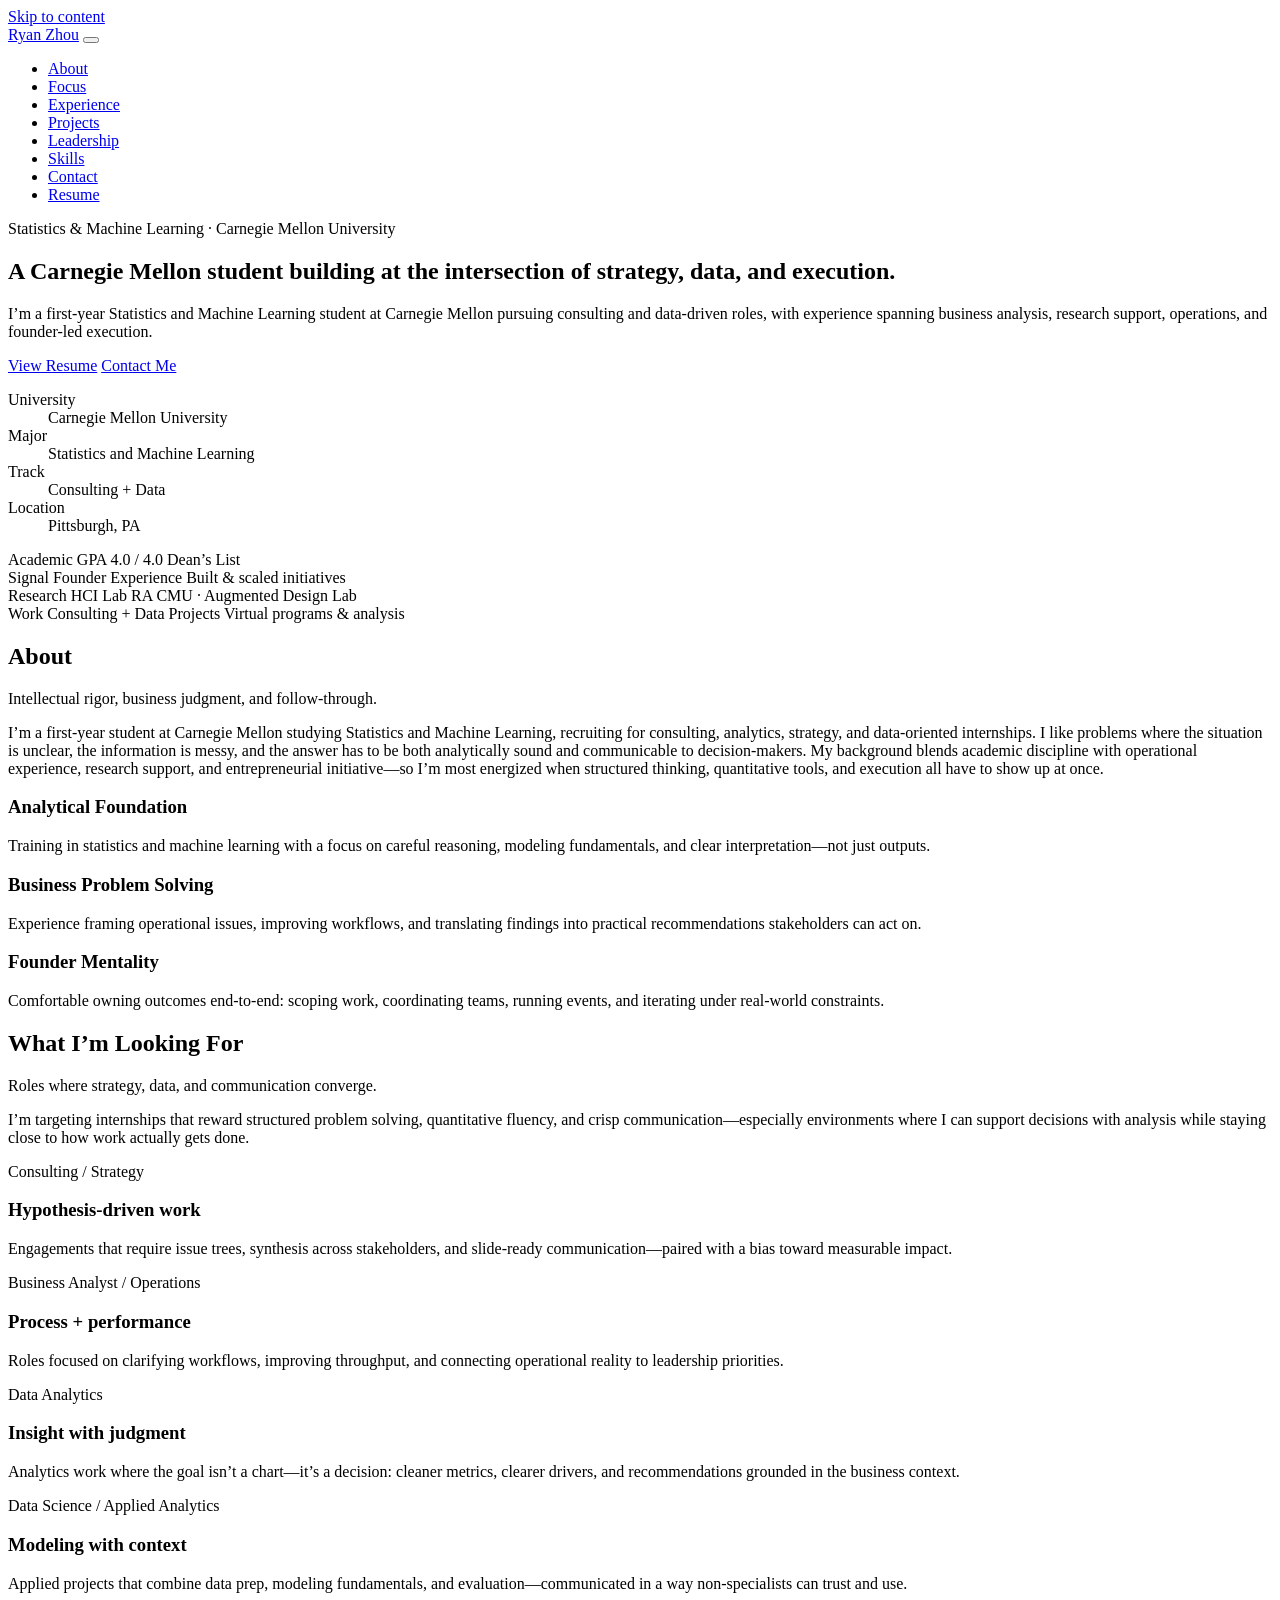
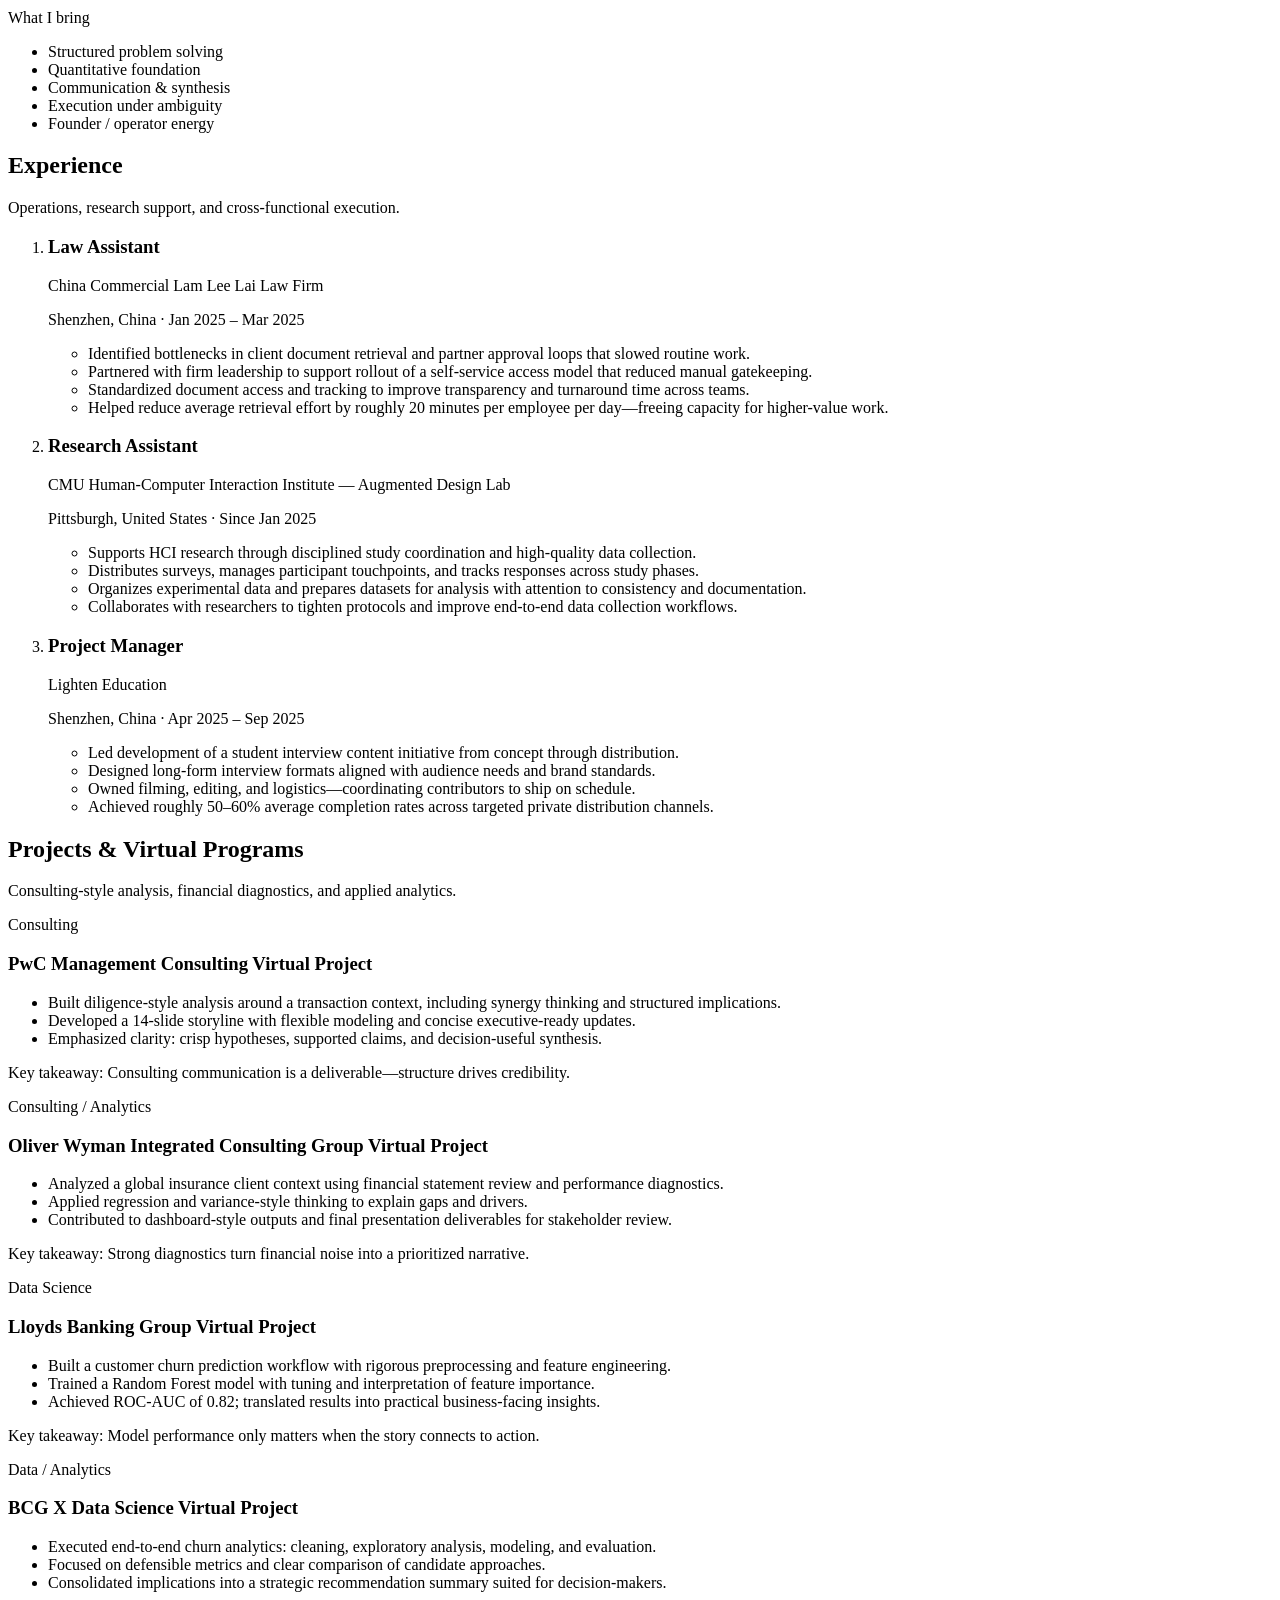
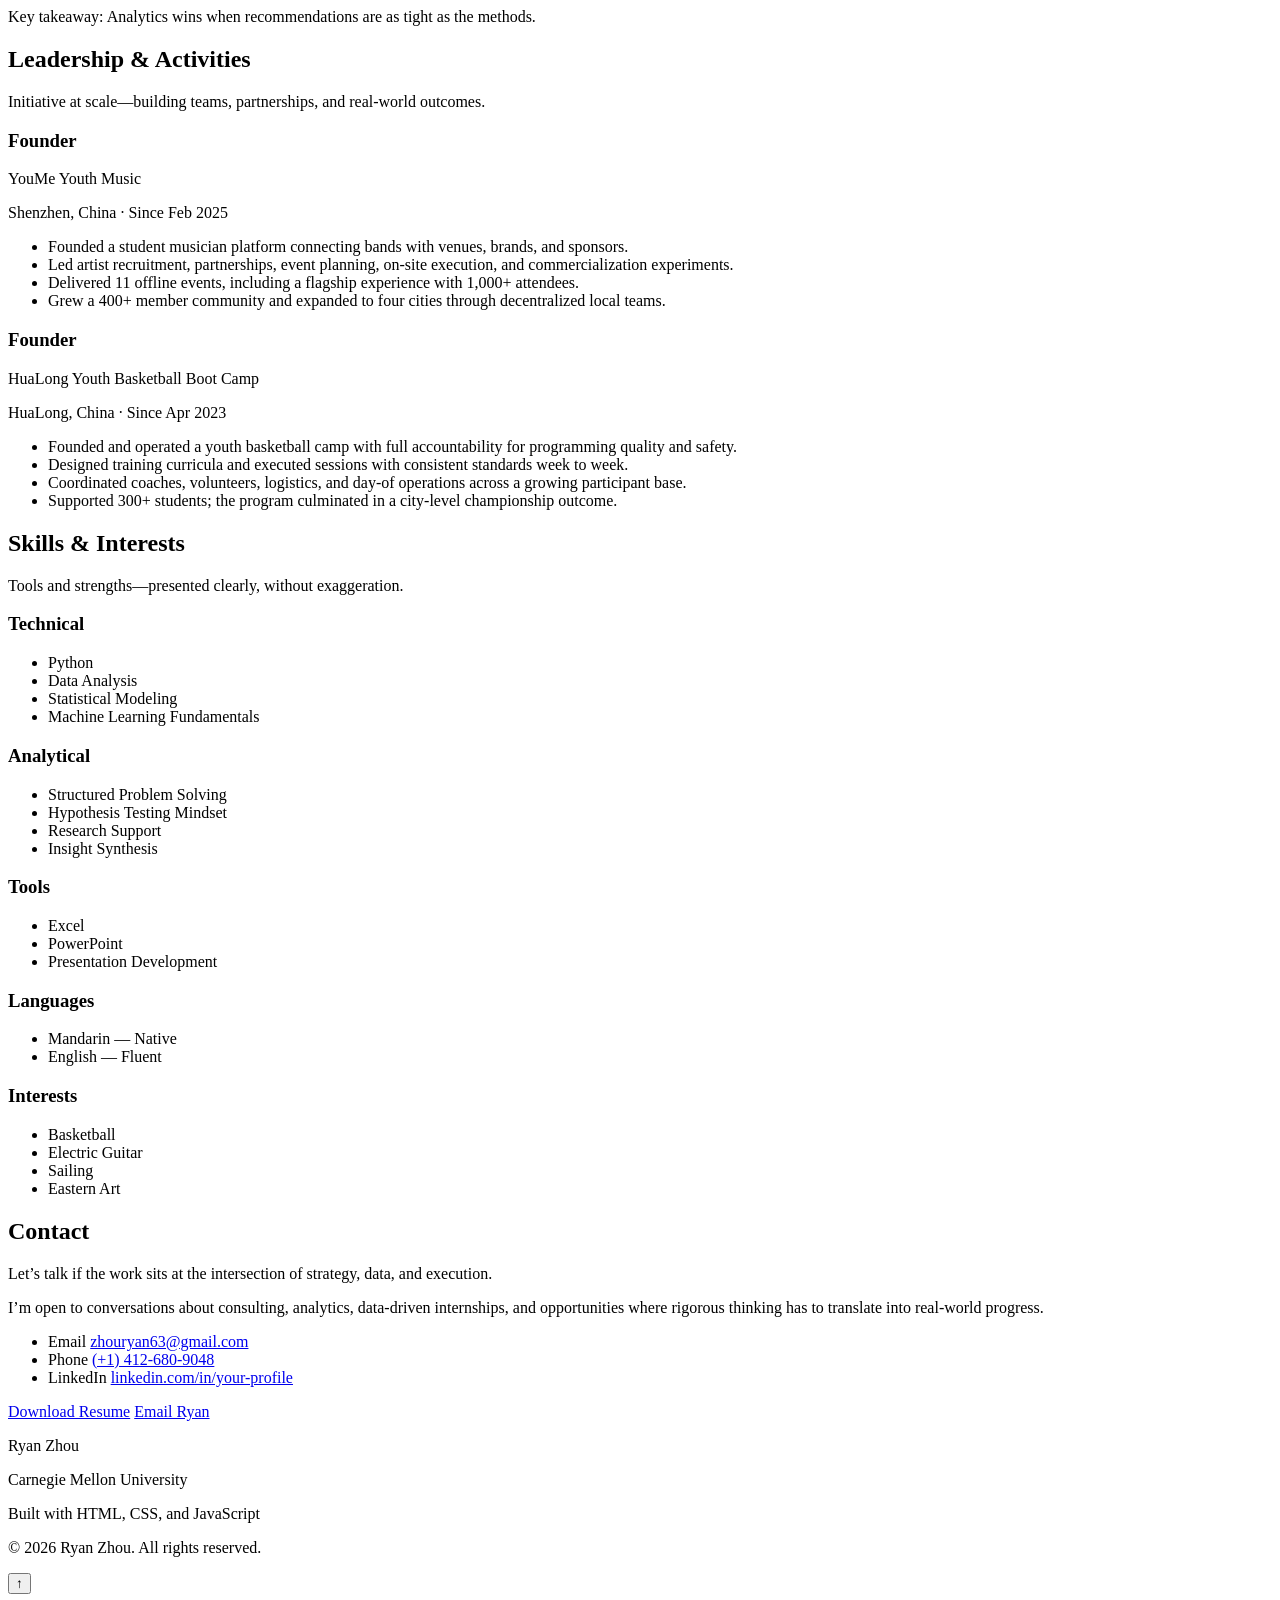
==== index.html @ 57583527 "saved" ====
<!DOCTYPE html>
<html lang="en">
<head>
  <meta charset="UTF-8" />
  <meta name="viewport" content="width=device-width, initial-scale=1.0" />
  <meta name="description" content="Ryan Zhou — Carnegie Mellon Statistics & Machine Learning student focused on consulting, strategy, and data-driven roles." />
  <title>Ryan Zhou | Strategy, Data & Execution</title>

  <!--
    FAVICON: Replace with your favicon when ready.
    Example: <link rel="icon" type="image/png" href="favicon.png" />
  -->
  <link rel="stylesheet" href="styles.css" />
</head>
<body class="is-loading">
  <!--
    HEADSHOT: Optional hero image — add an <img> in .hero-visual if you want a photo
    instead of or alongside the metric cards (see comment in hero section).
  -->

  <a class="skip-link" href="#main">Skip to content</a>

  <!-- ========== STICKY NAVBAR ========== -->
  <header class="site-header" id="top">
    <nav class="navbar" aria-label="Primary">
      <a class="navbar__brand" href="#hero">Ryan Zhou</a>

      <button
        class="navbar__toggle"
        type="button"
        aria-expanded="false"
        aria-controls="primary-menu"
        aria-label="Open menu"
      >
        <span class="navbar__toggle-bar" aria-hidden="true"></span>
        <span class="navbar__toggle-bar" aria-hidden="true"></span>
        <span class="navbar__toggle-bar" aria-hidden="true"></span>
      </button>

      <ul class="navbar__links" id="primary-menu">
        <li><a class="nav-link" href="#about" data-section="about">About</a></li>
        <li><a class="nav-link" href="#focus" data-section="focus">Focus</a></li>
        <li><a class="nav-link" href="#experience" data-section="experience">Experience</a></li>
        <li><a class="nav-link" href="#projects" data-section="projects">Projects</a></li>
        <li><a class="nav-link" href="#leadership" data-section="leadership">Leadership</a></li>
        <li><a class="nav-link" href="#skills" data-section="skills">Skills</a></li>
        <li><a class="nav-link" href="#contact" data-section="contact">Contact</a></li>
        <li>
          <!-- RESUME: Change href to your PDF path, e.g. assets/ryan-zhou-resume.pdf -->
          <a class="btn btn--sm btn--outline nav-resume" href="resume.pdf">Resume</a>
        </li>
      </ul>
    </nav>
  </header>

  <main id="main">
    <!-- ========== HERO ========== -->
    <section class="hero section" id="hero" data-section-id="hero">
      <div class="hero__bg" aria-hidden="true"></div>
      <div class="container hero__grid">
        <div class="hero__content reveal" data-reveal>
          <!--
            Alternate headlines (choose one for the page):
            1. (Shown) A Carnegie Mellon student building at the intersection of strategy, data, and execution.
            2. Turning ambiguity into structure — with quantitative rigor and operator-level follow-through.
            3. CMU Statistics & Machine Learning — oriented toward consulting judgment and data-backed decisions.
          -->
          <p class="eyebrow">Statistics &amp; Machine Learning · Carnegie Mellon University</p>
          <h1 class="hero__title">
            A Carnegie Mellon student building at the intersection of strategy, data, and execution.
          </h1>
          <p class="hero__lead">
            I’m a first-year Statistics and Machine Learning student at Carnegie Mellon pursuing consulting and
            data-driven roles, with experience spanning business analysis, research support, operations, and
            founder-led execution.
          </p>
          <div class="hero__actions">
            <!-- RESUME: Same PDF as navbar -->
            <a class="btn btn--primary" href="resume.pdf">View Resume</a>
            <a class="btn btn--ghost" href="#contact">Contact Me</a>
          </div>
          <dl class="hero__meta">
            <div class="hero__meta-item">
              <dt class="sr-only">University</dt>
              <dd>Carnegie Mellon University</dd>
            </div>
            <div class="hero__meta-item">
              <dt class="sr-only">Major</dt>
              <dd>Statistics and Machine Learning</dd>
            </div>
            <div class="hero__meta-item">
              <dt class="sr-only">Track</dt>
              <dd>Consulting + Data</dd>
            </div>
            <div class="hero__meta-item">
              <dt class="sr-only">Location</dt>
              <dd>Pittsburgh, PA</dd>
            </div>
          </dl>
        </div>

        <aside class="hero__visual reveal" data-reveal data-reveal-delay="80">
          <!-- Optional: add <img class="hero__photo" src="headshot.jpg" alt="Ryan Zhou" /> -->
          <div class="metric-cluster">
            <div class="metric-card metric-card--accent">
              <span class="metric-card__label">Academic</span>
              <span class="metric-card__value">GPA 4.0 / 4.0</span>
              <span class="metric-card__hint">Dean’s List</span>
            </div>
            <div class="metric-card">
              <span class="metric-card__label">Signal</span>
              <span class="metric-card__value">Founder Experience</span>
              <span class="metric-card__hint">Built &amp; scaled initiatives</span>
            </div>
            <div class="metric-card">
              <span class="metric-card__label">Research</span>
              <span class="metric-card__value">HCI Lab RA</span>
              <span class="metric-card__hint">CMU · Augmented Design Lab</span>
            </div>
            <div class="metric-card">
              <span class="metric-card__label">Work</span>
              <span class="metric-card__value">Consulting + Data Projects</span>
              <span class="metric-card__hint">Virtual programs &amp; analysis</span>
            </div>
          </div>
        </aside>
      </div>
    </section>

    <!-- ========== ABOUT ========== -->
    <section class="section section--tight" id="about" data-section-id="about">
      <div class="container">
        <header class="section__header reveal" data-reveal>
          <h2 class="section__title">About</h2>
          <p class="section__subtitle">Intellectual rigor, business judgment, and follow-through.</p>
        </header>
        <div class="about__intro reveal" data-reveal>
          <p>
            I’m a first-year student at Carnegie Mellon studying Statistics and Machine Learning, recruiting for
            consulting, analytics, strategy, and data-oriented internships. I like problems where the situation is
            unclear, the information is messy, and the answer has to be both analytically sound and communicable to
            decision-makers. My background blends academic discipline with operational experience, research support,
            and entrepreneurial initiative—so I’m most energized when structured thinking, quantitative tools, and
            execution all have to show up at once.
          </p>
        </div>
        <div class="card-grid card-grid--3">
          <article class="info-card reveal" data-reveal>
            <h3 class="info-card__title">Analytical Foundation</h3>
            <p class="info-card__text">
              Training in statistics and machine learning with a focus on careful reasoning, modeling fundamentals, and
              clear interpretation—not just outputs.
            </p>
          </article>
          <article class="info-card reveal" data-reveal>
            <h3 class="info-card__title">Business Problem Solving</h3>
            <p class="info-card__text">
              Experience framing operational issues, improving workflows, and translating findings into practical
              recommendations stakeholders can act on.
            </p>
          </article>
          <article class="info-card reveal" data-reveal>
            <h3 class="info-card__title">Founder Mentality</h3>
            <p class="info-card__text">
              Comfortable owning outcomes end-to-end: scoping work, coordinating teams, running events, and iterating
              under real-world constraints.
            </p>
          </article>
        </div>
      </div>
    </section>

    <div class="section-rule" aria-hidden="true"></div>

    <!-- ========== WHAT I'M LOOKING FOR ========== -->
    <section class="section" id="focus" data-section-id="focus">
      <div class="container">
        <header class="section__header reveal" data-reveal>
          <h2 class="section__title">What I’m Looking For</h2>
          <p class="section__subtitle">Roles where strategy, data, and communication converge.</p>
        </header>
        <p class="focus__intro reveal" data-reveal>
          I’m targeting internships that reward structured problem solving, quantitative fluency, and crisp
          communication—especially environments where I can support decisions with analysis while staying close to how
          work actually gets done.
        </p>

        <div class="card-grid card-grid--2">
          <article class="role-card reveal" data-reveal>
            <span class="role-card__tag">Consulting / Strategy</span>
            <h3 class="role-card__title">Hypothesis-driven work</h3>
            <p class="role-card__text">
              Engagements that require issue trees, synthesis across stakeholders, and slide-ready communication—paired
              with a bias toward measurable impact.
            </p>
          </article>
          <article class="role-card reveal" data-reveal>
            <span class="role-card__tag">Business Analyst / Operations</span>
            <h3 class="role-card__title">Process + performance</h3>
            <p class="role-card__text">
              Roles focused on clarifying workflows, improving throughput, and connecting operational reality to
              leadership priorities.
            </p>
          </article>
          <article class="role-card reveal" data-reveal>
            <span class="role-card__tag">Data Analytics</span>
            <h3 class="role-card__title">Insight with judgment</h3>
            <p class="role-card__text">
              Analytics work where the goal isn’t a chart—it’s a decision: cleaner metrics, clearer drivers, and
              recommendations grounded in the business context.
            </p>
          </article>
          <article class="role-card reveal" data-reveal>
            <span class="role-card__tag">Data Science / Applied Analytics</span>
            <h3 class="role-card__title">Modeling with context</h3>
            <p class="role-card__text">
              Applied projects that combine data prep, modeling fundamentals, and evaluation—communicated in a way
              non-specialists can trust and use.
            </p>
          </article>
        </div>

        <div class="focus__note reveal" data-reveal>
          <p class="focus__note-title">What I bring</p>
          <ul class="pill-list" aria-label="Strengths">
            <li>Structured problem solving</li>
            <li>Quantitative foundation</li>
            <li>Communication &amp; synthesis</li>
            <li>Execution under ambiguity</li>
            <li>Founder / operator energy</li>
          </ul>
        </div>
      </div>
    </section>

    <div class="section-rule" aria-hidden="true"></div>

    <!-- ========== EXPERIENCE ========== -->
    <section class="section" id="experience" data-section-id="experience">
      <div class="container">
        <header class="section__header reveal" data-reveal>
          <h2 class="section__title">Experience</h2>
          <p class="section__subtitle">Operations, research support, and cross-functional execution.</p>
        </header>

        <ol class="timeline">
          <li class="timeline__item reveal" data-reveal>
            <div class="timeline__marker" aria-hidden="true"></div>
            <div class="timeline__card">
              <div class="timeline__head">
                <h3 class="timeline__title">Law Assistant</h3>
                <p class="timeline__org">China Commercial Lam Lee Lai Law Firm</p>
                <p class="timeline__meta">Shenzhen, China · Jan 2025 – Mar 2025</p>
              </div>
              <ul class="bullet-list">
                <li>Identified bottlenecks in client document retrieval and partner approval loops that slowed routine work.</li>
                <li>Partnered with firm leadership to support rollout of a self-service access model that reduced manual gatekeeping.</li>
                <li>Standardized document access and tracking to improve transparency and turnaround time across teams.</li>
                <li>Helped reduce average retrieval effort by roughly 20 minutes per employee per day—freeing capacity for higher-value work.</li>
              </ul>
            </div>
          </li>

          <li class="timeline__item reveal" data-reveal>
            <div class="timeline__marker" aria-hidden="true"></div>
            <div class="timeline__card">
              <div class="timeline__head">
                <h3 class="timeline__title">Research Assistant</h3>
                <p class="timeline__org">CMU Human-Computer Interaction Institute — Augmented Design Lab</p>
                <p class="timeline__meta">Pittsburgh, United States · Since Jan 2025</p>
              </div>
              <ul class="bullet-list">
                <li>Supports HCI research through disciplined study coordination and high-quality data collection.</li>
                <li>Distributes surveys, manages participant touchpoints, and tracks responses across study phases.</li>
                <li>Organizes experimental data and prepares datasets for analysis with attention to consistency and documentation.</li>
                <li>Collaborates with researchers to tighten protocols and improve end-to-end data collection workflows.</li>
              </ul>
            </div>
          </li>

          <li class="timeline__item reveal" data-reveal>
            <div class="timeline__marker" aria-hidden="true"></div>
            <div class="timeline__card">
              <div class="timeline__head">
                <h3 class="timeline__title">Project Manager</h3>
                <p class="timeline__org">Lighten Education</p>
                <p class="timeline__meta">Shenzhen, China · Apr 2025 – Sep 2025</p>
              </div>
              <ul class="bullet-list">
                <li>Led development of a student interview content initiative from concept through distribution.</li>
                <li>Designed long-form interview formats aligned with audience needs and brand standards.</li>
                <li>Owned filming, editing, and logistics—coordinating contributors to ship on schedule.</li>
                <li>Achieved roughly 50–60% average completion rates across targeted private distribution channels.</li>
              </ul>
            </div>
          </li>
        </ol>
      </div>
    </section>

    <div class="section-rule" aria-hidden="true"></div>

    <!-- ========== PROJECTS / VIRTUAL EXPERIENCE ========== -->
    <section class="section" id="projects" data-section-id="projects">
      <div class="container">
        <header class="section__header reveal" data-reveal>
          <h2 class="section__title">Projects &amp; Virtual Programs</h2>
          <p class="section__subtitle">Consulting-style analysis, financial diagnostics, and applied analytics.</p>
        </header>

        <div class="card-grid card-grid--2">
          <article class="project-card reveal" data-reveal>
            <header class="project-card__head">
              <span class="project-card__category">Consulting</span>
              <h3 class="project-card__title">PwC Management Consulting Virtual Project</h3>
            </header>
            <ul class="bullet-list bullet-list--compact">
              <li>Built diligence-style analysis around a transaction context, including synergy thinking and structured implications.</li>
              <li>Developed a 14-slide storyline with flexible modeling and concise executive-ready updates.</li>
              <li>Emphasized clarity: crisp hypotheses, supported claims, and decision-useful synthesis.</li>
            </ul>
            <p class="takeaway"><span class="takeaway__label">Key takeaway:</span> Consulting communication is a deliverable—structure drives credibility.</p>
            <!-- PROJECT LINK: <a class="text-link" href="#">View materials</a> -->
          </article>

          <article class="project-card reveal" data-reveal>
            <header class="project-card__head">
              <span class="project-card__category">Consulting / Analytics</span>
              <h3 class="project-card__title">Oliver Wyman Integrated Consulting Group Virtual Project</h3>
            </header>
            <ul class="bullet-list bullet-list--compact">
              <li>Analyzed a global insurance client context using financial statement review and performance diagnostics.</li>
              <li>Applied regression and variance-style thinking to explain gaps and drivers.</li>
              <li>Contributed to dashboard-style outputs and final presentation deliverables for stakeholder review.</li>
            </ul>
            <p class="takeaway"><span class="takeaway__label">Key takeaway:</span> Strong diagnostics turn financial noise into a prioritized narrative.</p>
          </article>

          <article class="project-card reveal" data-reveal>
            <header class="project-card__head">
              <span class="project-card__category">Data Science</span>
              <h3 class="project-card__title">Lloyds Banking Group Virtual Project</h3>
            </header>
            <ul class="bullet-list bullet-list--compact">
              <li>Built a customer churn prediction workflow with rigorous preprocessing and feature engineering.</li>
              <li>Trained a Random Forest model with tuning and interpretation of feature importance.</li>
              <li>Achieved ROC-AUC of 0.82; translated results into practical business-facing insights.</li>
            </ul>
            <p class="takeaway"><span class="takeaway__label">Key takeaway:</span> Model performance only matters when the story connects to action.</p>
          </article>

          <article class="project-card reveal" data-reveal>
            <header class="project-card__head">
              <span class="project-card__category">Data / Analytics</span>
              <h3 class="project-card__title">BCG X Data Science Virtual Project</h3>
            </header>
            <ul class="bullet-list bullet-list--compact">
              <li>Executed end-to-end churn analytics: cleaning, exploratory analysis, modeling, and evaluation.</li>
              <li>Focused on defensible metrics and clear comparison of candidate approaches.</li>
              <li>Consolidated implications into a strategic recommendation summary suited for decision-makers.</li>
            </ul>
            <p class="takeaway"><span class="takeaway__label">Key takeaway:</span> Analytics wins when recommendations are as tight as the methods.</p>
          </article>
        </div>
      </div>
    </section>

    <div class="section-rule" aria-hidden="true"></div>

    <!-- ========== LEADERSHIP & ACTIVITIES ========== -->
    <section class="section" id="leadership" data-section-id="leadership">
      <div class="container">
        <header class="section__header reveal" data-reveal>
          <h2 class="section__title">Leadership &amp; Activities</h2>
          <p class="section__subtitle">Initiative at scale—building teams, partnerships, and real-world outcomes.</p>
        </header>

        <div class="leadership-grid">
          <article class="lead-card reveal" data-reveal>
            <div class="lead-card__top">
              <h3 class="lead-card__title">Founder</h3>
              <p class="lead-card__org">YouMe Youth Music</p>
              <p class="lead-card__meta">Shenzhen, China · Since Feb 2025</p>
            </div>
            <ul class="bullet-list bullet-list--compact">
              <li>Founded a student musician platform connecting bands with venues, brands, and sponsors.</li>
              <li>Led artist recruitment, partnerships, event planning, on-site execution, and commercialization experiments.</li>
              <li>Delivered 11 offline events, including a flagship experience with 1,000+ attendees.</li>
              <li>Grew a 400+ member community and expanded to four cities through decentralized local teams.</li>
            </ul>
          </article>

          <article class="lead-card reveal" data-reveal>
            <div class="lead-card__top">
              <h3 class="lead-card__title">Founder</h3>
              <p class="lead-card__org">HuaLong Youth Basketball Boot Camp</p>
              <p class="lead-card__meta">HuaLong, China · Since Apr 2023</p>
            </div>
            <ul class="bullet-list bullet-list--compact">
              <li>Founded and operated a youth basketball camp with full accountability for programming quality and safety.</li>
              <li>Designed training curricula and executed sessions with consistent standards week to week.</li>
              <li>Coordinated coaches, volunteers, logistics, and day-of operations across a growing participant base.</li>
              <li>Supported 300+ students; the program culminated in a city-level championship outcome.</li>
            </ul>
          </article>
        </div>
      </div>
    </section>

    <div class="section-rule" aria-hidden="true"></div>

    <!-- ========== SKILLS ========== -->
    <section class="section" id="skills" data-section-id="skills">
      <div class="container">
        <header class="section__header reveal" data-reveal>
          <h2 class="section__title">Skills &amp; Interests</h2>
          <p class="section__subtitle">Tools and strengths—presented clearly, without exaggeration.</p>
        </header>

        <div class="skills-grid">
          <div class="skill-block reveal" data-reveal>
            <h3 class="skill-block__title">Technical</h3>
            <ul class="pill-list pill-list--wrap">
              <li>Python</li>
              <li>Data Analysis</li>
              <li>Statistical Modeling</li>
              <li>Machine Learning Fundamentals</li>
            </ul>
          </div>
          <div class="skill-block reveal" data-reveal>
            <h3 class="skill-block__title">Analytical</h3>
            <ul class="pill-list pill-list--wrap">
              <li>Structured Problem Solving</li>
              <li>Hypothesis Testing Mindset</li>
              <li>Research Support</li>
              <li>Insight Synthesis</li>
            </ul>
          </div>
          <div class="skill-block reveal" data-reveal>
            <h3 class="skill-block__title">Tools</h3>
            <ul class="pill-list pill-list--wrap">
              <li>Excel</li>
              <li>PowerPoint</li>
              <li>Presentation Development</li>
            </ul>
          </div>
          <div class="skill-block reveal" data-reveal>
            <h3 class="skill-block__title">Languages</h3>
            <ul class="pill-list pill-list--wrap">
              <li>Mandarin — Native</li>
              <li>English — Fluent</li>
            </ul>
          </div>
          <div class="skill-block skill-block--wide reveal" data-reveal>
            <h3 class="skill-block__title">Interests</h3>
            <ul class="pill-list pill-list--wrap">
              <li>Basketball</li>
              <li>Electric Guitar</li>
              <li>Sailing</li>
              <li>Eastern Art</li>
            </ul>
          </div>
        </div>
      </div>
    </section>

    <div class="section-rule" aria-hidden="true"></div>

    <!-- ========== CONTACT ========== -->
    <section class="section section--contact" id="contact" data-section-id="contact">
      <div class="container">
        <header class="section__header reveal" data-reveal>
          <h2 class="section__title">Contact</h2>
          <p class="section__subtitle">Let’s talk if the work sits at the intersection of strategy, data, and execution.</p>
        </header>

        <div class="contact-layout">
          <div class="contact-card reveal" data-reveal>
            <p class="contact-card__intro">
              I’m open to conversations about consulting, analytics, data-driven internships, and opportunities where
              rigorous thinking has to translate into real-world progress.
            </p>
            <ul class="contact-list">
              <li>
                <span class="contact-list__label">Email</span>
                <a href="mailto:zhouryan63@gmail.com">zhouryan63@gmail.com</a>
              </li>
              <li>
                <span class="contact-list__label">Phone</span>
                <a href="tel:+14126809048">(+1) 412-680-9048</a>
              </li>
              <li>
                <span class="contact-list__label">LinkedIn</span>
                <!-- LINKEDIN: Replace href with your profile URL and remove data-placeholder-link -->
                <a href="#" id="linkedin-placeholder" data-placeholder-link>linkedin.com/in/your-profile</a>
              </li>
            </ul>
            <div class="contact-card__actions">
              <a class="btn btn--primary" href="resume.pdf">Download Resume</a>
              <a class="btn btn--ghost" href="mailto:zhouryan63@gmail.com?subject=Hello%20Ryan">Email Ryan</a>
            </div>
          </div>
        </div>
      </div>
    </section>
  </main>

  <!-- ========== FOOTER ========== -->
  <footer class="site-footer">
    <div class="container site-footer__inner">
      <p class="site-footer__name">Ryan Zhou</p>
      <p class="site-footer__school">Carnegie Mellon University</p>
      <p class="site-footer__tech">Built with HTML, CSS, and JavaScript</p>
      <p class="site-footer__copy">&copy; <span id="year"></span> Ryan Zhou. All rights reserved.</p>
    </div>
  </footer>

  <button type="button" class="scroll-top" id="scroll-top" aria-label="Back to top" title="Back to top">
    <span aria-hidden="true">↑</span>
  </button>

  <script src="script.js" defer></script>
</body>
</html>
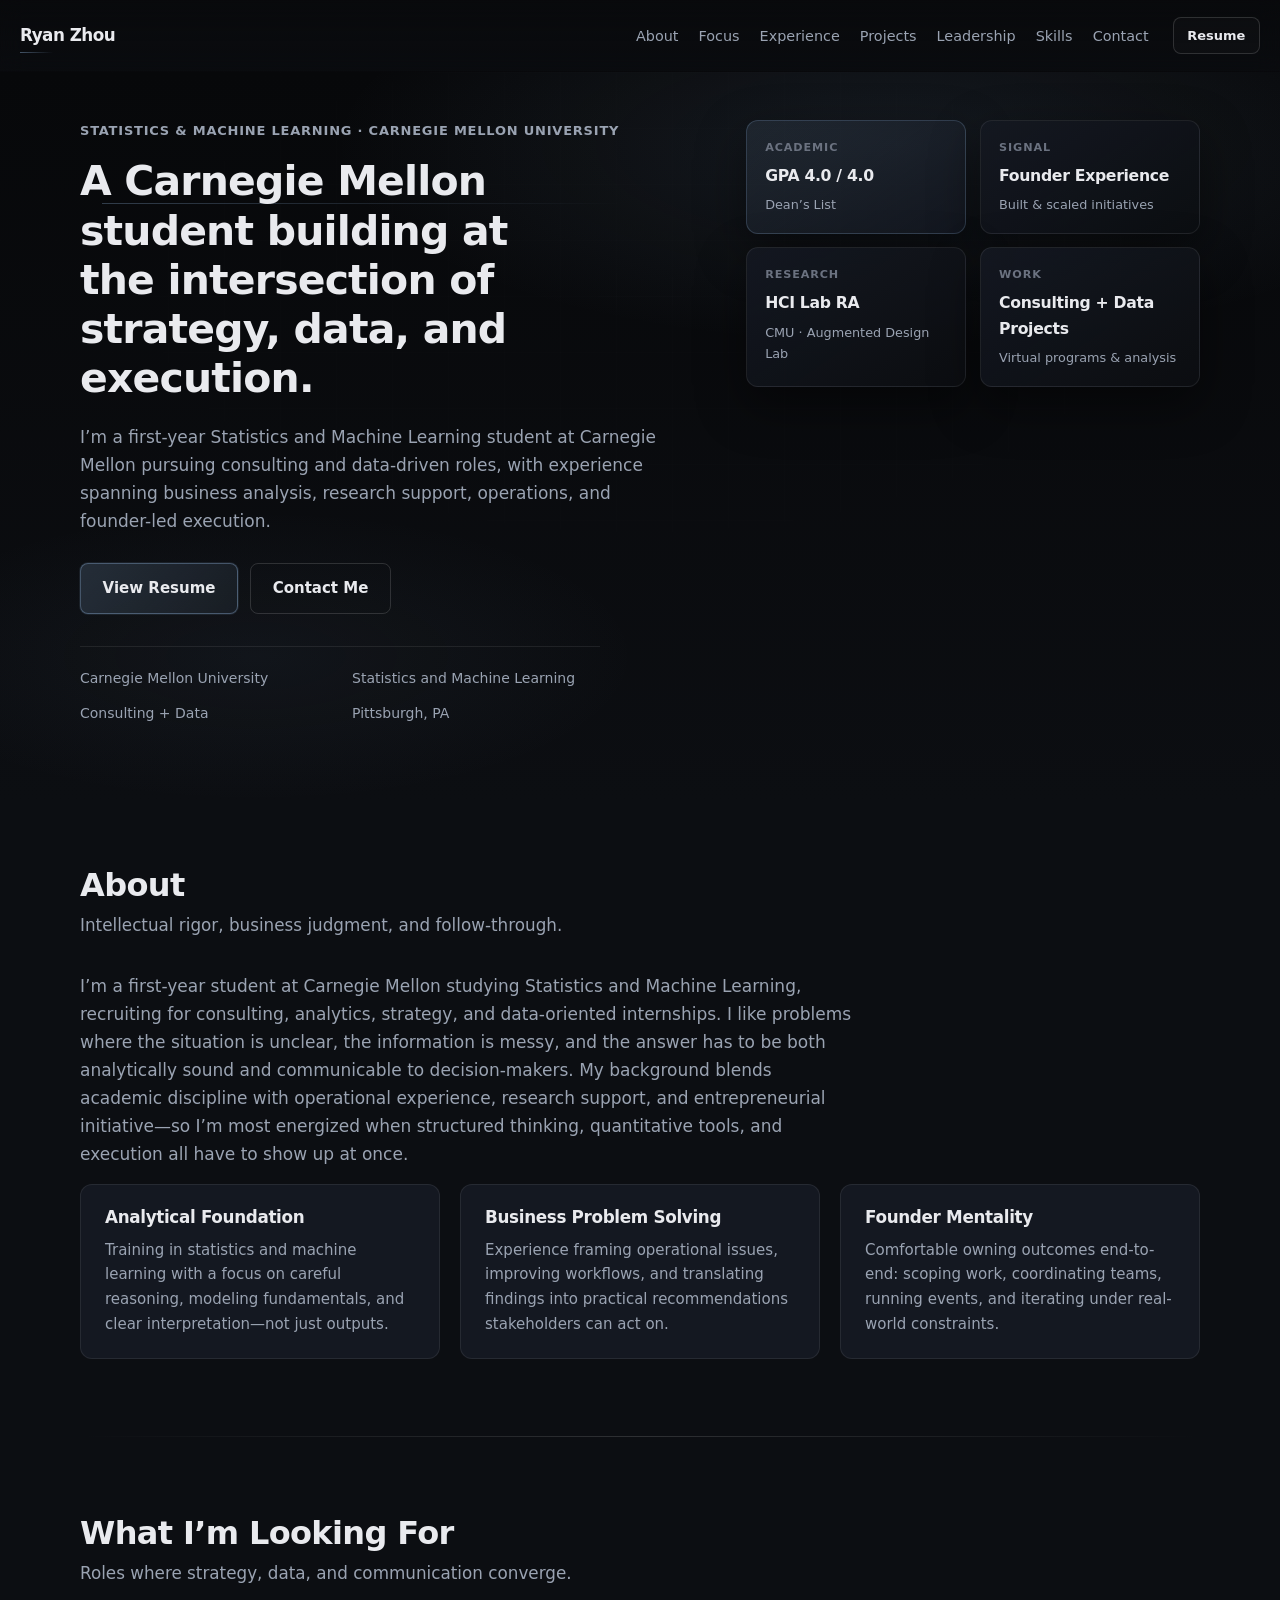
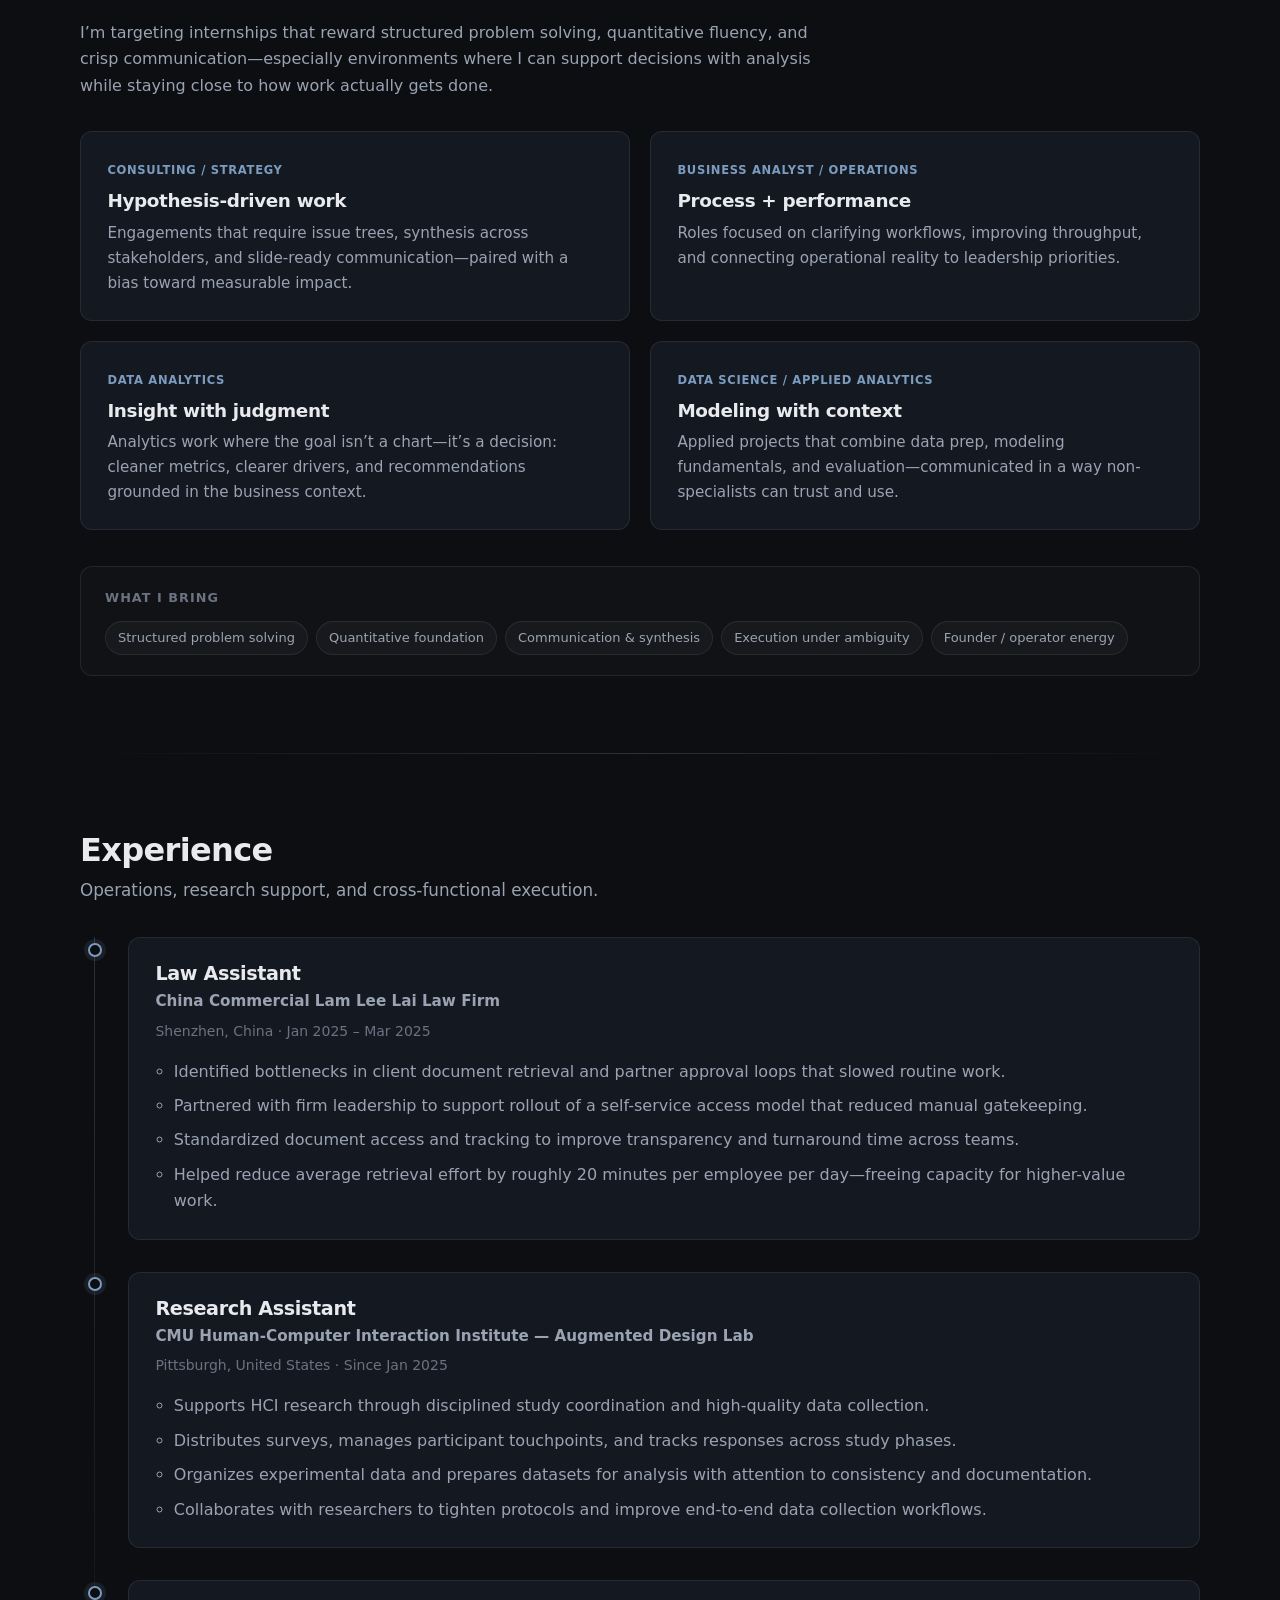
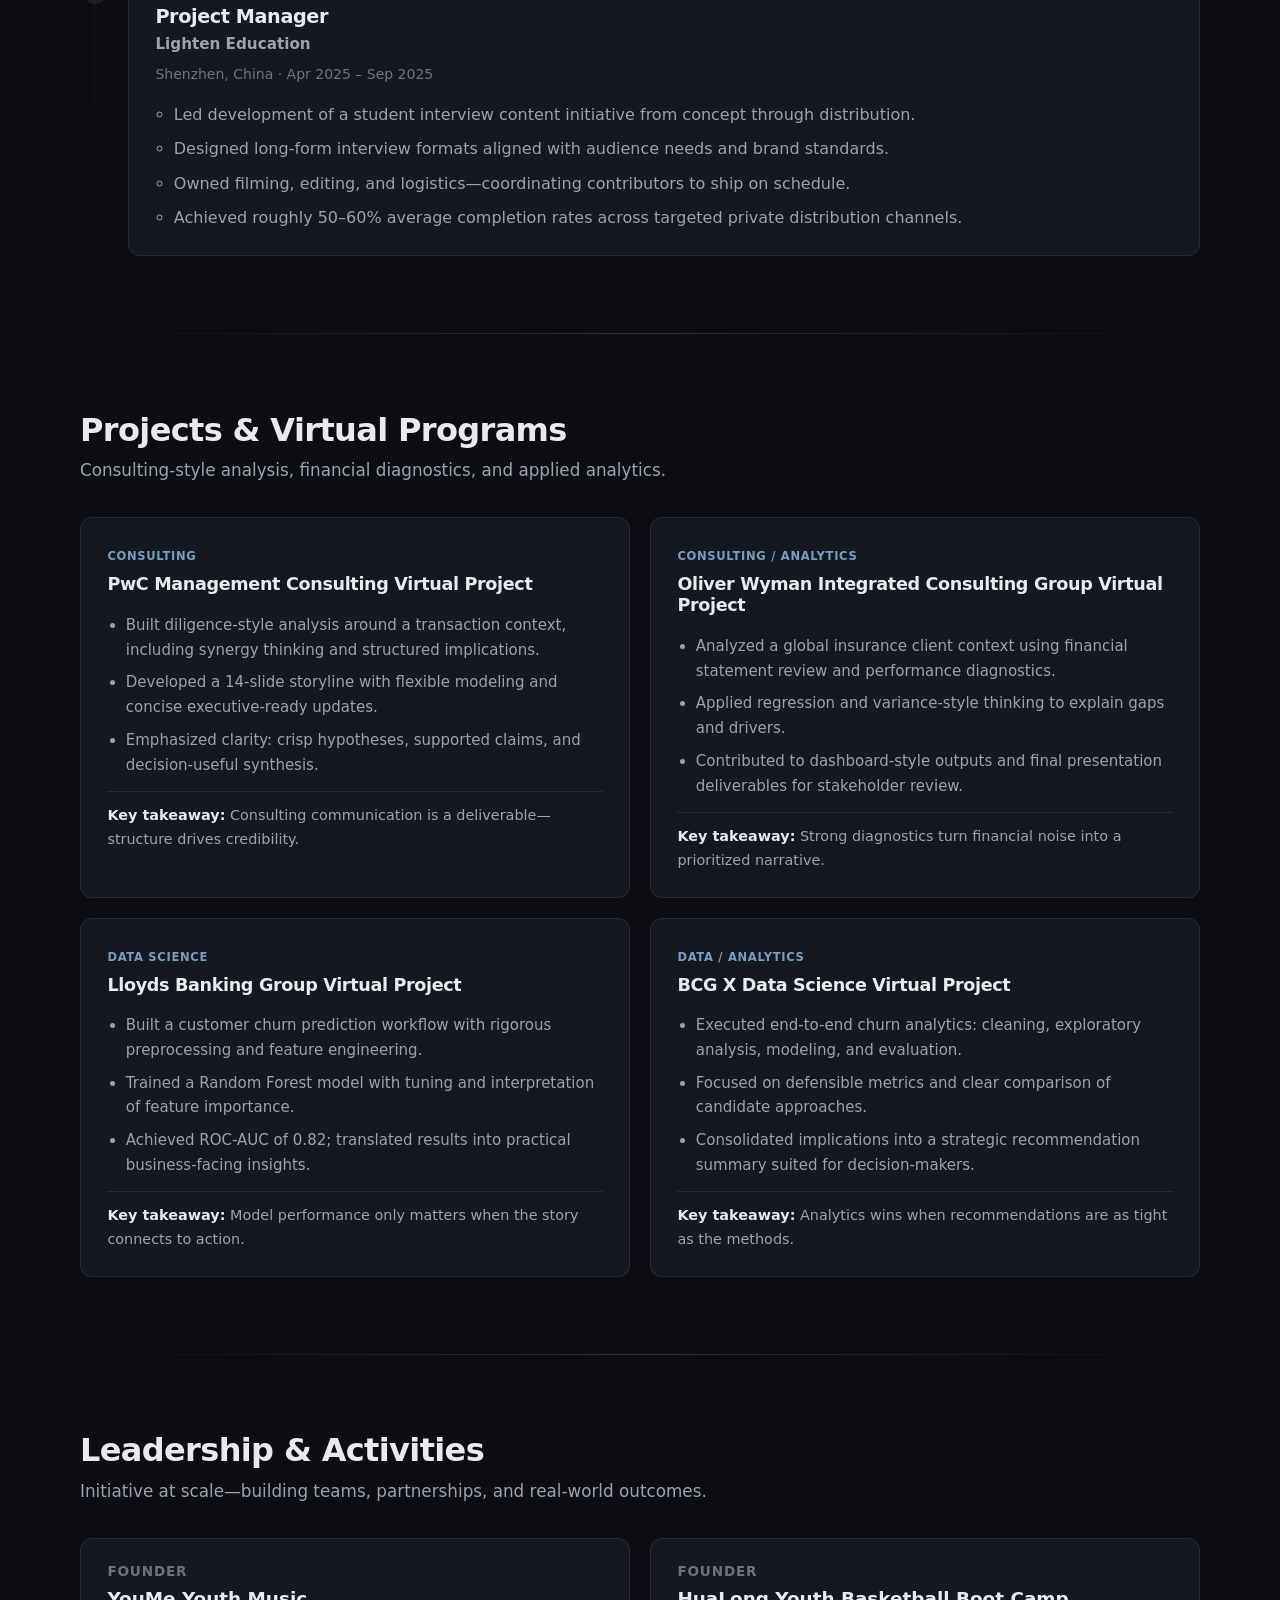
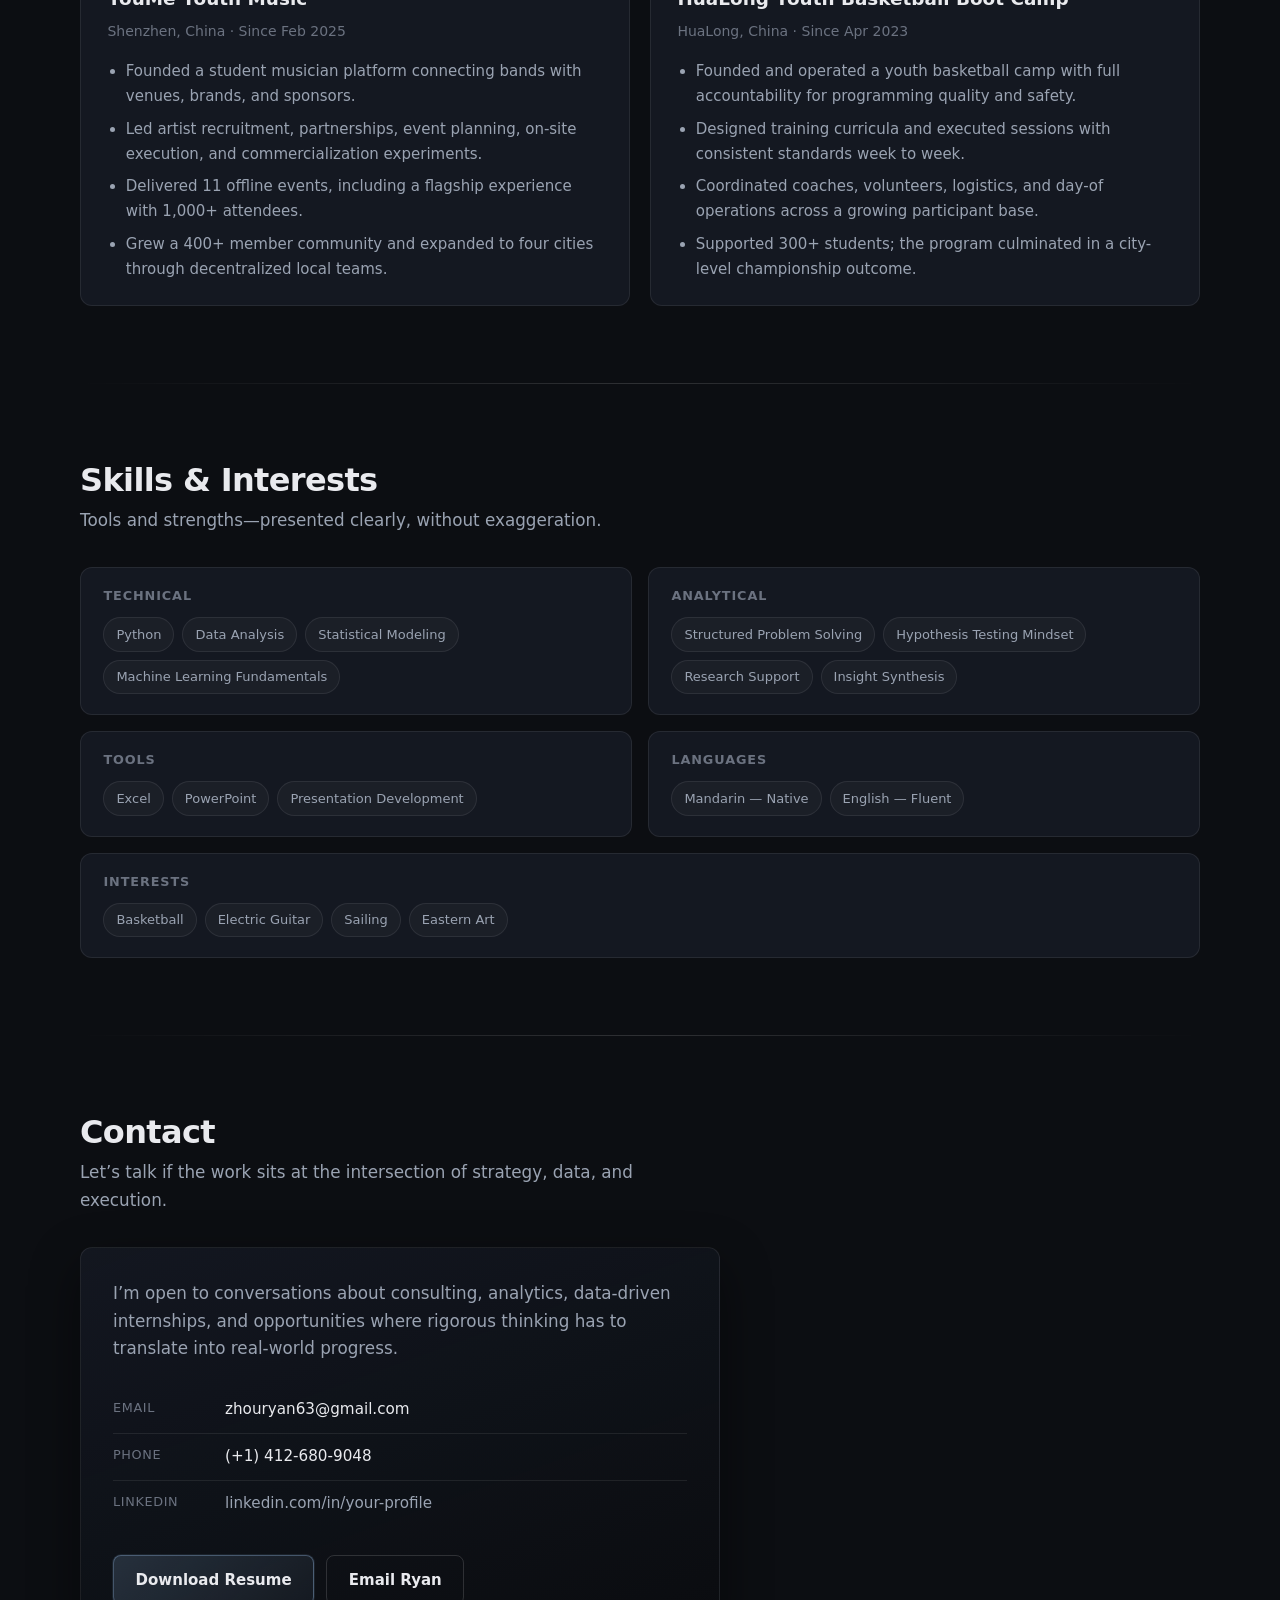
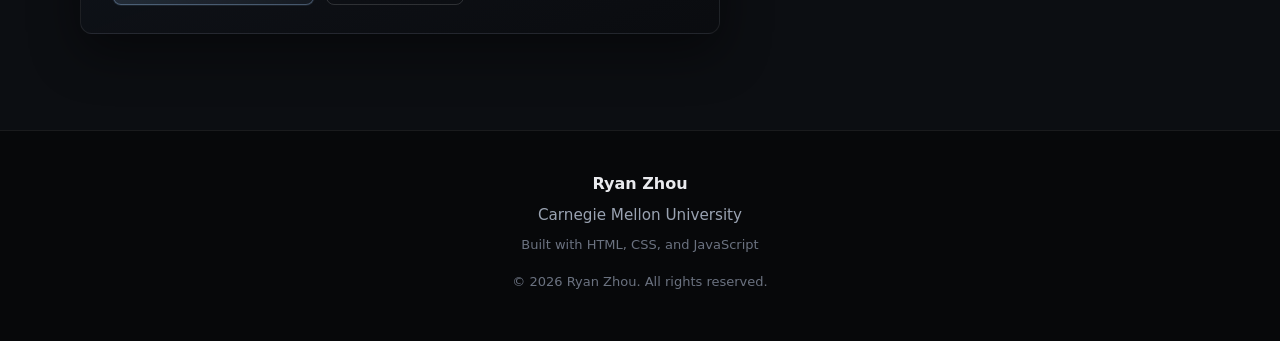
==== commit 8cd81b60: "Update index.html" ====
--- a/index.html
+++ b/index.html
@@ -10,7 +10,7 @@
     FAVICON: Replace with your favicon when ready.
     Example: <link rel="icon" type="image/png" href="favicon.png" />
   -->
-  <link rel="stylesheet" href="styles.css" />
+  <link rel="stylesheet" href="style.css" />
 </head>
 <body class="is-loading">
   <!--
--- a/style.css
+++ b/style.css
@@ -0,0 +1,1203 @@
+/* =============================================================================
+   Ryan Zhou — Personal site styles
+   Accent: muted slate blue (single accent, used sparingly)
+   Structure: CSS variables → base → layout → components → utilities → responsive
+   ============================================================================= */
+
+   :root {
+    /* Surfaces */
+    --bg-deep: #07080a;
+    --bg: #0c0e12;
+    --bg-elevated: #12151c;
+    --bg-card: #141821;
+    --border: rgba(255, 255, 255, 0.08);
+    --border-strong: rgba(255, 255, 255, 0.14);
+  
+    /* Text */
+    --text: #e9eaee;
+    --text-muted: #9aa3b2;
+    --text-faint: #6b7280;
+  
+    /* Accent — slate blue (one restrained color) */
+    --accent: #7c9cbf;
+    --accent-soft: rgba(124, 156, 191, 0.14);
+    --accent-glow: rgba(124, 156, 191, 0.35);
+  
+    /* Type */
+    --font-sans: ui-sans-serif, system-ui, -apple-system, "Segoe UI", Roboto, "Helvetica Neue", Arial, sans-serif;
+    --font-mono: ui-monospace, "Cascadia Code", "SF Mono", Menlo, Consolas, monospace;
+  
+    /* Layout */
+    --container: 1120px;
+    --radius: 12px;
+    --radius-sm: 8px;
+    --shadow: 0 18px 50px rgba(0, 0, 0, 0.45);
+    --header-h: 72px;
+  
+    /* Motion */
+    --ease: cubic-bezier(0.22, 1, 0.36, 1);
+    --dur: 0.45s;
+  }
+  
+  *,
+  *::before,
+  *::after {
+    box-sizing: border-box;
+  }
+  
+  html {
+    scroll-behavior: smooth;
+  }
+  
+  @media (prefers-reduced-motion: reduce) {
+    html {
+      scroll-behavior: auto;
+    }
+    *,
+    *::before,
+    *::after {
+      animation-duration: 0.01ms !important;
+      animation-iteration-count: 1 !important;
+      transition-duration: 0.01ms !important;
+    }
+  }
+  
+  body {
+    margin: 0;
+    font-family: var(--font-sans);
+    font-size: 1rem;
+    line-height: 1.65;
+    color: var(--text);
+    background: var(--bg);
+    -webkit-font-smoothing: antialiased;
+  }
+  
+  body.is-loading {
+    opacity: 0;
+  }
+  
+  body.is-ready {
+    opacity: 1;
+    transition: opacity 0.5s var(--ease);
+  }
+  
+  img {
+    max-width: 100%;
+    height: auto;
+    display: block;
+  }
+  
+  a {
+    color: var(--accent);
+    text-decoration: none;
+    transition: color 0.2s ease, border-color 0.2s ease, opacity 0.2s ease;
+  }
+  
+  a:hover {
+    color: #a8bdd4;
+  }
+  
+  a:focus-visible {
+    outline: 2px solid var(--accent);
+    outline-offset: 3px;
+  }
+  
+  .sr-only {
+    position: absolute;
+    width: 1px;
+    height: 1px;
+    padding: 0;
+    margin: -1px;
+    overflow: hidden;
+    clip: rect(0, 0, 0, 0);
+    white-space: nowrap;
+    border: 0;
+  }
+  
+  .skip-link {
+    position: absolute;
+    left: -9999px;
+    top: 0.75rem;
+    padding: 0.5rem 1rem;
+    background: var(--bg-elevated);
+    border: 1px solid var(--border);
+    border-radius: var(--radius-sm);
+    z-index: 1000;
+  }
+  
+  .skip-link:focus {
+    left: 0.75rem;
+  }
+  
+  .container {
+    width: min(100% - 2.5rem, var(--container));
+    margin-inline: auto;
+  }
+  
+  /* =============================================================================
+     Typography
+     ============================================================================= */
+  
+  h1,
+  h2,
+  h3 {
+    font-weight: 650;
+    letter-spacing: -0.02em;
+    line-height: 1.2;
+    color: var(--text);
+  }
+  
+  p {
+    margin: 0 0 1rem;
+  }
+  
+  .eyebrow {
+    font-size: 0.8125rem;
+    font-weight: 600;
+    letter-spacing: 0.06em;
+    text-transform: uppercase;
+    color: var(--text-muted);
+    margin: 0 0 1rem;
+  }
+  
+  /* =============================================================================
+     Header / Navbar — sticky, transparent → solid on scroll (.is-scrolled)
+     ============================================================================= */
+  
+  .site-header {
+    position: sticky;
+    top: 0;
+    z-index: 100;
+  }
+  
+  .navbar {
+    display: flex;
+    align-items: center;
+    justify-content: space-between;
+    gap: 1rem;
+    min-height: var(--header-h);
+    padding: 0 min(1.25rem, 4vw);
+    background: linear-gradient(to bottom, rgba(7, 8, 10, 0.72), rgba(7, 8, 10, 0.35));
+    backdrop-filter: blur(12px);
+    -webkit-backdrop-filter: blur(12px);
+    border-bottom: 1px solid transparent;
+    transition: background var(--dur) var(--ease), border-color var(--dur) var(--ease), box-shadow var(--dur) var(--ease);
+  }
+  
+  .site-header.is-scrolled .navbar {
+    background: rgba(10, 12, 16, 0.92);
+    border-bottom-color: var(--border);
+    box-shadow: 0 12px 40px rgba(0, 0, 0, 0.35);
+  }
+  
+  .navbar__brand {
+    font-weight: 700;
+    font-size: 1.05rem;
+    letter-spacing: -0.03em;
+    color: var(--text);
+    text-decoration: none;
+    position: relative;
+  }
+  
+  .navbar__brand::after {
+    content: "";
+    position: absolute;
+    left: 0;
+    bottom: -4px;
+    width: 100%;
+    height: 1px;
+    background: linear-gradient(90deg, var(--accent), transparent);
+    opacity: 0.5;
+    transform: scaleX(0.35);
+    transform-origin: left;
+    transition: transform 0.35s var(--ease);
+  }
+  
+  .navbar__brand:hover::after {
+    transform: scaleX(1);
+  }
+  
+  .navbar__links {
+    list-style: none;
+    margin: 0;
+    padding: 0;
+    display: flex;
+    flex-wrap: wrap;
+    align-items: center;
+    justify-content: flex-end;
+    gap: 0.35rem 1.25rem;
+  }
+  
+  .nav-link {
+    font-size: 0.9rem;
+    font-weight: 500;
+    color: var(--text-muted);
+    text-decoration: none;
+    padding: 0.35rem 0;
+    position: relative;
+  }
+  
+  .nav-link::after {
+    content: "";
+    position: absolute;
+    left: 0;
+    bottom: 0;
+    width: 100%;
+    height: 1px;
+    background: var(--accent);
+    transform: scaleX(0);
+    transform-origin: left;
+    transition: transform 0.3s var(--ease);
+    opacity: 0.85;
+  }
+  
+  .nav-link:hover {
+    color: var(--text);
+  }
+  
+  .nav-link:hover::after {
+    transform: scaleX(0.35);
+  }
+  
+  .nav-link.is-active {
+    color: var(--text);
+  }
+  
+  .nav-link.is-active::after {
+    transform: scaleX(1);
+  }
+  
+  .nav-resume {
+    margin-left: 0.25rem;
+  }
+  
+  /* Mobile menu toggle */
+  .navbar__toggle {
+    display: none;
+    flex-direction: column;
+    justify-content: center;
+    gap: 5px;
+    width: 44px;
+    height: 44px;
+    padding: 0;
+    border: 1px solid var(--border);
+    border-radius: var(--radius-sm);
+    background: rgba(255, 255, 255, 0.03);
+    cursor: pointer;
+    transition: border-color 0.2s ease, background 0.2s ease;
+  }
+  
+  .navbar__toggle:hover {
+    border-color: var(--border-strong);
+    background: rgba(255, 255, 255, 0.06);
+  }
+  
+  .navbar__toggle-bar {
+    display: block;
+    width: 20px;
+    height: 2px;
+    margin: 0 auto;
+    background: var(--text);
+    border-radius: 1px;
+    transition: transform 0.3s var(--ease), opacity 0.2s ease;
+  }
+  
+  .site-header.is-menu-open .navbar__toggle-bar:nth-child(1) {
+    transform: translateY(7px) rotate(45deg);
+  }
+  
+  .site-header.is-menu-open .navbar__toggle-bar:nth-child(2) {
+    opacity: 0;
+  }
+  
+  .site-header.is-menu-open .navbar__toggle-bar:nth-child(3) {
+    transform: translateY(-7px) rotate(-45deg);
+  }
+  
+  @media (max-width: 900px) {
+    .navbar__toggle {
+      display: flex;
+    }
+  
+    .navbar__links {
+      position: fixed;
+      inset: var(--header-h) 0 0 0;
+      flex-direction: column;
+      align-items: stretch;
+      justify-content: flex-start;
+      gap: 0;
+      padding: 1rem 1.25rem 2rem;
+      background: rgba(10, 12, 16, 0.98);
+      border-bottom: 1px solid var(--border);
+      transform: translateY(-100%);
+      opacity: 0;
+      pointer-events: none;
+      transition: transform 0.4s var(--ease), opacity 0.35s ease;
+    }
+  
+    .site-header.is-menu-open .navbar__links {
+      transform: translateY(0);
+      opacity: 1;
+      pointer-events: auto;
+    }
+  
+    .navbar__links li {
+      border-bottom: 1px solid var(--border);
+    }
+  
+    .navbar__links .nav-link,
+    .navbar__links .nav-resume {
+      display: block;
+      padding: 1rem 0;
+    }
+  
+    .navbar__links .nav-resume {
+      margin: 0.5rem 0 0;
+      text-align: center;
+    }
+  }
+  
+  /* =============================================================================
+     Buttons
+     ============================================================================= */
+  
+  .btn {
+    display: inline-flex;
+    align-items: center;
+    justify-content: center;
+    gap: 0.5rem;
+    padding: 0.75rem 1.35rem;
+    font-size: 0.9375rem;
+    font-weight: 600;
+    border-radius: var(--radius-sm);
+    border: 1px solid transparent;
+    cursor: pointer;
+    text-decoration: none;
+    color: inherit;
+    transition: transform 0.25s var(--ease), background 0.25s ease, border-color 0.25s ease, box-shadow 0.25s ease;
+  }
+  
+  .btn--primary {
+    background: linear-gradient(135deg, rgba(124, 156, 191, 0.22), rgba(124, 156, 191, 0.08));
+    border-color: rgba(124, 156, 191, 0.45);
+    color: var(--text);
+    box-shadow: 0 0 0 1px rgba(124, 156, 191, 0.12);
+  }
+  
+  .btn--primary:hover {
+    background: linear-gradient(135deg, rgba(124, 156, 191, 0.32), rgba(124, 156, 191, 0.12));
+    border-color: rgba(124, 156, 191, 0.65);
+    transform: translateY(-1px);
+    box-shadow: 0 12px 30px rgba(124, 156, 191, 0.12);
+  }
+  
+  .btn--ghost {
+    background: transparent;
+    border-color: var(--border-strong);
+    color: var(--text);
+  }
+  
+  .btn--ghost:hover {
+    border-color: var(--accent);
+    background: rgba(124, 156, 191, 0.06);
+    transform: translateY(-1px);
+  }
+  
+  .btn--outline {
+    padding: 0.45rem 0.95rem;
+    font-size: 0.8125rem;
+    border-color: var(--border-strong);
+    color: var(--text);
+    background: rgba(255, 255, 255, 0.02);
+  }
+  
+  .btn--outline:hover {
+    border-color: var(--accent);
+    background: var(--accent-soft);
+  }
+  
+  .btn--sm {
+    padding: 0.45rem 0.85rem;
+    font-size: 0.8125rem;
+  }
+  
+  /* =============================================================================
+     Sections
+     ============================================================================= */
+  
+  /* Offset anchor targets so sticky navbar does not cover section titles */
+  section[id] {
+    scroll-margin-top: calc(var(--header-h) + 16px);
+  }
+  
+  .section {
+    padding: clamp(3.5rem, 6vw, 5.5rem) 0;
+    position: relative;
+  }
+  
+  .section--tight {
+    padding-top: clamp(2.5rem, 5vw, 4rem);
+  }
+  
+  .section__header {
+    margin-bottom: 2rem;
+    max-width: 640px;
+  }
+  
+  .section__title {
+    font-size: clamp(1.65rem, 2.5vw, 2rem);
+    margin: 0 0 0.5rem;
+  }
+  
+  .section__subtitle {
+    margin: 0;
+    color: var(--text-muted);
+    font-size: 1.05rem;
+  }
+  
+  .section-rule {
+    height: 1px;
+    background: linear-gradient(90deg, transparent, var(--border-strong), transparent);
+    max-width: var(--container);
+    margin: 0 auto;
+    width: min(100% - 2.5rem, var(--container));
+  }
+  
+  /* =============================================================================
+     Hero — grid background + metric cluster
+     ============================================================================= */
+  
+  .hero {
+    padding-top: clamp(2rem, 4vw, 3rem);
+    padding-bottom: clamp(3.5rem, 6vw, 5rem);
+    overflow: hidden;
+  }
+  
+  .hero__bg {
+    position: absolute;
+    inset: 0;
+    pointer-events: none;
+    background:
+      radial-gradient(ellipse 80% 50% at 70% 10%, rgba(124, 156, 191, 0.12), transparent 55%),
+      radial-gradient(ellipse 60% 40% at 20% 80%, rgba(124, 156, 191, 0.06), transparent 50%),
+      linear-gradient(180deg, var(--bg-deep) 0%, var(--bg) 100%);
+  }
+  
+  .hero__bg::before {
+    content: "";
+    position: absolute;
+    inset: 0;
+    opacity: 0.22;
+    background-image:
+      linear-gradient(rgba(255, 255, 255, 0.04) 1px, transparent 1px),
+      linear-gradient(90deg, rgba(255, 255, 255, 0.04) 1px, transparent 1px);
+    background-size: 56px 56px;
+    mask-image: radial-gradient(ellipse 70% 60% at 50% 30%, black, transparent);
+  }
+  
+  .hero__bg::after {
+    content: "";
+    position: absolute;
+    top: 18%;
+    left: 8%;
+    width: min(520px, 55vw);
+    height: 1px;
+    background: linear-gradient(90deg, var(--accent), transparent);
+    opacity: 0.35;
+    animation: heroLine 12s ease-in-out infinite alternate;
+  }
+  
+  @keyframes heroLine {
+    from {
+      transform: translateX(0);
+      opacity: 0.25;
+    }
+    to {
+      transform: translateX(24px);
+      opacity: 0.45;
+    }
+  }
+  
+  .hero .container,
+  .hero__grid {
+    position: relative;
+    z-index: 1;
+  }
+  
+  .hero__grid {
+    display: grid;
+    grid-template-columns: 1.15fr 0.85fr;
+    gap: clamp(2rem, 4vw, 3.5rem);
+    align-items: start;
+  }
+  
+  .hero__title {
+    font-size: clamp(1.85rem, 3.2vw, 2.65rem);
+    max-width: 18ch;
+    margin: 0 0 1.25rem;
+  }
+  
+  .hero__lead {
+    font-size: 1.0625rem;
+    color: var(--text-muted);
+    max-width: 54ch;
+    margin-bottom: 1.75rem;
+  }
+  
+  .hero__actions {
+    display: flex;
+    flex-wrap: wrap;
+    gap: 0.75rem;
+    margin-bottom: 2rem;
+  }
+  
+  .hero__meta {
+    display: grid;
+    grid-template-columns: repeat(2, minmax(0, 1fr));
+    gap: 0.75rem 1.5rem;
+    margin: 0;
+    padding: 1.25rem 0 0;
+    border-top: 1px solid var(--border);
+    max-width: 520px;
+  }
+  
+  .hero__meta-item dd {
+    margin: 0;
+    font-size: 0.875rem;
+    color: var(--text-muted);
+  }
+  
+  .hero__visual {
+    position: relative;
+  }
+  
+  .metric-cluster {
+    display: grid;
+    grid-template-columns: 1fr 1fr;
+    gap: 0.85rem;
+  }
+  
+  .metric-card {
+    background: linear-gradient(145deg, rgba(20, 24, 33, 0.95), rgba(12, 14, 18, 0.85));
+    border: 1px solid var(--border);
+    border-radius: var(--radius);
+    padding: 1.1rem 1.15rem;
+    box-shadow: var(--shadow);
+    transition: border-color 0.3s ease, transform 0.35s var(--ease);
+  }
+  
+  .metric-card:hover {
+    border-color: rgba(124, 156, 191, 0.35);
+    transform: translateY(-2px);
+  }
+  
+  .metric-card--accent {
+    border-color: rgba(124, 156, 191, 0.28);
+    background: linear-gradient(145deg, rgba(124, 156, 191, 0.12), rgba(20, 24, 33, 0.9));
+  }
+  
+  .metric-card__label {
+    display: block;
+    font-size: 0.7rem;
+    font-weight: 600;
+    letter-spacing: 0.08em;
+    text-transform: uppercase;
+    color: var(--text-faint);
+    margin-bottom: 0.35rem;
+  }
+  
+  .metric-card__value {
+    display: block;
+    font-size: 0.98rem;
+    font-weight: 650;
+    letter-spacing: -0.02em;
+  }
+  
+  .metric-card__hint {
+    display: block;
+    margin-top: 0.35rem;
+    font-size: 0.8rem;
+    color: var(--text-muted);
+  }
+  
+  @media (max-width: 900px) {
+    .hero__grid {
+      grid-template-columns: 1fr;
+    }
+  
+    .metric-cluster {
+      max-width: 420px;
+    }
+  }
+  
+  @media (max-width: 520px) {
+    .hero__meta {
+      grid-template-columns: 1fr;
+    }
+  
+    .metric-cluster {
+      grid-template-columns: 1fr;
+    }
+  }
+  
+  /* =============================================================================
+     Cards — about, focus, projects
+     ============================================================================= */
+  
+  .card-grid {
+    display: grid;
+    gap: 1.25rem;
+  }
+  
+  .card-grid--3 {
+    grid-template-columns: repeat(3, 1fr);
+  }
+  
+  .card-grid--2 {
+    grid-template-columns: repeat(2, 1fr);
+  }
+  
+  @media (max-width: 900px) {
+    .card-grid--3,
+    .card-grid--2 {
+      grid-template-columns: 1fr;
+    }
+  }
+  
+  .about__intro p {
+    font-size: 1.0625rem;
+    color: var(--text-muted);
+    max-width: 72ch;
+  }
+  
+  .info-card {
+    background: var(--bg-card);
+    border: 1px solid var(--border);
+    border-radius: var(--radius);
+    padding: 1.35rem 1.5rem;
+    transition: border-color 0.3s ease, transform 0.35s var(--ease);
+  }
+  
+  .info-card:hover {
+    border-color: rgba(124, 156, 191, 0.25);
+    transform: translateY(-2px);
+  }
+  
+  .info-card__title {
+    font-size: 1.05rem;
+    margin: 0 0 0.65rem;
+  }
+  
+  .info-card__text {
+    margin: 0;
+    font-size: 0.9375rem;
+    color: var(--text-muted);
+  }
+  
+  .focus__intro {
+    max-width: 72ch;
+    color: var(--text-muted);
+    margin-bottom: 2rem;
+  }
+  
+  .role-card {
+    background: var(--bg-card);
+    border: 1px solid var(--border);
+    border-radius: var(--radius);
+    padding: 1.5rem 1.65rem;
+    transition: border-color 0.3s ease, box-shadow 0.35s ease;
+  }
+  
+  .role-card:hover {
+    border-color: rgba(124, 156, 191, 0.3);
+    box-shadow: 0 16px 40px rgba(0, 0, 0, 0.35);
+  }
+  
+  .role-card__tag {
+    display: inline-block;
+    font-size: 0.72rem;
+    font-weight: 600;
+    letter-spacing: 0.06em;
+    text-transform: uppercase;
+    color: var(--accent);
+    margin-bottom: 0.65rem;
+  }
+  
+  .role-card__title {
+    font-size: 1.15rem;
+    margin: 0 0 0.5rem;
+  }
+  
+  .role-card__text {
+    margin: 0;
+    color: var(--text-muted);
+    font-size: 0.95rem;
+  }
+  
+  .focus__note {
+    margin-top: 2.25rem;
+    padding: 1.25rem 1.5rem;
+    border-radius: var(--radius);
+    border: 1px solid var(--border);
+    background: rgba(255, 255, 255, 0.02);
+  }
+  
+  .focus__note-title {
+    margin: 0 0 0.75rem;
+    font-size: 0.8rem;
+    font-weight: 600;
+    letter-spacing: 0.08em;
+    text-transform: uppercase;
+    color: var(--text-faint);
+  }
+  
+  .pill-list {
+    list-style: none;
+    margin: 0;
+    padding: 0;
+    display: flex;
+    flex-wrap: wrap;
+    gap: 0.5rem;
+  }
+  
+  .pill-list li {
+    font-size: 0.8125rem;
+    padding: 0.35rem 0.75rem;
+    border-radius: 999px;
+    border: 1px solid var(--border);
+    background: rgba(255, 255, 255, 0.03);
+    color: var(--text-muted);
+  }
+  
+  .pill-list--wrap {
+    gap: 0.5rem;
+  }
+  
+  /* =============================================================================
+     Timeline — experience
+     ============================================================================= */
+  
+  .timeline {
+    list-style: none;
+    margin: 0;
+    padding: 0;
+    position: relative;
+  }
+  
+  .timeline::before {
+    content: "";
+    position: absolute;
+    left: 14px;
+    top: 0;
+    bottom: 0;
+    width: 1px;
+    background: linear-gradient(var(--border-strong), transparent);
+  }
+  
+  .timeline__item {
+    position: relative;
+    padding-left: 3rem;
+    margin-bottom: 2rem;
+  }
+  
+  .timeline__item:last-child {
+    margin-bottom: 0;
+  }
+  
+  .timeline__marker {
+    position: absolute;
+    left: 8px;
+    top: 0.35rem;
+    width: 14px;
+    height: 14px;
+    border-radius: 50%;
+    background: var(--bg);
+    border: 2px solid var(--accent);
+    box-shadow: 0 0 0 4px rgba(124, 156, 191, 0.12);
+  }
+  
+  .timeline__card {
+    background: var(--bg-card);
+    border: 1px solid var(--border);
+    border-radius: var(--radius);
+    padding: 1.5rem 1.65rem;
+    transition: border-color 0.3s ease;
+  }
+  
+  .timeline__card:hover {
+    border-color: rgba(124, 156, 191, 0.22);
+  }
+  
+  .timeline__title {
+    font-size: 1.2rem;
+    margin: 0 0 0.25rem;
+  }
+  
+  .timeline__org {
+    margin: 0 0 0.35rem;
+    font-weight: 600;
+    color: var(--text-muted);
+    font-size: 0.95rem;
+  }
+  
+  .timeline__meta {
+    margin: 0 0 1rem;
+    font-size: 0.875rem;
+    color: var(--text-faint);
+  }
+  
+  .bullet-list {
+    margin: 0;
+    padding-left: 1.15rem;
+    color: var(--text-muted);
+  }
+  
+  .bullet-list li {
+    margin-bottom: 0.5rem;
+  }
+  
+  .bullet-list li:last-child {
+    margin-bottom: 0;
+  }
+  
+  .bullet-list--compact {
+    font-size: 0.9375rem;
+  }
+  
+  @media (max-width: 600px) {
+    .timeline::before {
+      left: 10px;
+    }
+  
+    .timeline__item {
+      padding-left: 2.35rem;
+    }
+  
+    .timeline__marker {
+      left: 4px;
+    }
+  }
+  
+  /* =============================================================================
+     Project cards
+     ============================================================================= */
+  
+  .project-card {
+    background: var(--bg-card);
+    border: 1px solid var(--border);
+    border-radius: var(--radius);
+    padding: 1.5rem 1.65rem;
+    display: flex;
+    flex-direction: column;
+    gap: 0.85rem;
+    transition: border-color 0.3s ease, transform 0.35s var(--ease);
+  }
+  
+  .project-card:hover {
+    border-color: rgba(124, 156, 191, 0.25);
+    transform: translateY(-2px);
+  }
+  
+  .project-card__head {
+    margin-bottom: 0.25rem;
+  }
+  
+  .project-card__category {
+    display: inline-block;
+    font-size: 0.72rem;
+    font-weight: 600;
+    letter-spacing: 0.06em;
+    text-transform: uppercase;
+    color: var(--accent);
+    margin-bottom: 0.5rem;
+  }
+  
+  .project-card__title {
+    font-size: 1.1rem;
+    margin: 0;
+  }
+  
+  .takeaway {
+    margin: 0;
+    padding-top: 0.75rem;
+    border-top: 1px solid var(--border);
+    font-size: 0.9rem;
+    color: var(--text-muted);
+  }
+  
+  .takeaway__label {
+    color: var(--text);
+    font-weight: 600;
+  }
+  
+  /* =============================================================================
+     Leadership
+     ============================================================================= */
+  
+  .leadership-grid {
+    display: grid;
+    grid-template-columns: repeat(2, 1fr);
+    gap: 1.25rem;
+  }
+  
+  @media (max-width: 900px) {
+    .leadership-grid {
+      grid-template-columns: 1fr;
+    }
+  }
+  
+  .lead-card {
+    background: var(--bg-card);
+    border: 1px solid var(--border);
+    border-radius: var(--radius);
+    padding: 1.5rem 1.65rem;
+    transition: border-color 0.3s ease;
+  }
+  
+  .lead-card:hover {
+    border-color: rgba(124, 156, 191, 0.22);
+  }
+  
+  .lead-card__title {
+    font-size: 0.85rem;
+    font-weight: 700;
+    letter-spacing: 0.06em;
+    text-transform: uppercase;
+    color: var(--text-faint);
+    margin: 0 0 0.35rem;
+  }
+  
+  .lead-card__org {
+    font-size: 1.15rem;
+    font-weight: 650;
+    margin: 0 0 0.35rem;
+  }
+  
+  .lead-card__meta {
+    margin: 0 0 1rem;
+    font-size: 0.875rem;
+    color: var(--text-faint);
+  }
+  
+  /* =============================================================================
+     Skills
+     ============================================================================= */
+  
+  .skills-grid {
+    display: grid;
+    grid-template-columns: repeat(2, 1fr);
+    gap: 1rem;
+  }
+  
+  .skill-block {
+    background: var(--bg-card);
+    border: 1px solid var(--border);
+    border-radius: var(--radius);
+    padding: 1.25rem 1.4rem;
+    transition: border-color 0.3s ease;
+  }
+  
+  .skill-block:hover {
+    border-color: rgba(124, 156, 191, 0.2);
+  }
+  
+  .skill-block--wide {
+    grid-column: 1 / -1;
+  }
+  
+  .skill-block__title {
+    font-size: 0.8rem;
+    font-weight: 700;
+    letter-spacing: 0.07em;
+    text-transform: uppercase;
+    color: var(--text-faint);
+    margin: 0 0 0.85rem;
+  }
+  
+  @media (max-width: 700px) {
+    .skills-grid {
+      grid-template-columns: 1fr;
+    }
+  
+    .skill-block--wide {
+      grid-column: auto;
+    }
+  }
+  
+  /* =============================================================================
+     Contact
+     ============================================================================= */
+  
+  .section--contact {
+    padding-bottom: clamp(4rem, 8vw, 6rem);
+  }
+  
+  .contact-layout {
+    max-width: 640px;
+  }
+  
+  .contact-card {
+    background: linear-gradient(160deg, rgba(20, 24, 33, 0.95), rgba(10, 12, 16, 0.9));
+    border: 1px solid var(--border);
+    border-radius: var(--radius);
+    padding: 2rem 2rem 1.75rem;
+    box-shadow: var(--shadow);
+  }
+  
+  .contact-card__intro {
+    font-size: 1.05rem;
+    color: var(--text-muted);
+    margin-bottom: 1.5rem;
+  }
+  
+  .contact-list {
+    list-style: none;
+    margin: 0 0 1.75rem;
+    padding: 0;
+  }
+  
+  .contact-list li {
+    display: grid;
+    grid-template-columns: 100px 1fr;
+    gap: 0.75rem;
+    padding: 0.65rem 0;
+    border-bottom: 1px solid var(--border);
+    font-size: 0.95rem;
+  }
+  
+  .contact-list li:last-child {
+    border-bottom: 0;
+  }
+  
+  .contact-list a {
+    color: var(--text);
+    word-break: break-word;
+  }
+  
+  .contact-list a:hover {
+    color: var(--accent);
+  }
+  
+  /* Placeholder until a real LinkedIn URL is set */
+  a[data-placeholder-link] {
+    cursor: default;
+    color: var(--text-muted);
+    text-decoration-style: dashed;
+    text-underline-offset: 3px;
+  }
+  
+  .contact-list__label {
+    color: var(--text-faint);
+    font-size: 0.8rem;
+    text-transform: uppercase;
+    letter-spacing: 0.05em;
+  }
+  
+  .contact-card__actions {
+    display: flex;
+    flex-wrap: wrap;
+    gap: 0.75rem;
+  }
+  
+  @media (max-width: 520px) {
+    .contact-list li {
+      grid-template-columns: 1fr;
+      gap: 0.25rem;
+    }
+  }
+  
+  /* =============================================================================
+     Footer
+     ============================================================================= */
+  
+  .site-footer {
+    border-top: 1px solid var(--border);
+    padding: 2.5rem 0 3rem;
+    background: var(--bg-deep);
+  }
+  
+  .site-footer__inner {
+    text-align: center;
+  }
+  
+  .site-footer__name {
+    font-weight: 700;
+    margin: 0 0 0.35rem;
+  }
+  
+  .site-footer__school {
+    margin: 0 0 0.35rem;
+    color: var(--text-muted);
+    font-size: 0.95rem;
+  }
+  
+  .site-footer__tech {
+    margin: 0 0 1rem;
+    font-size: 0.8125rem;
+    color: var(--text-faint);
+  }
+  
+  .site-footer__copy {
+    margin: 0;
+    font-size: 0.8125rem;
+    color: var(--text-faint);
+  }
+  
+  /* =============================================================================
+     Scroll to top
+     ============================================================================= */
+  
+  .scroll-top {
+    position: fixed;
+    right: 1.25rem;
+    bottom: 1.25rem;
+    width: 44px;
+    height: 44px;
+    border-radius: var(--radius-sm);
+    border: 1px solid var(--border);
+    background: rgba(12, 14, 18, 0.92);
+    color: var(--text);
+    font-size: 1.15rem;
+    line-height: 1;
+    cursor: pointer;
+    opacity: 0;
+    pointer-events: none;
+    transform: translateY(8px);
+    transition: opacity 0.35s ease, transform 0.35s var(--ease), border-color 0.2s ease, background 0.2s ease;
+    z-index: 90;
+  }
+  
+  .scroll-top.is-visible {
+    opacity: 1;
+    pointer-events: auto;
+    transform: translateY(0);
+  }
+  
+  .scroll-top:hover {
+    border-color: var(--accent);
+    background: rgba(124, 156, 191, 0.1);
+  }
+  
+  /* =============================================================================
+     Reveal on scroll — .reveal starts hidden; .is-visible animates in
+     ============================================================================= */
+  
+  .reveal {
+    opacity: 0;
+    transform: translateY(16px);
+    transition: opacity 0.65s var(--ease), transform 0.65s var(--ease);
+  }
+  
+  .reveal.is-visible {
+    opacity: 1;
+    transform: translateY(0);
+  }
+  
+  @media (prefers-reduced-motion: reduce) {
+    .reveal {
+      opacity: 1;
+      transform: none;
+      transition: none;
+    }
+  }
+  
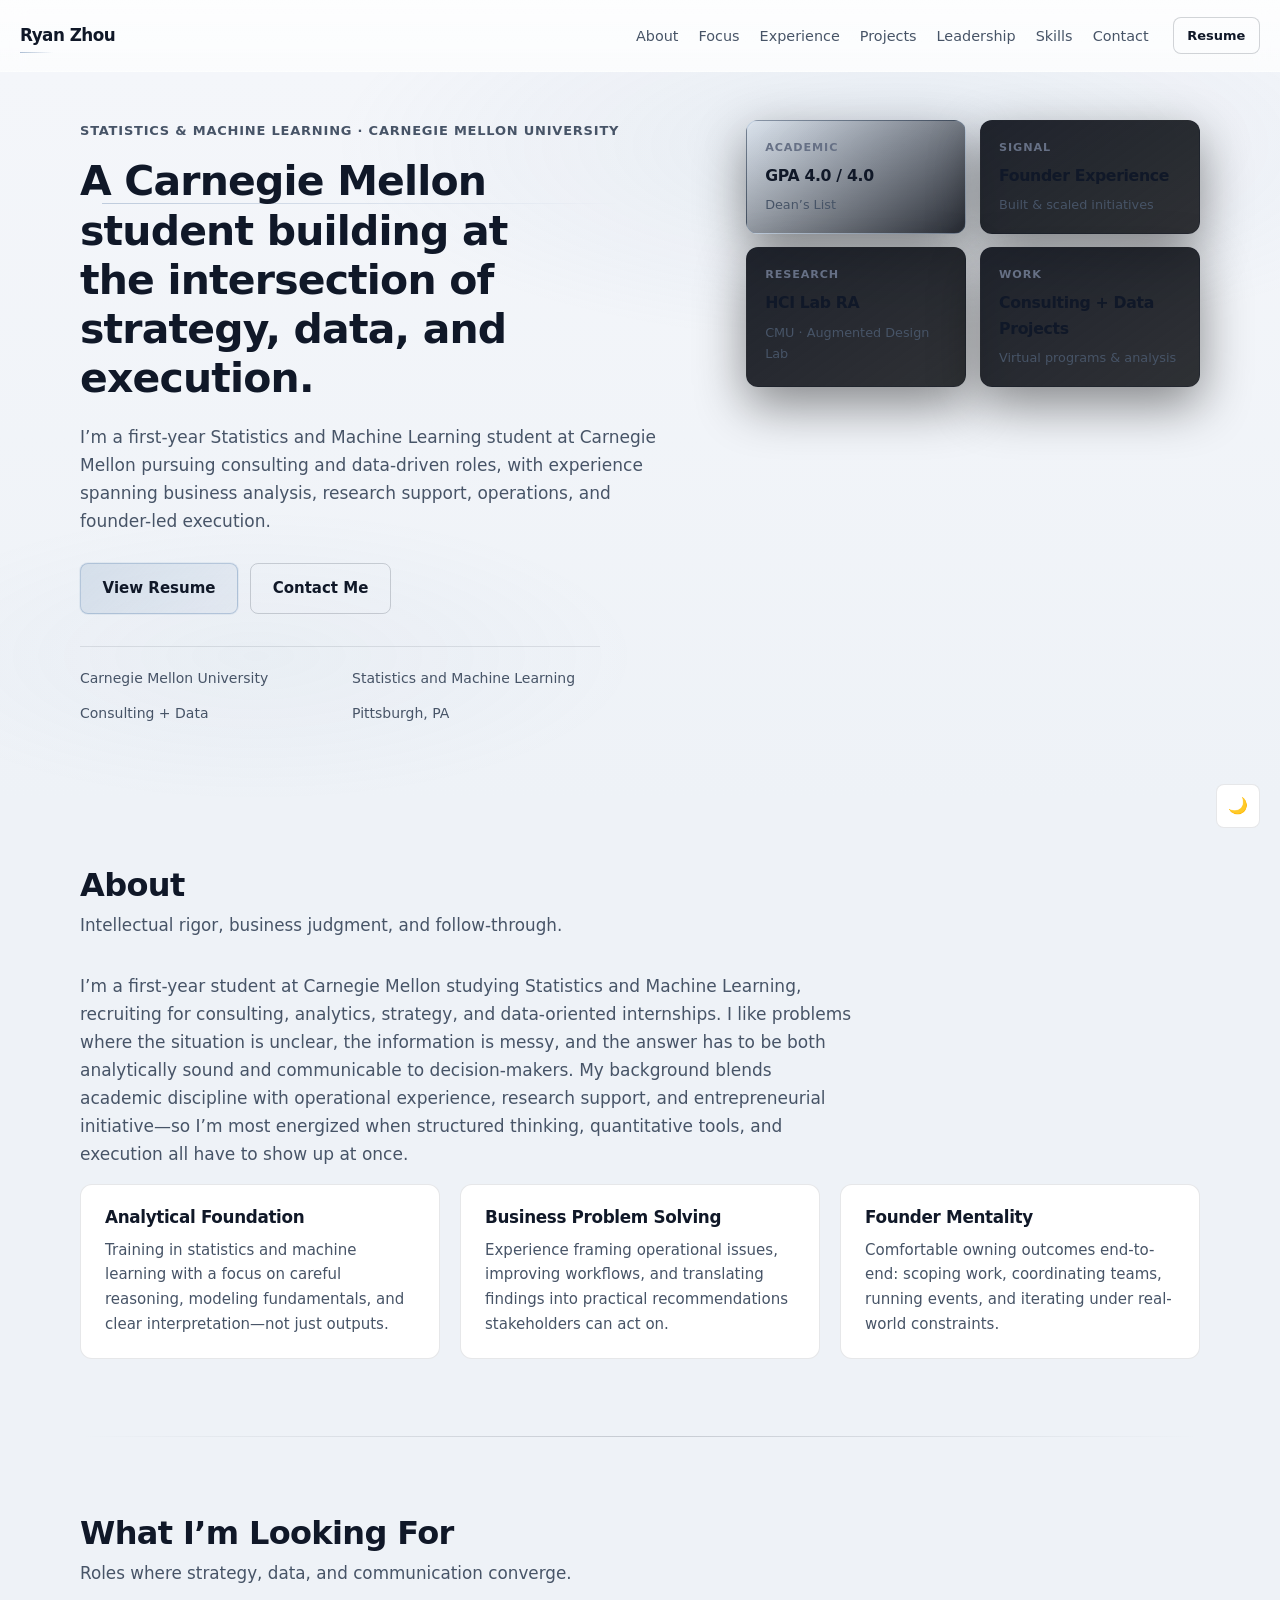
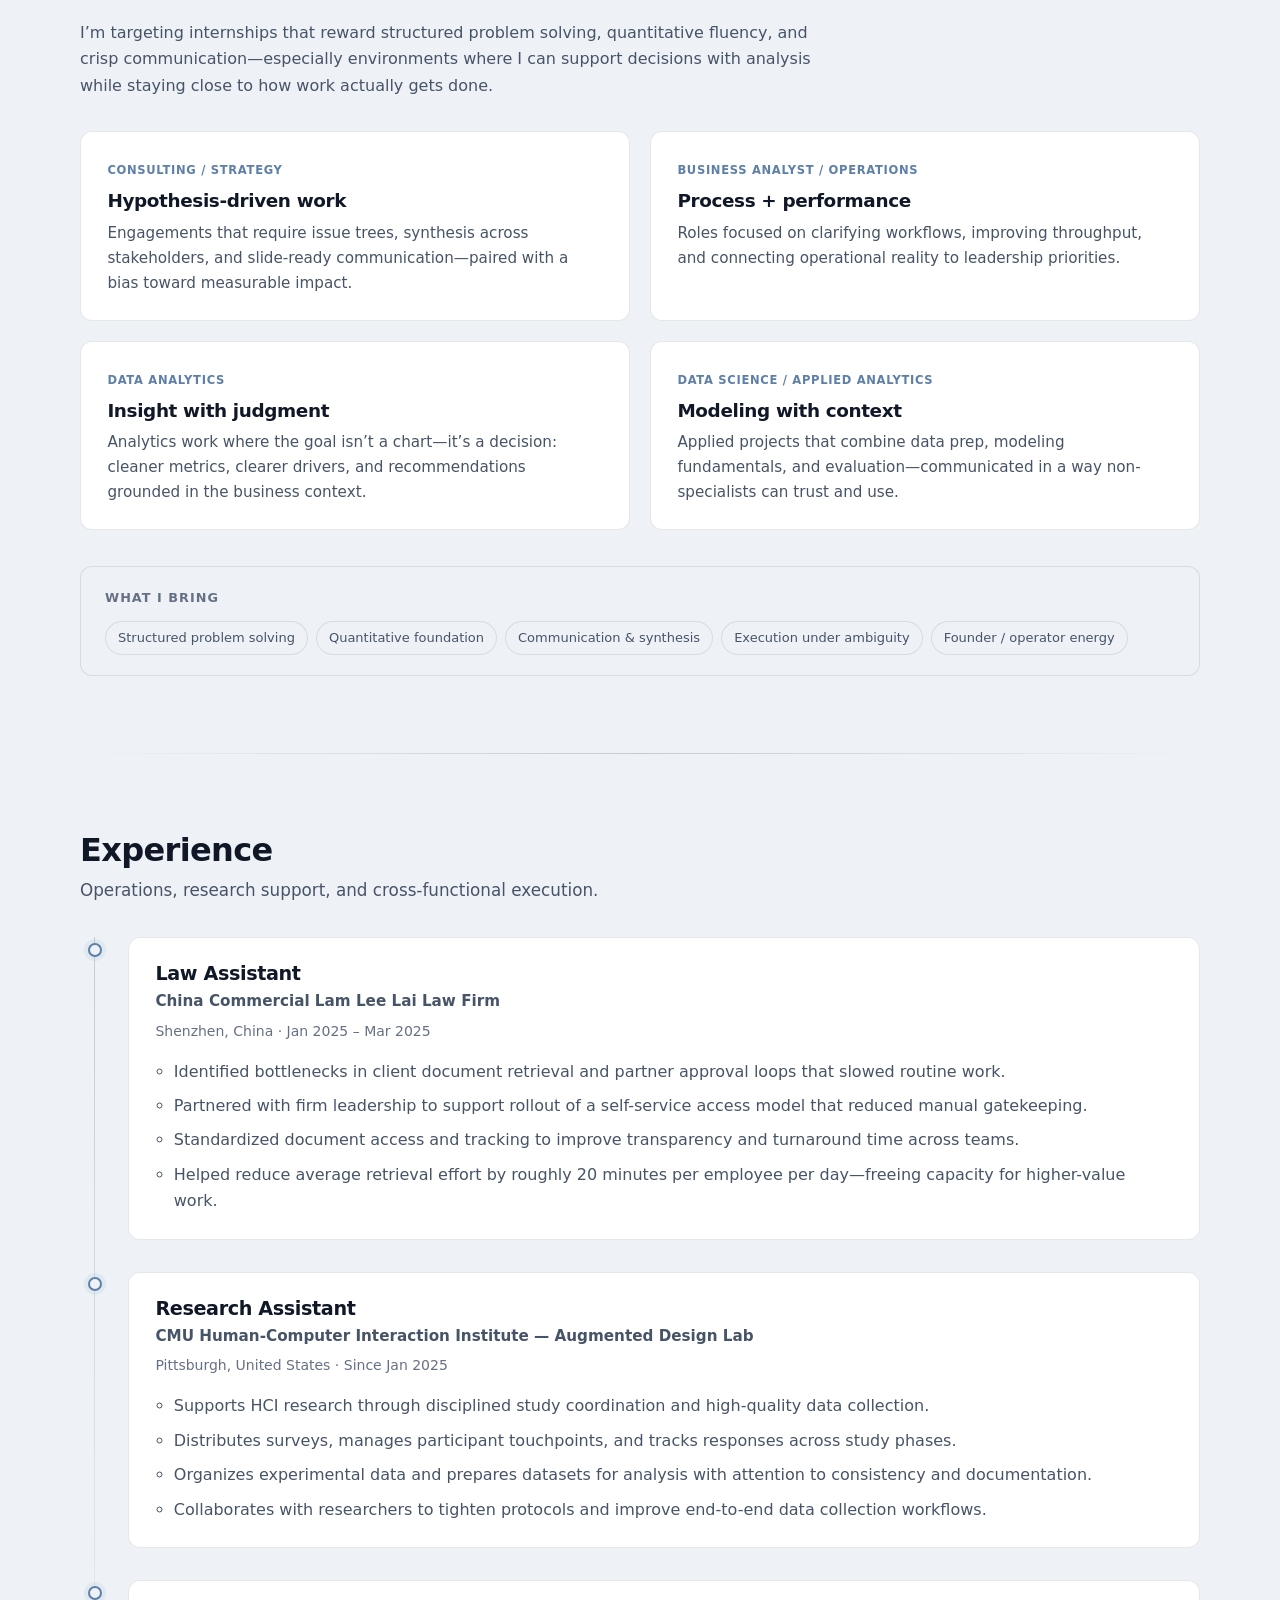
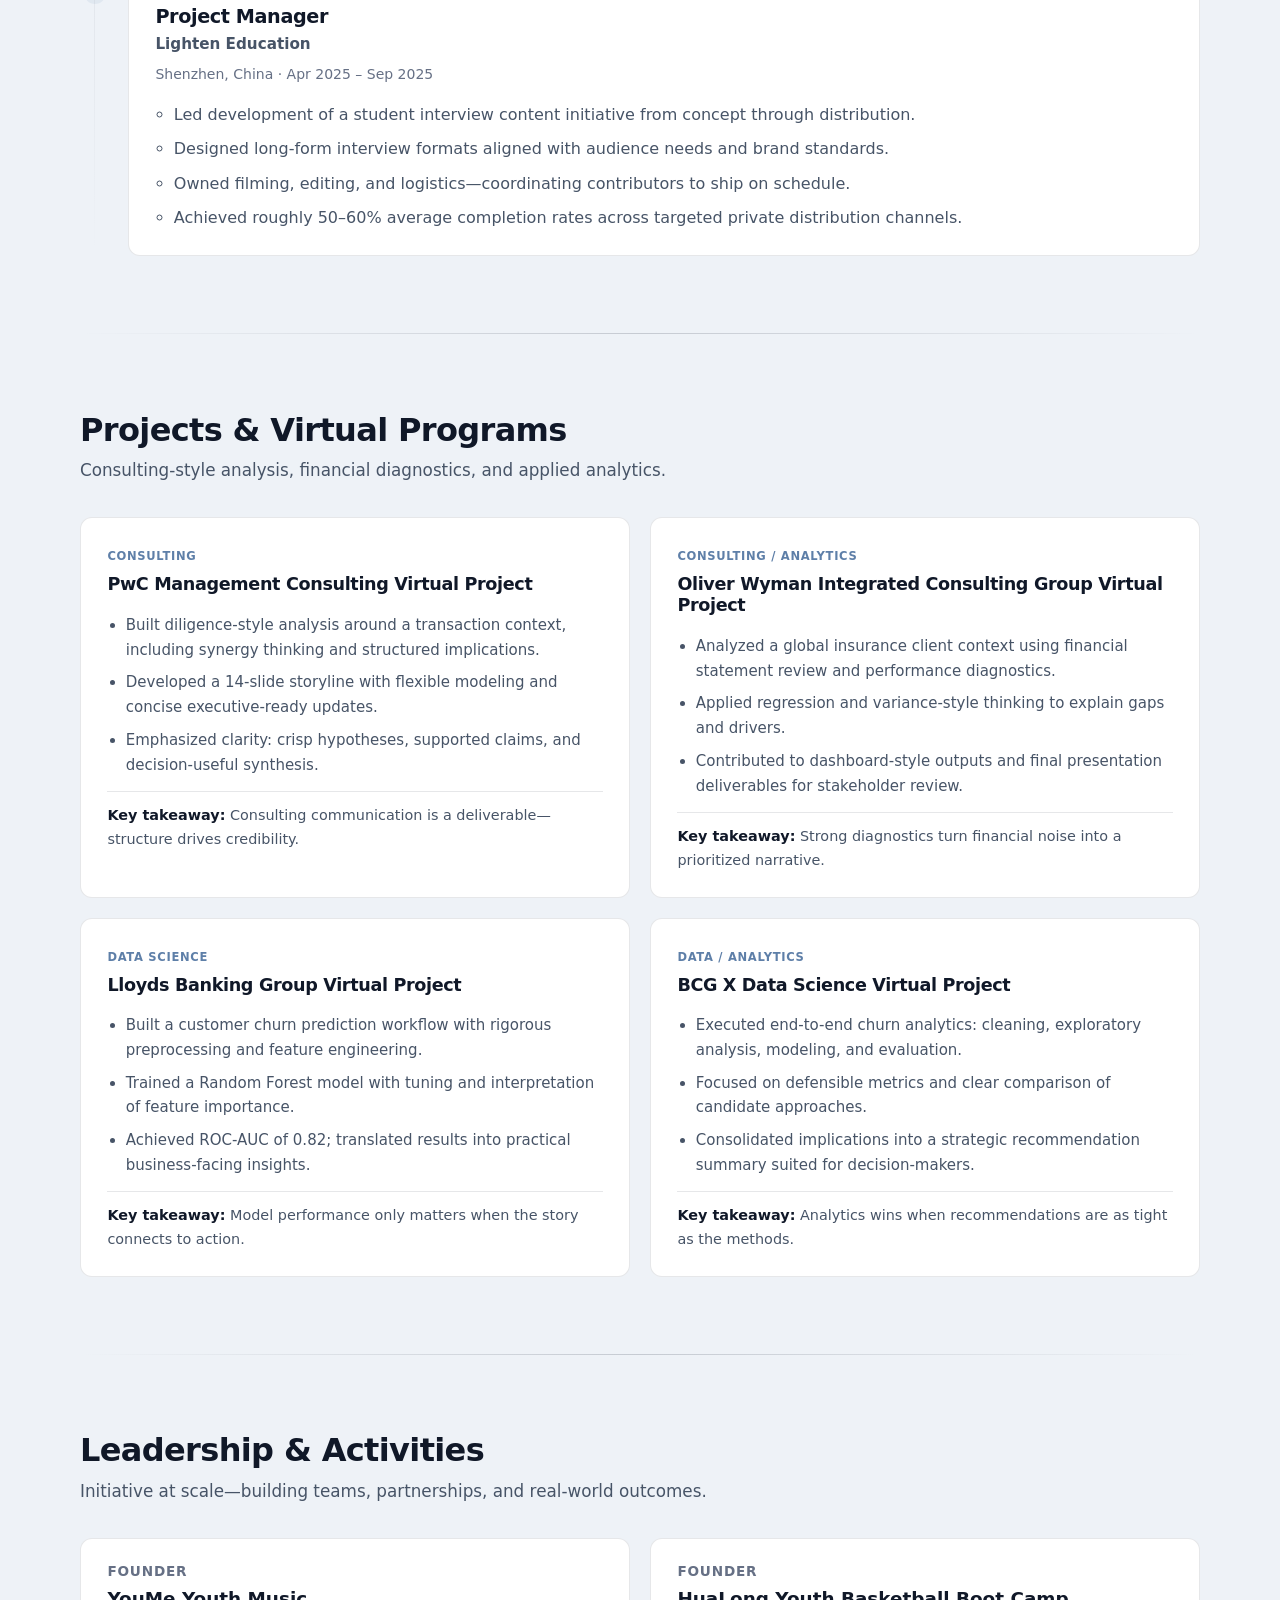
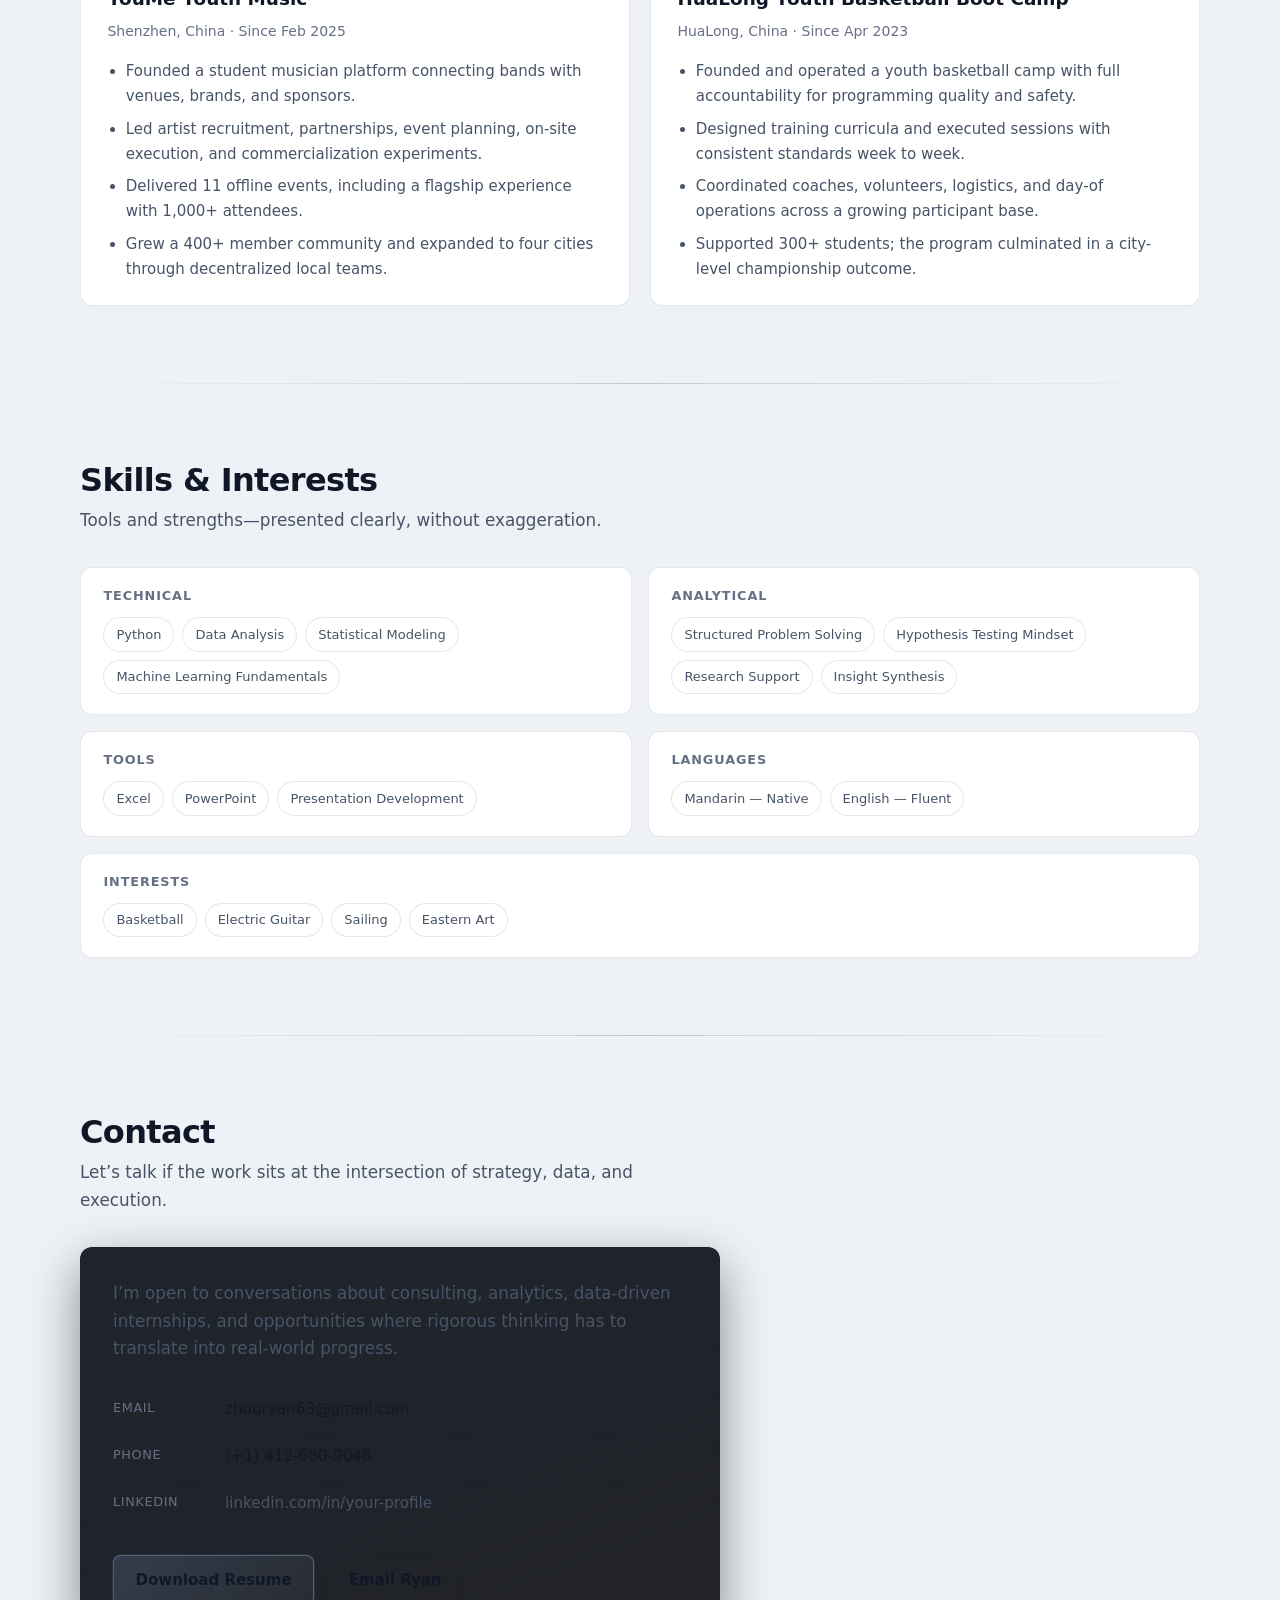
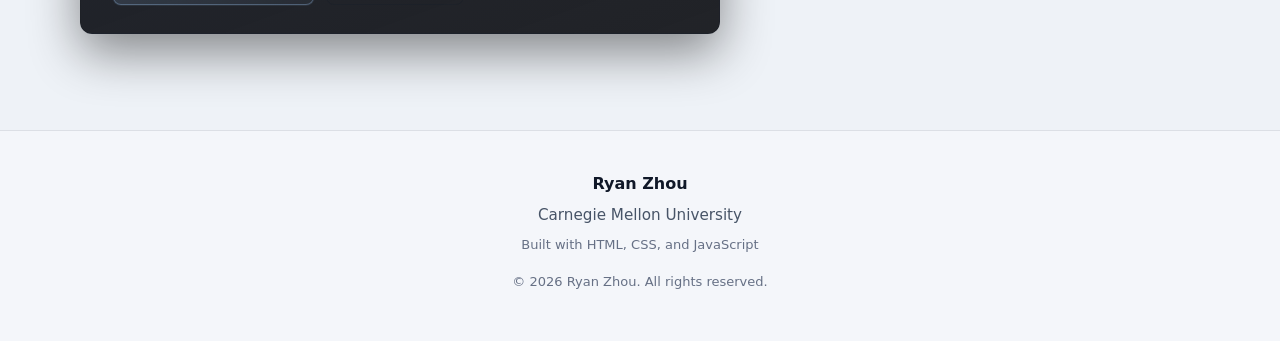
==== commit 1776b63c: "Update night shift mode" ====
--- a/index.html
+++ b/index.html
@@ -519,6 +519,16 @@
     <span aria-hidden="true">↑</span>
   </button>
 
+  <button
+    type="button"
+    class="theme-toggle"
+    id="theme-toggle"
+    aria-label="Switch to light mode"
+    title="Toggle dark/light mode"
+  >
+    <span class="theme-toggle__icon" aria-hidden="true">☀</span>
+  </button>
+
   <script src="script.js" defer></script>
 </body>
 </html>
--- a/style.css
+++ b/style.css
@@ -37,7 +37,34 @@
     /* Motion */
     --ease: cubic-bezier(0.22, 1, 0.36, 1);
     --dur: 0.45s;
-  }
+
+  /* Theme-specific surfaces */
+  --nav-bg: linear-gradient(to bottom, rgba(7, 8, 10, 0.72), rgba(7, 8, 10, 0.35));
+  --nav-bg-scrolled: rgba(10, 12, 16, 0.92);
+  --floating-bg: rgba(12, 14, 18, 0.92);
+  }
+
+/* Light mode overrides (set by JS using data-theme on <body>) */
+body[data-theme="light"] {
+  --bg-deep: #f4f6fa;
+  --bg: #eef2f7;
+  --bg-elevated: #ffffff;
+  --bg-card: #ffffff;
+  --border: rgba(15, 23, 42, 0.1);
+  --border-strong: rgba(15, 23, 42, 0.18);
+
+  --text: #101828;
+  --text-muted: #475467;
+  --text-faint: #667085;
+
+  --accent: #5e7fa8;
+  --accent-soft: rgba(94, 127, 168, 0.15);
+  --accent-glow: rgba(94, 127, 168, 0.28);
+
+  --nav-bg: linear-gradient(to bottom, rgba(255, 255, 255, 0.88), rgba(255, 255, 255, 0.75));
+  --nav-bg-scrolled: rgba(255, 255, 255, 0.95);
+  --floating-bg: rgba(255, 255, 255, 0.95);
+}
   
   *,
   *::before,
@@ -70,6 +97,7 @@
     color: var(--text);
     background: var(--bg);
     -webkit-font-smoothing: antialiased;
+  transition: background-color 0.35s ease, color 0.35s ease;
   }
   
   body.is-loading {
@@ -177,7 +205,7 @@
     gap: 1rem;
     min-height: var(--header-h);
     padding: 0 min(1.25rem, 4vw);
-    background: linear-gradient(to bottom, rgba(7, 8, 10, 0.72), rgba(7, 8, 10, 0.35));
+  background: var(--nav-bg);
     backdrop-filter: blur(12px);
     -webkit-backdrop-filter: blur(12px);
     border-bottom: 1px solid transparent;
@@ -185,7 +213,7 @@
   }
   
   .site-header.is-scrolled .navbar {
-    background: rgba(10, 12, 16, 0.92);
+  background: var(--nav-bg-scrolled);
     border-bottom-color: var(--border);
     box-shadow: 0 12px 40px rgba(0, 0, 0, 0.35);
   }
@@ -1155,7 +1183,7 @@
     height: 44px;
     border-radius: var(--radius-sm);
     border: 1px solid var(--border);
-    background: rgba(12, 14, 18, 0.92);
+  background: var(--floating-bg);
     color: var(--text);
     font-size: 1.15rem;
     line-height: 1;
@@ -1177,6 +1205,51 @@
     border-color: var(--accent);
     background: rgba(124, 156, 191, 0.1);
   }
+
+/* =============================================================================
+   Theme toggle (floating, bottom-right)
+   ============================================================================= */
+
+.theme-toggle {
+  position: fixed;
+  right: 1.25rem;
+  bottom: 4.5rem;
+  width: 44px;
+  height: 44px;
+  border-radius: var(--radius-sm);
+  border: 1px solid var(--border);
+  background: var(--floating-bg);
+  color: var(--text);
+  cursor: pointer;
+  display: inline-flex;
+  align-items: center;
+  justify-content: center;
+  transition: transform 0.25s var(--ease), border-color 0.2s ease, background 0.2s ease;
+  z-index: 90;
+}
+
+.theme-toggle:hover {
+  border-color: var(--accent);
+  background: var(--accent-soft);
+  transform: translateY(-1px);
+}
+
+.theme-toggle__icon {
+  font-size: 1rem;
+  line-height: 1;
+}
+
+@media (max-width: 520px) {
+  .theme-toggle {
+    right: 1rem;
+    bottom: 4.25rem;
+  }
+
+  .scroll-top {
+    right: 1rem;
+    bottom: 1rem;
+  }
+}
   
   /* =============================================================================
      Reveal on scroll — .reveal starts hidden; .is-visible animates in
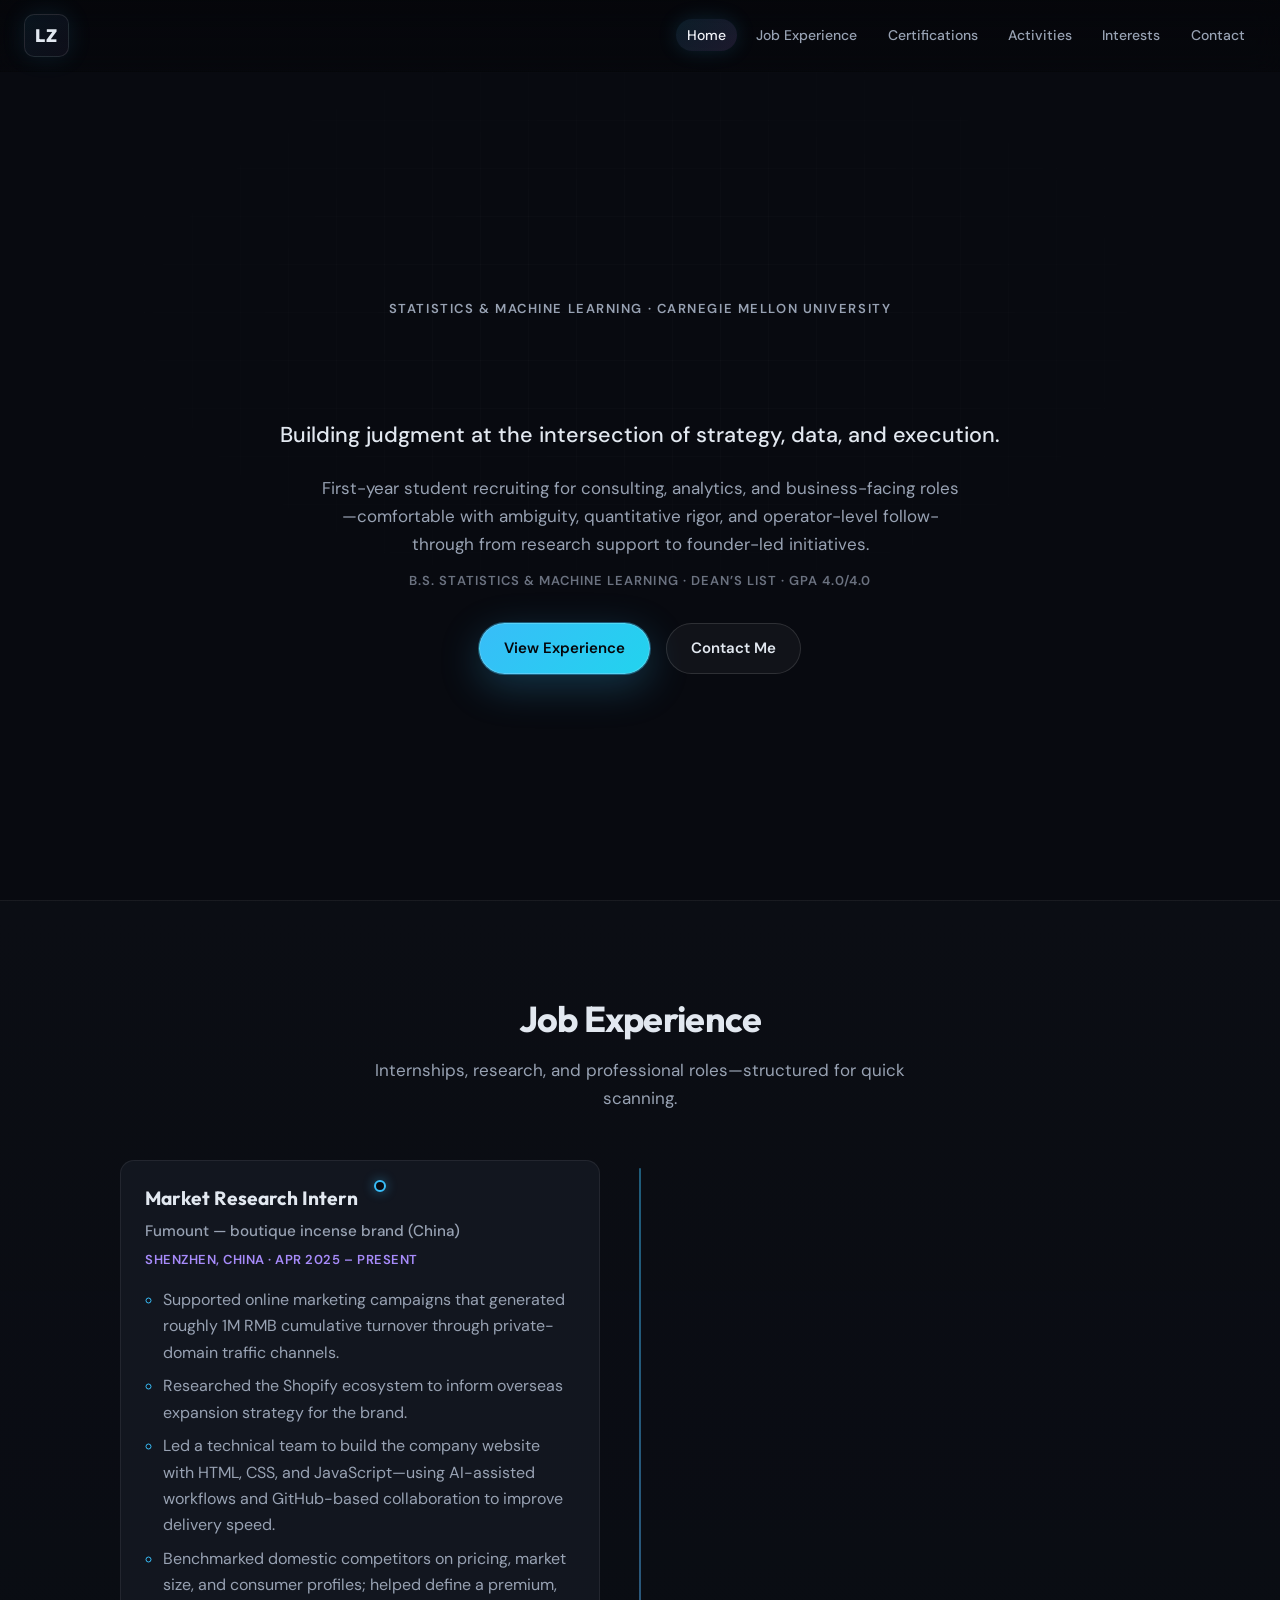
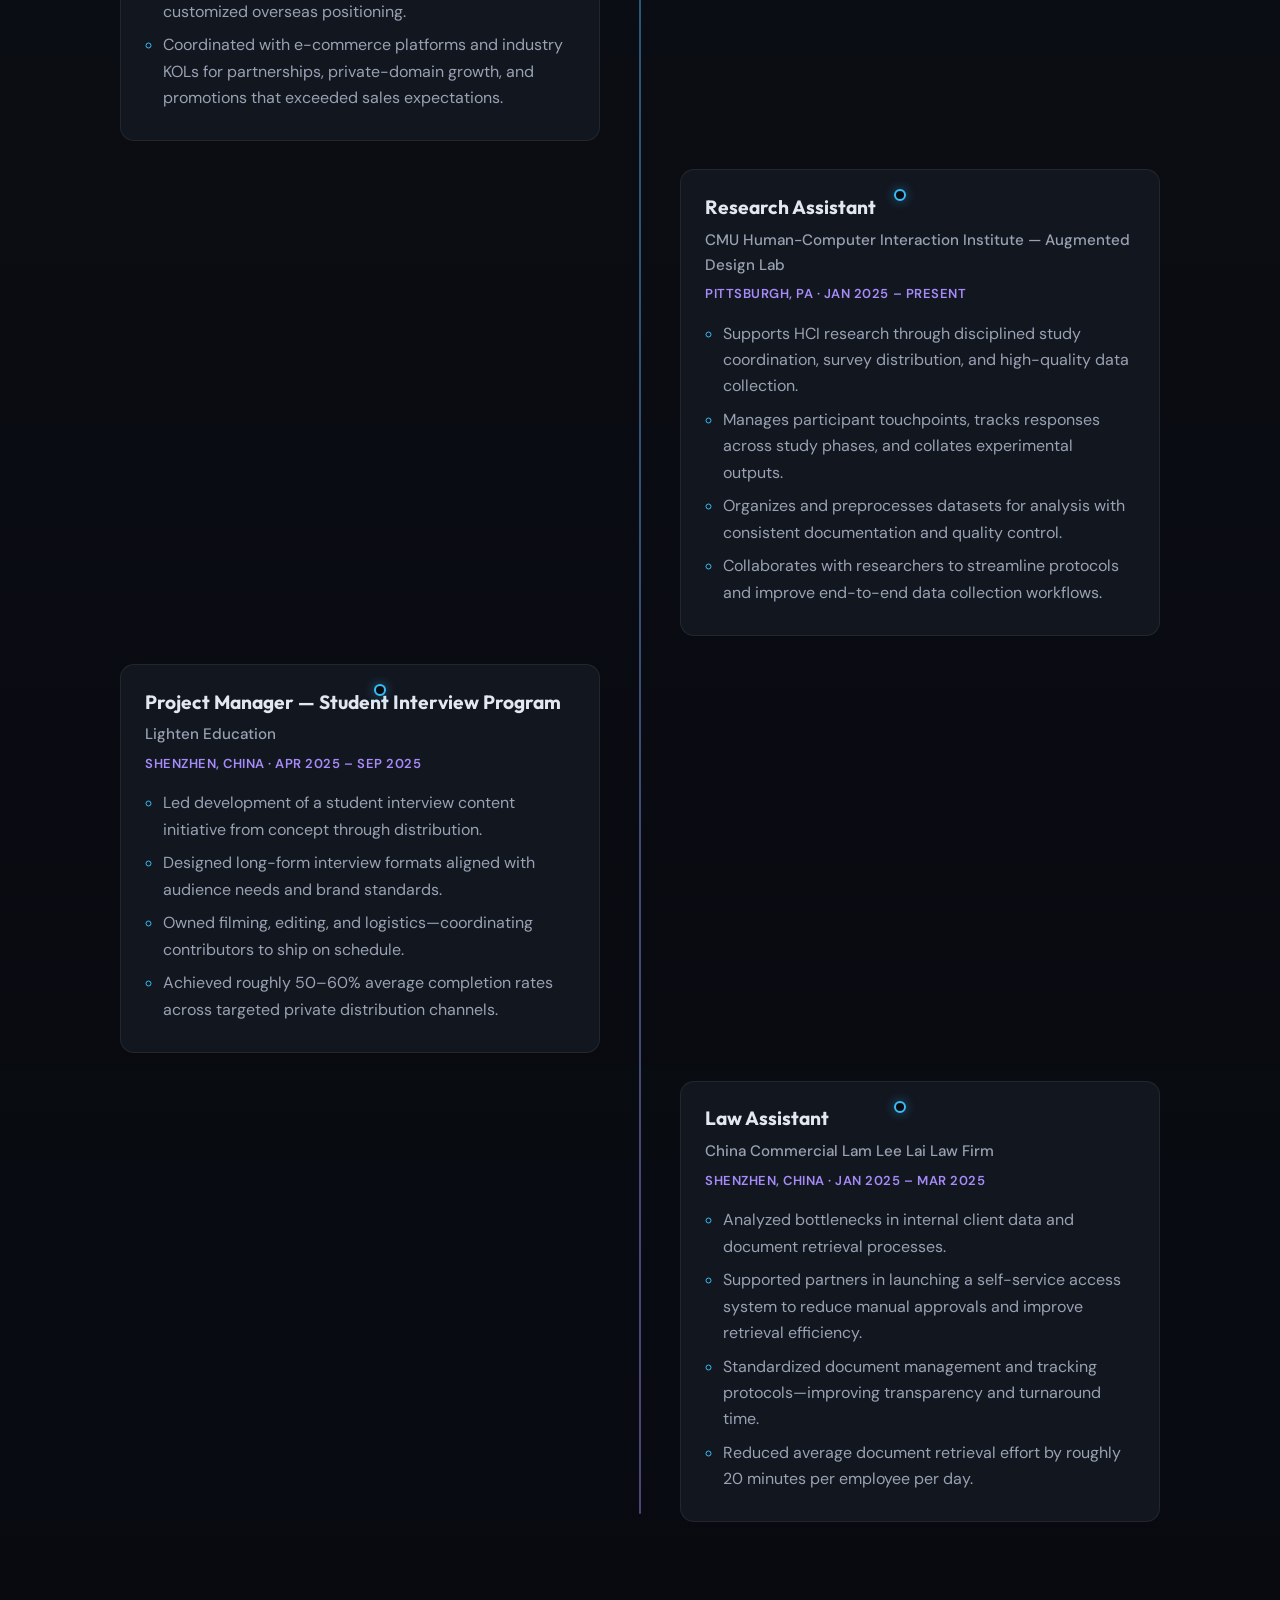
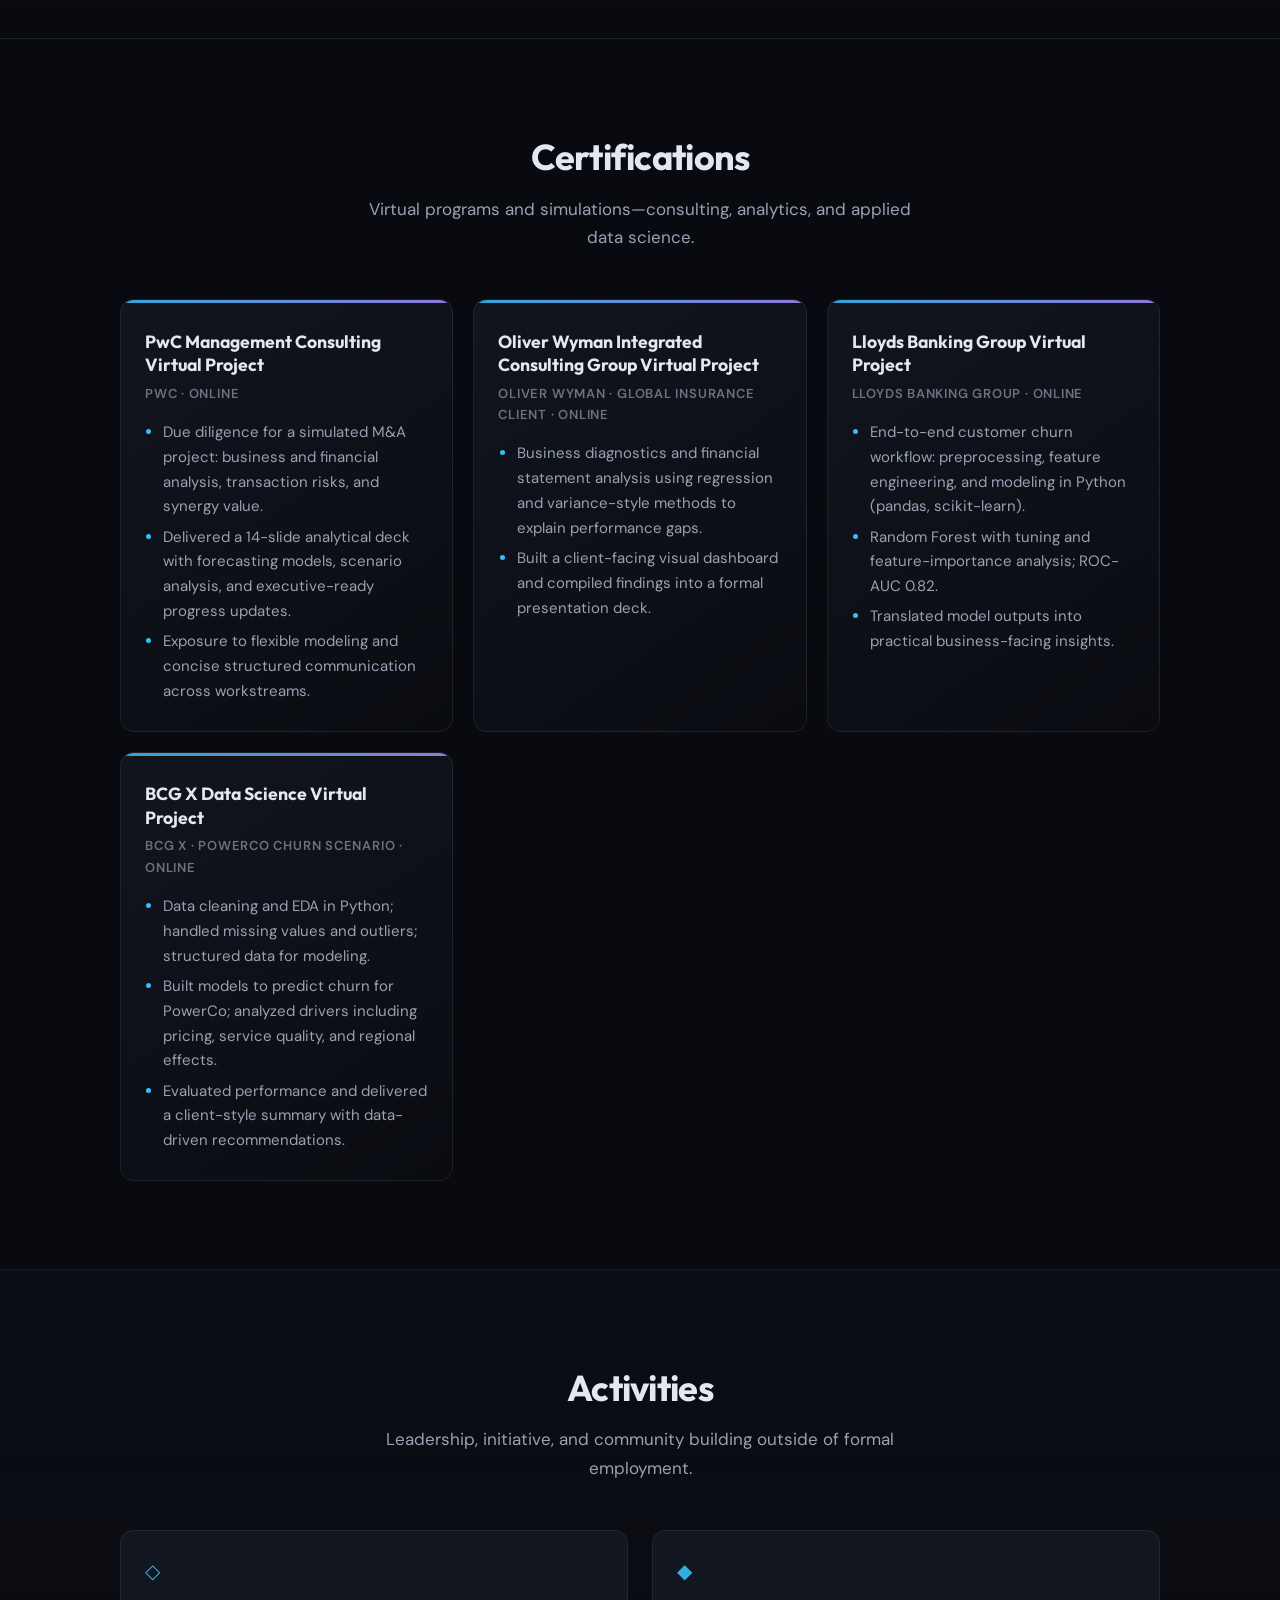
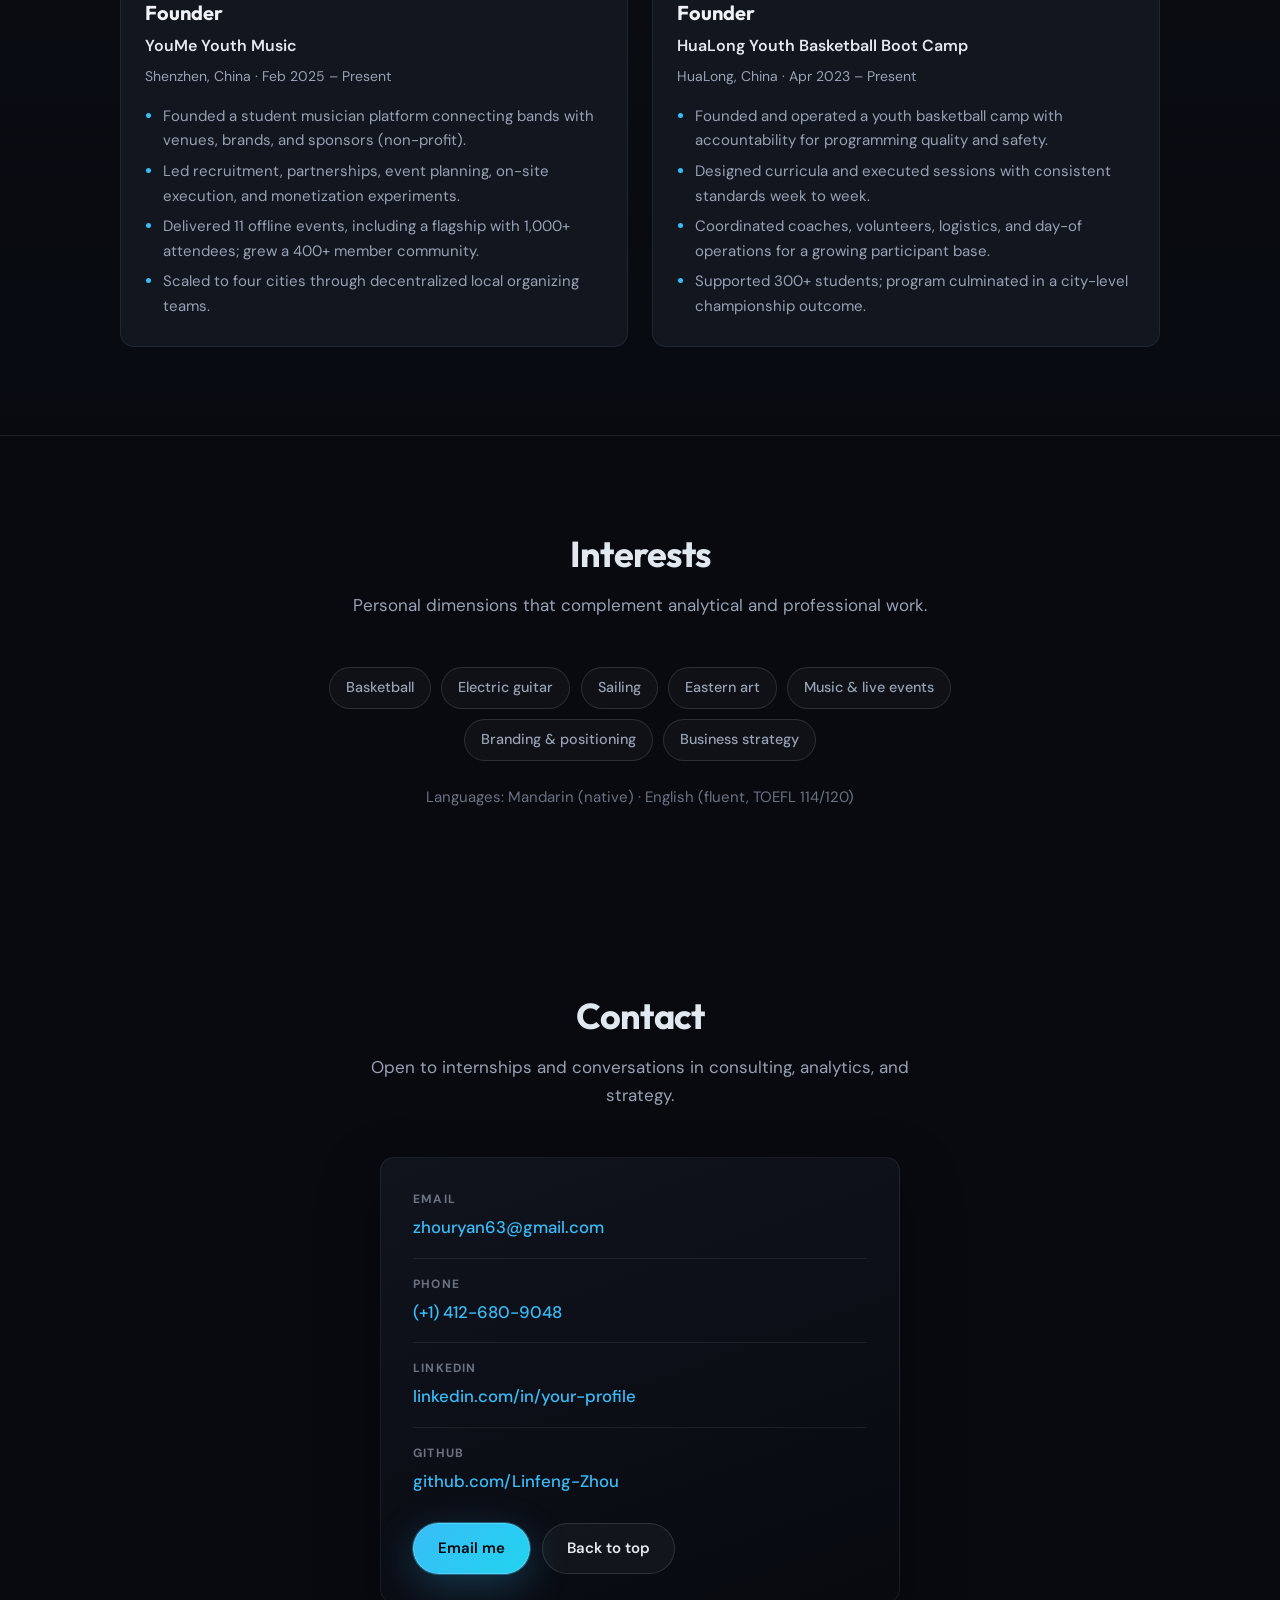
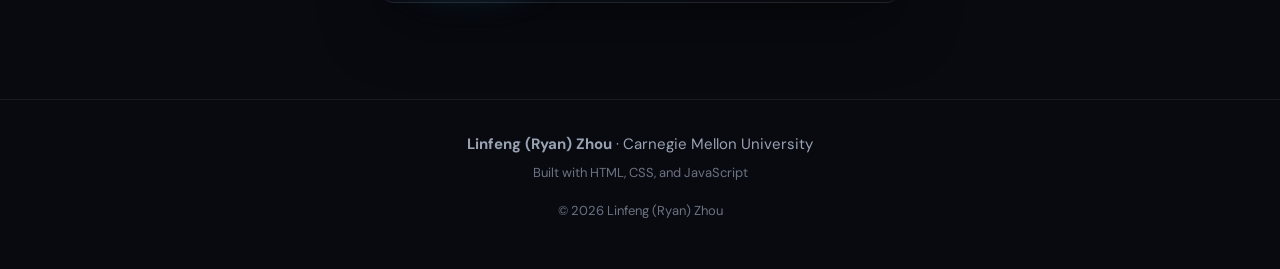
==== commit 703461db: "remake web" ====
--- a/index.html
+++ b/index.html
@@ -3,27 +3,22 @@
 <head>
   <meta charset="UTF-8" />
   <meta name="viewport" content="width=device-width, initial-scale=1.0" />
-  <meta name="description" content="Ryan Zhou — Carnegie Mellon Statistics & Machine Learning student focused on consulting, strategy, and data-driven roles." />
-  <title>Ryan Zhou | Strategy, Data & Execution</title>
-
-  <!--
-    FAVICON: Replace with your favicon when ready.
-    Example: <link rel="icon" type="image/png" href="favicon.png" />
-  -->
+  <meta name="description" content="Linfeng (Ryan) Zhou — Carnegie Mellon Statistics & Machine Learning. Consulting, strategy, and data." />
+  <title>Linfeng (Ryan) Zhou | Strategy, Data &amp; Execution</title>
+
+  <!-- Unicorn favicon — preserved from existing site -->
+  <link rel="icon" type="image/png" href="https://img.icons8.com/?size=100&id=1t3xsvmGzWcV&format=png&color=000000" />
+  <link rel="preconnect" href="https://fonts.googleapis.com" />
+  <link rel="preconnect" href="https://fonts.gstatic.com" crossorigin />
+  <link href="https://fonts.googleapis.com/css2?family=DM+Sans:ital,opsz,wght@0,9..40,400;0,9..40,500;0,9..40,600;0,9..40,700;1,9..40,400&family=Outfit:wght@500;600;700;800&display=swap" rel="stylesheet" />
   <link rel="stylesheet" href="style.css" />
 </head>
 <body class="is-loading">
-  <!--
-    HEADSHOT: Optional hero image — add an <img> in .hero-visual if you want a photo
-    instead of or alongside the metric cards (see comment in hero section).
-  -->
-
   <a class="skip-link" href="#main">Skip to content</a>
 
-  <!-- ========== STICKY NAVBAR ========== -->
   <header class="site-header" id="top">
     <nav class="navbar" aria-label="Primary">
-      <a class="navbar__brand" href="#hero">Ryan Zhou</a>
+      <a class="navbar__brand" href="#hero">LZ</a>
 
       <button
         class="navbar__toggle"
@@ -38,253 +33,93 @@
       </button>
 
       <ul class="navbar__links" id="primary-menu">
-        <li><a class="nav-link" href="#about" data-section="about">About</a></li>
-        <li><a class="nav-link" href="#focus" data-section="focus">Focus</a></li>
-        <li><a class="nav-link" href="#experience" data-section="experience">Experience</a></li>
-        <li><a class="nav-link" href="#projects" data-section="projects">Projects</a></li>
-        <li><a class="nav-link" href="#leadership" data-section="leadership">Leadership</a></li>
-        <li><a class="nav-link" href="#skills" data-section="skills">Skills</a></li>
+        <li><a class="nav-link" href="#hero" data-section="hero">Home</a></li>
+        <li><a class="nav-link" href="#job-experience" data-section="job-experience">Job Experience</a></li>
+        <li><a class="nav-link" href="#certifications" data-section="certifications">Certifications</a></li>
+        <li><a class="nav-link" href="#activities" data-section="activities">Activities</a></li>
+        <li><a class="nav-link" href="#interests" data-section="interests">Interests</a></li>
         <li><a class="nav-link" href="#contact" data-section="contact">Contact</a></li>
-        <li>
-          <!-- RESUME: Change href to your PDF path, e.g. assets/ryan-zhou-resume.pdf -->
-          <a class="btn btn--sm btn--outline nav-resume" href="resume.pdf">Resume</a>
-        </li>
       </ul>
     </nav>
   </header>
 
   <main id="main">
     <!-- ========== HERO ========== -->
-    <section class="hero section" id="hero" data-section-id="hero">
-      <div class="hero__bg" aria-hidden="true"></div>
-      <div class="container hero__grid">
-        <div class="hero__content reveal" data-reveal>
-          <!--
-            Alternate headlines (choose one for the page):
-            1. (Shown) A Carnegie Mellon student building at the intersection of strategy, data, and execution.
-            2. Turning ambiguity into structure — with quantitative rigor and operator-level follow-through.
-            3. CMU Statistics & Machine Learning — oriented toward consulting judgment and data-backed decisions.
-          -->
-          <p class="eyebrow">Statistics &amp; Machine Learning · Carnegie Mellon University</p>
-          <h1 class="hero__title">
-            A Carnegie Mellon student building at the intersection of strategy, data, and execution.
+    <section class="hero" id="hero" data-section-id="hero">
+      <div class="hero__aurora" aria-hidden="true"></div>
+      <div class="hero__grid" aria-hidden="true"></div>
+      <div class="container hero__inner">
+        <div class="hero__content">
+          <p class="hero__eyebrow reveal" data-reveal>Statistics &amp; Machine Learning · Carnegie Mellon University</p>
+          <h1 class="hero__name reveal" data-reveal data-reveal-delay="60">
+            <span class="hero__name-line">Linfeng (Ryan) Zhou</span>
           </h1>
-          <p class="hero__lead">
-            I’m a first-year Statistics and Machine Learning student at Carnegie Mellon pursuing consulting and
-            data-driven roles, with experience spanning business analysis, research support, operations, and
-            founder-led execution.
+          <p class="hero__tagline reveal" data-reveal data-reveal-delay="120">
+            Building judgment at the intersection of strategy, data, and execution.
           </p>
-          <div class="hero__actions">
-            <!-- RESUME: Same PDF as navbar -->
-            <a class="btn btn--primary" href="resume.pdf">View Resume</a>
+          <p class="hero__intro reveal" data-reveal data-reveal-delay="180">
+            First-year student recruiting for consulting, analytics, and business-facing roles—comfortable with ambiguity,
+            quantitative rigor, and operator-level follow-through from research support to founder-led initiatives.
+          </p>
+          <p class="hero__cred reveal" data-reveal data-reveal-delay="200">
+            B.S. Statistics &amp; Machine Learning · Dean’s List · GPA 4.0/4.0
+          </p>
+          <div class="hero__actions reveal" data-reveal data-reveal-delay="240">
+            <a class="btn btn--primary" href="#job-experience">View Experience</a>
             <a class="btn btn--ghost" href="#contact">Contact Me</a>
           </div>
-          <dl class="hero__meta">
-            <div class="hero__meta-item">
-              <dt class="sr-only">University</dt>
-              <dd>Carnegie Mellon University</dd>
-            </div>
-            <div class="hero__meta-item">
-              <dt class="sr-only">Major</dt>
-              <dd>Statistics and Machine Learning</dd>
-            </div>
-            <div class="hero__meta-item">
-              <dt class="sr-only">Track</dt>
-              <dd>Consulting + Data</dd>
-            </div>
-            <div class="hero__meta-item">
-              <dt class="sr-only">Location</dt>
-              <dd>Pittsburgh, PA</dd>
-            </div>
-          </dl>
-        </div>
-
-        <aside class="hero__visual reveal" data-reveal data-reveal-delay="80">
-          <!-- Optional: add <img class="hero__photo" src="headshot.jpg" alt="Ryan Zhou" /> -->
-          <div class="metric-cluster">
-            <div class="metric-card metric-card--accent">
-              <span class="metric-card__label">Academic</span>
-              <span class="metric-card__value">GPA 4.0 / 4.0</span>
-              <span class="metric-card__hint">Dean’s List</span>
-            </div>
-            <div class="metric-card">
-              <span class="metric-card__label">Signal</span>
-              <span class="metric-card__value">Founder Experience</span>
-              <span class="metric-card__hint">Built &amp; scaled initiatives</span>
-            </div>
-            <div class="metric-card">
-              <span class="metric-card__label">Research</span>
-              <span class="metric-card__value">HCI Lab RA</span>
-              <span class="metric-card__hint">CMU · Augmented Design Lab</span>
-            </div>
-            <div class="metric-card">
-              <span class="metric-card__label">Work</span>
-              <span class="metric-card__value">Consulting + Data Projects</span>
-              <span class="metric-card__hint">Virtual programs &amp; analysis</span>
-            </div>
-          </div>
-        </aside>
-      </div>
-    </section>
-
-    <!-- ========== ABOUT ========== -->
-    <section class="section section--tight" id="about" data-section-id="about">
-      <div class="container">
-        <header class="section__header reveal" data-reveal>
-          <h2 class="section__title">About</h2>
-          <p class="section__subtitle">Intellectual rigor, business judgment, and follow-through.</p>
-        </header>
-        <div class="about__intro reveal" data-reveal>
-          <p>
-            I’m a first-year student at Carnegie Mellon studying Statistics and Machine Learning, recruiting for
-            consulting, analytics, strategy, and data-oriented internships. I like problems where the situation is
-            unclear, the information is messy, and the answer has to be both analytically sound and communicable to
-            decision-makers. My background blends academic discipline with operational experience, research support,
-            and entrepreneurial initiative—so I’m most energized when structured thinking, quantitative tools, and
-            execution all have to show up at once.
-          </p>
-        </div>
-        <div class="card-grid card-grid--3">
-          <article class="info-card reveal" data-reveal>
-            <h3 class="info-card__title">Analytical Foundation</h3>
-            <p class="info-card__text">
-              Training in statistics and machine learning with a focus on careful reasoning, modeling fundamentals, and
-              clear interpretation—not just outputs.
-            </p>
-          </article>
-          <article class="info-card reveal" data-reveal>
-            <h3 class="info-card__title">Business Problem Solving</h3>
-            <p class="info-card__text">
-              Experience framing operational issues, improving workflows, and translating findings into practical
-              recommendations stakeholders can act on.
-            </p>
-          </article>
-          <article class="info-card reveal" data-reveal>
-            <h3 class="info-card__title">Founder Mentality</h3>
-            <p class="info-card__text">
-              Comfortable owning outcomes end-to-end: scoping work, coordinating teams, running events, and iterating
-              under real-world constraints.
-            </p>
-          </article>
-        </div>
-      </div>
-    </section>
-
-    <div class="section-rule" aria-hidden="true"></div>
-
-    <!-- ========== WHAT I'M LOOKING FOR ========== -->
-    <section class="section" id="focus" data-section-id="focus">
-      <div class="container">
-        <header class="section__header reveal" data-reveal>
-          <h2 class="section__title">What I’m Looking For</h2>
-          <p class="section__subtitle">Roles where strategy, data, and communication converge.</p>
-        </header>
-        <p class="focus__intro reveal" data-reveal>
-          I’m targeting internships that reward structured problem solving, quantitative fluency, and crisp
-          communication—especially environments where I can support decisions with analysis while staying close to how
-          work actually gets done.
-        </p>
-
-        <div class="card-grid card-grid--2">
-          <article class="role-card reveal" data-reveal>
-            <span class="role-card__tag">Consulting / Strategy</span>
-            <h3 class="role-card__title">Hypothesis-driven work</h3>
-            <p class="role-card__text">
-              Engagements that require issue trees, synthesis across stakeholders, and slide-ready communication—paired
-              with a bias toward measurable impact.
-            </p>
-          </article>
-          <article class="role-card reveal" data-reveal>
-            <span class="role-card__tag">Business Analyst / Operations</span>
-            <h3 class="role-card__title">Process + performance</h3>
-            <p class="role-card__text">
-              Roles focused on clarifying workflows, improving throughput, and connecting operational reality to
-              leadership priorities.
-            </p>
-          </article>
-          <article class="role-card reveal" data-reveal>
-            <span class="role-card__tag">Data Analytics</span>
-            <h3 class="role-card__title">Insight with judgment</h3>
-            <p class="role-card__text">
-              Analytics work where the goal isn’t a chart—it’s a decision: cleaner metrics, clearer drivers, and
-              recommendations grounded in the business context.
-            </p>
-          </article>
-          <article class="role-card reveal" data-reveal>
-            <span class="role-card__tag">Data Science / Applied Analytics</span>
-            <h3 class="role-card__title">Modeling with context</h3>
-            <p class="role-card__text">
-              Applied projects that combine data prep, modeling fundamentals, and evaluation—communicated in a way
-              non-specialists can trust and use.
-            </p>
-          </article>
-        </div>
-
-        <div class="focus__note reveal" data-reveal>
-          <p class="focus__note-title">What I bring</p>
-          <ul class="pill-list" aria-label="Strengths">
-            <li>Structured problem solving</li>
-            <li>Quantitative foundation</li>
-            <li>Communication &amp; synthesis</li>
-            <li>Execution under ambiguity</li>
-            <li>Founder / operator energy</li>
-          </ul>
-        </div>
-      </div>
-    </section>
-
-    <div class="section-rule" aria-hidden="true"></div>
-
-    <!-- ========== EXPERIENCE ========== -->
-    <section class="section" id="experience" data-section-id="experience">
-      <div class="container">
-        <header class="section__header reveal" data-reveal>
-          <h2 class="section__title">Experience</h2>
-          <p class="section__subtitle">Operations, research support, and cross-functional execution.</p>
+        </div>
+      </div>
+    </section>
+
+    <!-- ========== JOB EXPERIENCE ========== -->
+    <section class="section section--alt" id="job-experience" data-section-id="job-experience">
+      <div class="container">
+        <header class="section__header reveal" data-reveal>
+          <h2 class="section__title">Job Experience</h2>
+          <p class="section__subtitle">Internships, research, and professional roles—structured for quick scanning.</p>
         </header>
 
         <ol class="timeline">
           <li class="timeline__item reveal" data-reveal>
-            <div class="timeline__marker" aria-hidden="true"></div>
-            <div class="timeline__card">
-              <div class="timeline__head">
-                <h3 class="timeline__title">Law Assistant</h3>
-                <p class="timeline__org">China Commercial Lam Lee Lai Law Firm</p>
-                <p class="timeline__meta">Shenzhen, China · Jan 2025 – Mar 2025</p>
+            <article class="exp-card">
+              <div class="exp-card__head">
+                <h3 class="exp-card__title">Market Research Intern</h3>
+                <p class="exp-card__org">Fumount — boutique incense brand (China)</p>
+                <p class="exp-card__meta">Shenzhen, China · Apr 2025 – Present</p>
               </div>
               <ul class="bullet-list">
-                <li>Identified bottlenecks in client document retrieval and partner approval loops that slowed routine work.</li>
-                <li>Partnered with firm leadership to support rollout of a self-service access model that reduced manual gatekeeping.</li>
-                <li>Standardized document access and tracking to improve transparency and turnaround time across teams.</li>
-                <li>Helped reduce average retrieval effort by roughly 20 minutes per employee per day—freeing capacity for higher-value work.</li>
+                <li>Supported online marketing campaigns that generated roughly 1M RMB cumulative turnover through private-domain traffic channels.</li>
+                <li>Researched the Shopify ecosystem to inform overseas expansion strategy for the brand.</li>
+                <li>Led a technical team to build the company website with HTML, CSS, and JavaScript—using AI-assisted workflows and GitHub-based collaboration to improve delivery speed.</li>
+                <li>Benchmarked domestic competitors on pricing, market size, and consumer profiles; helped define a premium, customized overseas positioning.</li>
+                <li>Coordinated with e-commerce platforms and industry KOLs for partnerships, private-domain growth, and promotions that exceeded sales expectations.</li>
               </ul>
-            </div>
+            </article>
           </li>
 
           <li class="timeline__item reveal" data-reveal>
-            <div class="timeline__marker" aria-hidden="true"></div>
-            <div class="timeline__card">
-              <div class="timeline__head">
-                <h3 class="timeline__title">Research Assistant</h3>
-                <p class="timeline__org">CMU Human-Computer Interaction Institute — Augmented Design Lab</p>
-                <p class="timeline__meta">Pittsburgh, United States · Since Jan 2025</p>
+            <article class="exp-card">
+              <div class="exp-card__head">
+                <h3 class="exp-card__title">Research Assistant</h3>
+                <p class="exp-card__org">CMU Human-Computer Interaction Institute — Augmented Design Lab</p>
+                <p class="exp-card__meta">Pittsburgh, PA · Jan 2025 – Present</p>
               </div>
               <ul class="bullet-list">
-                <li>Supports HCI research through disciplined study coordination and high-quality data collection.</li>
-                <li>Distributes surveys, manages participant touchpoints, and tracks responses across study phases.</li>
-                <li>Organizes experimental data and prepares datasets for analysis with attention to consistency and documentation.</li>
-                <li>Collaborates with researchers to tighten protocols and improve end-to-end data collection workflows.</li>
+                <li>Supports HCI research through disciplined study coordination, survey distribution, and high-quality data collection.</li>
+                <li>Manages participant touchpoints, tracks responses across study phases, and collates experimental outputs.</li>
+                <li>Organizes and preprocesses datasets for analysis with consistent documentation and quality control.</li>
+                <li>Collaborates with researchers to streamline protocols and improve end-to-end data collection workflows.</li>
               </ul>
-            </div>
+            </article>
           </li>
 
           <li class="timeline__item reveal" data-reveal>
-            <div class="timeline__marker" aria-hidden="true"></div>
-            <div class="timeline__card">
-              <div class="timeline__head">
-                <h3 class="timeline__title">Project Manager</h3>
-                <p class="timeline__org">Lighten Education</p>
-                <p class="timeline__meta">Shenzhen, China · Apr 2025 – Sep 2025</p>
+            <article class="exp-card">
+              <div class="exp-card__head">
+                <h3 class="exp-card__title">Project Manager — Student Interview Program</h3>
+                <p class="exp-card__org">Lighten Education</p>
+                <p class="exp-card__meta">Shenzhen, China · Apr 2025 – Sep 2025</p>
               </div>
               <ul class="bullet-list">
                 <li>Led development of a student interview content initiative from concept through distribution.</li>
@@ -292,226 +127,187 @@
                 <li>Owned filming, editing, and logistics—coordinating contributors to ship on schedule.</li>
                 <li>Achieved roughly 50–60% average completion rates across targeted private distribution channels.</li>
               </ul>
-            </div>
+            </article>
+          </li>
+
+          <li class="timeline__item reveal" data-reveal>
+            <article class="exp-card">
+              <div class="exp-card__head">
+                <h3 class="exp-card__title">Law Assistant</h3>
+                <p class="exp-card__org">China Commercial Lam Lee Lai Law Firm</p>
+                <p class="exp-card__meta">Shenzhen, China · Jan 2025 – Mar 2025</p>
+              </div>
+              <ul class="bullet-list">
+                <li>Analyzed bottlenecks in internal client data and document retrieval processes.</li>
+                <li>Supported partners in launching a self-service access system to reduce manual approvals and improve retrieval efficiency.</li>
+                <li>Standardized document management and tracking protocols—improving transparency and turnaround time.</li>
+                <li>Reduced average document retrieval effort by roughly 20 minutes per employee per day.</li>
+              </ul>
+            </article>
           </li>
         </ol>
       </div>
     </section>
 
-    <div class="section-rule" aria-hidden="true"></div>
-
-    <!-- ========== PROJECTS / VIRTUAL EXPERIENCE ========== -->
-    <section class="section" id="projects" data-section-id="projects">
-      <div class="container">
-        <header class="section__header reveal" data-reveal>
-          <h2 class="section__title">Projects &amp; Virtual Programs</h2>
-          <p class="section__subtitle">Consulting-style analysis, financial diagnostics, and applied analytics.</p>
-        </header>
-
-        <div class="card-grid card-grid--2">
-          <article class="project-card reveal" data-reveal>
-            <header class="project-card__head">
-              <span class="project-card__category">Consulting</span>
-              <h3 class="project-card__title">PwC Management Consulting Virtual Project</h3>
-            </header>
-            <ul class="bullet-list bullet-list--compact">
-              <li>Built diligence-style analysis around a transaction context, including synergy thinking and structured implications.</li>
-              <li>Developed a 14-slide storyline with flexible modeling and concise executive-ready updates.</li>
-              <li>Emphasized clarity: crisp hypotheses, supported claims, and decision-useful synthesis.</li>
-            </ul>
-            <p class="takeaway"><span class="takeaway__label">Key takeaway:</span> Consulting communication is a deliverable—structure drives credibility.</p>
-            <!-- PROJECT LINK: <a class="text-link" href="#">View materials</a> -->
-          </article>
-
-          <article class="project-card reveal" data-reveal>
-            <header class="project-card__head">
-              <span class="project-card__category">Consulting / Analytics</span>
-              <h3 class="project-card__title">Oliver Wyman Integrated Consulting Group Virtual Project</h3>
-            </header>
-            <ul class="bullet-list bullet-list--compact">
-              <li>Analyzed a global insurance client context using financial statement review and performance diagnostics.</li>
-              <li>Applied regression and variance-style thinking to explain gaps and drivers.</li>
-              <li>Contributed to dashboard-style outputs and final presentation deliverables for stakeholder review.</li>
-            </ul>
-            <p class="takeaway"><span class="takeaway__label">Key takeaway:</span> Strong diagnostics turn financial noise into a prioritized narrative.</p>
-          </article>
-
-          <article class="project-card reveal" data-reveal>
-            <header class="project-card__head">
-              <span class="project-card__category">Data Science</span>
-              <h3 class="project-card__title">Lloyds Banking Group Virtual Project</h3>
-            </header>
-            <ul class="bullet-list bullet-list--compact">
-              <li>Built a customer churn prediction workflow with rigorous preprocessing and feature engineering.</li>
-              <li>Trained a Random Forest model with tuning and interpretation of feature importance.</li>
-              <li>Achieved ROC-AUC of 0.82; translated results into practical business-facing insights.</li>
-            </ul>
-            <p class="takeaway"><span class="takeaway__label">Key takeaway:</span> Model performance only matters when the story connects to action.</p>
-          </article>
-
-          <article class="project-card reveal" data-reveal>
-            <header class="project-card__head">
-              <span class="project-card__category">Data / Analytics</span>
-              <h3 class="project-card__title">BCG X Data Science Virtual Project</h3>
-            </header>
-            <ul class="bullet-list bullet-list--compact">
-              <li>Executed end-to-end churn analytics: cleaning, exploratory analysis, modeling, and evaluation.</li>
-              <li>Focused on defensible metrics and clear comparison of candidate approaches.</li>
-              <li>Consolidated implications into a strategic recommendation summary suited for decision-makers.</li>
-            </ul>
-            <p class="takeaway"><span class="takeaway__label">Key takeaway:</span> Analytics wins when recommendations are as tight as the methods.</p>
-          </article>
-        </div>
-      </div>
-    </section>
-
-    <div class="section-rule" aria-hidden="true"></div>
-
-    <!-- ========== LEADERSHIP & ACTIVITIES ========== -->
-    <section class="section" id="leadership" data-section-id="leadership">
-      <div class="container">
-        <header class="section__header reveal" data-reveal>
-          <h2 class="section__title">Leadership &amp; Activities</h2>
-          <p class="section__subtitle">Initiative at scale—building teams, partnerships, and real-world outcomes.</p>
-        </header>
-
-        <div class="leadership-grid">
-          <article class="lead-card reveal" data-reveal>
-            <div class="lead-card__top">
-              <h3 class="lead-card__title">Founder</h3>
-              <p class="lead-card__org">YouMe Youth Music</p>
-              <p class="lead-card__meta">Shenzhen, China · Since Feb 2025</p>
-            </div>
-            <ul class="bullet-list bullet-list--compact">
-              <li>Founded a student musician platform connecting bands with venues, brands, and sponsors.</li>
-              <li>Led artist recruitment, partnerships, event planning, on-site execution, and commercialization experiments.</li>
-              <li>Delivered 11 offline events, including a flagship experience with 1,000+ attendees.</li>
-              <li>Grew a 400+ member community and expanded to four cities through decentralized local teams.</li>
-            </ul>
-          </article>
-
-          <article class="lead-card reveal" data-reveal>
-            <div class="lead-card__top">
-              <h3 class="lead-card__title">Founder</h3>
-              <p class="lead-card__org">HuaLong Youth Basketball Boot Camp</p>
-              <p class="lead-card__meta">HuaLong, China · Since Apr 2023</p>
-            </div>
-            <ul class="bullet-list bullet-list--compact">
-              <li>Founded and operated a youth basketball camp with full accountability for programming quality and safety.</li>
-              <li>Designed training curricula and executed sessions with consistent standards week to week.</li>
-              <li>Coordinated coaches, volunteers, logistics, and day-of operations across a growing participant base.</li>
-              <li>Supported 300+ students; the program culminated in a city-level championship outcome.</li>
-            </ul>
-          </article>
-        </div>
-      </div>
-    </section>
-
-    <div class="section-rule" aria-hidden="true"></div>
-
-    <!-- ========== SKILLS ========== -->
-    <section class="section" id="skills" data-section-id="skills">
-      <div class="container">
-        <header class="section__header reveal" data-reveal>
-          <h2 class="section__title">Skills &amp; Interests</h2>
-          <p class="section__subtitle">Tools and strengths—presented clearly, without exaggeration.</p>
-        </header>
-
-        <div class="skills-grid">
-          <div class="skill-block reveal" data-reveal>
-            <h3 class="skill-block__title">Technical</h3>
-            <ul class="pill-list pill-list--wrap">
-              <li>Python</li>
-              <li>Data Analysis</li>
-              <li>Statistical Modeling</li>
-              <li>Machine Learning Fundamentals</li>
-            </ul>
-          </div>
-          <div class="skill-block reveal" data-reveal>
-            <h3 class="skill-block__title">Analytical</h3>
-            <ul class="pill-list pill-list--wrap">
-              <li>Structured Problem Solving</li>
-              <li>Hypothesis Testing Mindset</li>
-              <li>Research Support</li>
-              <li>Insight Synthesis</li>
-            </ul>
-          </div>
-          <div class="skill-block reveal" data-reveal>
-            <h3 class="skill-block__title">Tools</h3>
-            <ul class="pill-list pill-list--wrap">
-              <li>Excel</li>
-              <li>PowerPoint</li>
-              <li>Presentation Development</li>
-            </ul>
-          </div>
-          <div class="skill-block reveal" data-reveal>
-            <h3 class="skill-block__title">Languages</h3>
-            <ul class="pill-list pill-list--wrap">
-              <li>Mandarin — Native</li>
-              <li>English — Fluent</li>
-            </ul>
-          </div>
-          <div class="skill-block skill-block--wide reveal" data-reveal>
-            <h3 class="skill-block__title">Interests</h3>
-            <ul class="pill-list pill-list--wrap">
-              <li>Basketball</li>
-              <li>Electric Guitar</li>
-              <li>Sailing</li>
-              <li>Eastern Art</li>
-            </ul>
-          </div>
-        </div>
-      </div>
-    </section>
-
-    <div class="section-rule" aria-hidden="true"></div>
+    <!-- ========== CERTIFICATIONS ========== -->
+    <section class="section" id="certifications" data-section-id="certifications">
+      <div class="container">
+        <header class="section__header reveal" data-reveal>
+          <h2 class="section__title">Certifications</h2>
+          <p class="section__subtitle">Virtual programs and simulations—consulting, analytics, and applied data science.</p>
+        </header>
+
+        <div class="cert-grid">
+          <article class="cert-card reveal" data-reveal>
+            <div class="cert-card__accent" aria-hidden="true"></div>
+            <h3 class="cert-card__name">PwC Management Consulting Virtual Project</h3>
+            <p class="cert-card__issuer">PwC · Online</p>
+            <ul class="bullet-list bullet-list--compact">
+              <li>Due diligence for a simulated M&amp;A project: business and financial analysis, transaction risks, and synergy value.</li>
+              <li>Delivered a 14-slide analytical deck with forecasting models, scenario analysis, and executive-ready progress updates.</li>
+              <li>Exposure to flexible modeling and concise structured communication across workstreams.</li>
+            </ul>
+          </article>
+
+          <article class="cert-card reveal" data-reveal>
+            <div class="cert-card__accent" aria-hidden="true"></div>
+            <h3 class="cert-card__name">Oliver Wyman Integrated Consulting Group Virtual Project</h3>
+            <p class="cert-card__issuer">Oliver Wyman · Global insurance client · Online</p>
+            <ul class="bullet-list bullet-list--compact">
+              <li>Business diagnostics and financial statement analysis using regression and variance-style methods to explain performance gaps.</li>
+              <li>Built a client-facing visual dashboard and compiled findings into a formal presentation deck.</li>
+            </ul>
+          </article>
+
+          <article class="cert-card reveal" data-reveal>
+            <div class="cert-card__accent" aria-hidden="true"></div>
+            <h3 class="cert-card__name">Lloyds Banking Group Virtual Project</h3>
+            <p class="cert-card__issuer">Lloyds Banking Group · Online</p>
+            <ul class="bullet-list bullet-list--compact">
+              <li>End-to-end customer churn workflow: preprocessing, feature engineering, and modeling in Python (pandas, scikit-learn).</li>
+              <li>Random Forest with tuning and feature-importance analysis; ROC-AUC 0.82.</li>
+              <li>Translated model outputs into practical business-facing insights.</li>
+            </ul>
+          </article>
+
+          <article class="cert-card reveal" data-reveal>
+            <div class="cert-card__accent" aria-hidden="true"></div>
+            <h3 class="cert-card__name">BCG X Data Science Virtual Project</h3>
+            <p class="cert-card__issuer">BCG X · PowerCo churn scenario · Online</p>
+            <ul class="bullet-list bullet-list--compact">
+              <li>Data cleaning and EDA in Python; handled missing values and outliers; structured data for modeling.</li>
+              <li>Built models to predict churn for PowerCo; analyzed drivers including pricing, service quality, and regional effects.</li>
+              <li>Evaluated performance and delivered a client-style summary with data-driven recommendations.</li>
+            </ul>
+          </article>
+        </div>
+      </div>
+    </section>
+
+    <!-- ========== ACTIVITIES ========== -->
+    <section class="section section--alt" id="activities" data-section-id="activities">
+      <div class="container">
+        <header class="section__header reveal" data-reveal>
+          <h2 class="section__title">Activities</h2>
+          <p class="section__subtitle">Leadership, initiative, and community building outside of formal employment.</p>
+        </header>
+
+        <div class="activity-grid">
+          <article class="activity-card reveal" data-reveal>
+            <div class="activity-card__icon" aria-hidden="true">◇</div>
+            <h3 class="activity-card__title">Founder</h3>
+            <p class="activity-card__org">YouMe Youth Music</p>
+            <p class="activity-card__meta">Shenzhen, China · Feb 2025 – Present</p>
+            <ul class="bullet-list bullet-list--compact">
+              <li>Founded a student musician platform connecting bands with venues, brands, and sponsors (non-profit).</li>
+              <li>Led recruitment, partnerships, event planning, on-site execution, and monetization experiments.</li>
+              <li>Delivered 11 offline events, including a flagship with 1,000+ attendees; grew a 400+ member community.</li>
+              <li>Scaled to four cities through decentralized local organizing teams.</li>
+            </ul>
+          </article>
+
+          <article class="activity-card reveal" data-reveal>
+            <div class="activity-card__icon" aria-hidden="true">◆</div>
+            <h3 class="activity-card__title">Founder</h3>
+            <p class="activity-card__org">HuaLong Youth Basketball Boot Camp</p>
+            <p class="activity-card__meta">HuaLong, China · Apr 2023 – Present</p>
+            <ul class="bullet-list bullet-list--compact">
+              <li>Founded and operated a youth basketball camp with accountability for programming quality and safety.</li>
+              <li>Designed curricula and executed sessions with consistent standards week to week.</li>
+              <li>Coordinated coaches, volunteers, logistics, and day-of operations for a growing participant base.</li>
+              <li>Supported 300+ students; program culminated in a city-level championship outcome.</li>
+            </ul>
+          </article>
+        </div>
+      </div>
+    </section>
+
+    <!-- ========== INTERESTS ========== -->
+    <section class="section" id="interests" data-section-id="interests">
+      <div class="container">
+        <header class="section__header reveal" data-reveal>
+          <h2 class="section__title">Interests</h2>
+          <p class="section__subtitle">Personal dimensions that complement analytical and professional work.</p>
+        </header>
+
+        <div class="interests-wrap reveal" data-reveal>
+          <ul class="interest-tags" aria-label="Personal interests">
+            <li class="interest-tag"><span class="interest-tag__glow" aria-hidden="true"></span>Basketball</li>
+            <li class="interest-tag"><span class="interest-tag__glow" aria-hidden="true"></span>Electric guitar</li>
+            <li class="interest-tag"><span class="interest-tag__glow" aria-hidden="true"></span>Sailing</li>
+            <li class="interest-tag"><span class="interest-tag__glow" aria-hidden="true"></span>Eastern art</li>
+            <li class="interest-tag"><span class="interest-tag__glow" aria-hidden="true"></span>Music &amp; live events</li>
+            <li class="interest-tag"><span class="interest-tag__glow" aria-hidden="true"></span>Branding &amp; positioning</li>
+            <li class="interest-tag"><span class="interest-tag__glow" aria-hidden="true"></span>Business strategy</li>
+          </ul>
+          <p class="interests-note">
+            Languages: Mandarin (native) · English (fluent, TOEFL 114/120)
+          </p>
+        </div>
+      </div>
+    </section>
 
     <!-- ========== CONTACT ========== -->
     <section class="section section--contact" id="contact" data-section-id="contact">
       <div class="container">
         <header class="section__header reveal" data-reveal>
           <h2 class="section__title">Contact</h2>
-          <p class="section__subtitle">Let’s talk if the work sits at the intersection of strategy, data, and execution.</p>
-        </header>
-
-        <div class="contact-layout">
-          <div class="contact-card reveal" data-reveal>
-            <p class="contact-card__intro">
-              I’m open to conversations about consulting, analytics, data-driven internships, and opportunities where
-              rigorous thinking has to translate into real-world progress.
-            </p>
-            <ul class="contact-list">
-              <li>
-                <span class="contact-list__label">Email</span>
-                <a href="mailto:zhouryan63@gmail.com">zhouryan63@gmail.com</a>
-              </li>
-              <li>
-                <span class="contact-list__label">Phone</span>
-                <a href="tel:+14126809048">(+1) 412-680-9048</a>
-              </li>
-              <li>
-                <span class="contact-list__label">LinkedIn</span>
-                <!-- LINKEDIN: Replace href with your profile URL and remove data-placeholder-link -->
-                <a href="#" id="linkedin-placeholder" data-placeholder-link>linkedin.com/in/your-profile</a>
-              </li>
-            </ul>
-            <div class="contact-card__actions">
-              <a class="btn btn--primary" href="resume.pdf">Download Resume</a>
-              <a class="btn btn--ghost" href="mailto:zhouryan63@gmail.com?subject=Hello%20Ryan">Email Ryan</a>
-            </div>
+          <p class="section__subtitle">Open to internships and conversations in consulting, analytics, and strategy.</p>
+        </header>
+
+        <div class="contact-panel reveal" data-reveal>
+          <ul class="contact-links">
+            <li>
+              <span class="contact-links__label">Email</span>
+              <a href="mailto:zhouryan63@gmail.com">zhouryan63@gmail.com</a>
+            </li>
+            <li>
+              <span class="contact-links__label">Phone</span>
+              <a href="tel:+14126809048">(+1) 412-680-9048</a>
+            </li>
+            <li>
+              <span class="contact-links__label">LinkedIn</span>
+              <a href="#" id="linkedin-placeholder" data-placeholder-link>linkedin.com/in/your-profile</a>
+            </li>
+            <li>
+              <span class="contact-links__label">GitHub</span>
+              <a href="https://github.com/Linfeng-Zhou" target="_blank" rel="noopener noreferrer">github.com/Linfeng-Zhou</a>
+            </li>
+          </ul>
+          <div class="contact-actions">
+            <a class="btn btn--primary" href="mailto:zhouryan63@gmail.com?subject=Hello%20Ryan">Email me</a>
+            <a class="btn btn--ghost" href="#hero">Back to top</a>
           </div>
         </div>
       </div>
     </section>
   </main>
 
-  <!-- ========== FOOTER ========== -->
   <footer class="site-footer">
     <div class="container site-footer__inner">
-      <p class="site-footer__name">Ryan Zhou</p>
-      <p class="site-footer__school">Carnegie Mellon University</p>
-      <p class="site-footer__tech">Built with HTML, CSS, and JavaScript</p>
-      <p class="site-footer__copy">&copy; <span id="year"></span> Ryan Zhou. All rights reserved.</p>
+      <p class="site-footer__line"><strong>Linfeng (Ryan) Zhou</strong> · Carnegie Mellon University</p>
+      <p class="site-footer__line site-footer__muted">Built with HTML, CSS, and JavaScript</p>
+      <p class="site-footer__copy">&copy; <span id="year"></span> Linfeng (Ryan) Zhou</p>
     </div>
   </footer>
 
@@ -519,16 +315,6 @@
     <span aria-hidden="true">↑</span>
   </button>
 
-  <button
-    type="button"
-    class="theme-toggle"
-    id="theme-toggle"
-    aria-label="Switch to light mode"
-    title="Toggle dark/light mode"
-  >
-    <span class="theme-toggle__icon" aria-hidden="true">☀</span>
-  </button>
-
   <script src="script.js" defer></script>
 </body>
 </html>
--- a/style.css
+++ b/style.css
@@ -1,1276 +1,894 @@
 /* =============================================================================
-   Ryan Zhou — Personal site styles
-   Accent: muted slate blue (single accent, used sparingly)
-   Structure: CSS variables → base → layout → components → utilities → responsive
+   Linfeng (Ryan) Zhou — portfolio
+   Dark, high-contrast, subtle neon accents (blue / violet)
    ============================================================================= */
 
-   :root {
-    /* Surfaces */
-    --bg-deep: #07080a;
-    --bg: #0c0e12;
-    --bg-elevated: #12151c;
-    --bg-card: #141821;
-    --border: rgba(255, 255, 255, 0.08);
-    --border-strong: rgba(255, 255, 255, 0.14);
-  
-    /* Text */
-    --text: #e9eaee;
-    --text-muted: #9aa3b2;
-    --text-faint: #6b7280;
-  
-    /* Accent — slate blue (one restrained color) */
-    --accent: #7c9cbf;
-    --accent-soft: rgba(124, 156, 191, 0.14);
-    --accent-glow: rgba(124, 156, 191, 0.35);
-  
-    /* Type */
-    --font-sans: ui-sans-serif, system-ui, -apple-system, "Segoe UI", Roboto, "Helvetica Neue", Arial, sans-serif;
-    --font-mono: ui-monospace, "Cascadia Code", "SF Mono", Menlo, Consolas, monospace;
-  
-    /* Layout */
-    --container: 1120px;
-    --radius: 12px;
-    --radius-sm: 8px;
-    --shadow: 0 18px 50px rgba(0, 0, 0, 0.45);
-    --header-h: 72px;
-  
-    /* Motion */
-    --ease: cubic-bezier(0.22, 1, 0.36, 1);
-    --dur: 0.45s;
-
-  /* Theme-specific surfaces */
-  --nav-bg: linear-gradient(to bottom, rgba(7, 8, 10, 0.72), rgba(7, 8, 10, 0.35));
-  --nav-bg-scrolled: rgba(10, 12, 16, 0.92);
-  --floating-bg: rgba(12, 14, 18, 0.92);
-  }
-
-/* Light mode overrides (set by JS using data-theme on <body>) */
-body[data-theme="light"] {
-  --bg-deep: #f4f6fa;
-  --bg: #eef2f7;
-  --bg-elevated: #ffffff;
-  --bg-card: #ffffff;
-  --border: rgba(15, 23, 42, 0.1);
-  --border-strong: rgba(15, 23, 42, 0.18);
-
-  --text: #101828;
-  --text-muted: #475467;
-  --text-faint: #667085;
-
-  --accent: #5e7fa8;
-  --accent-soft: rgba(94, 127, 168, 0.15);
-  --accent-glow: rgba(94, 127, 168, 0.28);
-
-  --nav-bg: linear-gradient(to bottom, rgba(255, 255, 255, 0.88), rgba(255, 255, 255, 0.75));
-  --nav-bg-scrolled: rgba(255, 255, 255, 0.95);
-  --floating-bg: rgba(255, 255, 255, 0.95);
-}
-  
+:root {
+  --bg-deep: #05060a;
+  --bg: #080a10;
+  --bg-elevated: #0e1118;
+  --bg-card: #12161f;
+  --border: rgba(255, 255, 255, 0.07);
+  --border-strong: rgba(255, 255, 255, 0.12);
+
+  --text: #f0f2f7;
+  --text-muted: #98a2b3;
+  --text-faint: #6b7280;
+
+  --blue: #38bdf8;
+  --blue-dim: rgba(56, 189, 248, 0.12);
+  --violet: #a78bfa;
+  --violet-dim: rgba(167, 139, 250, 0.14);
+  --silver: #e2e8f0;
+
+  --accent: var(--blue);
+  --accent-2: var(--violet);
+  --glow-blue: rgba(56, 189, 248, 0.45);
+  --glow-violet: rgba(167, 139, 250, 0.35);
+
+  --font-display: "Outfit", ui-sans-serif, system-ui, sans-serif;
+  --font-sans: "DM Sans", ui-sans-serif, system-ui, sans-serif;
+
+  --container: 1040px;
+  --radius: 14px;
+  --radius-sm: 10px;
+  --header-h: 72px;
+  --ease: cubic-bezier(0.22, 1, 0.36, 1);
+  --dur: 0.5s;
+
+  --nav-bg: linear-gradient(180deg, rgba(5, 6, 10, 0.88) 0%, rgba(5, 6, 10, 0.55) 100%);
+  --nav-bg-scrolled: rgba(8, 10, 16, 0.92);
+}
+
+*,
+*::before,
+*::after {
+  box-sizing: border-box;
+}
+
+html {
+  scroll-behavior: smooth;
+}
+
+@media (prefers-reduced-motion: reduce) {
+  html {
+    scroll-behavior: auto;
+  }
   *,
   *::before,
   *::after {
-    box-sizing: border-box;
-  }
-  
-  html {
-    scroll-behavior: smooth;
-  }
-  
-  @media (prefers-reduced-motion: reduce) {
-    html {
-      scroll-behavior: auto;
-    }
-    *,
-    *::before,
-    *::after {
-      animation-duration: 0.01ms !important;
-      animation-iteration-count: 1 !important;
-      transition-duration: 0.01ms !important;
-    }
-  }
-  
-  body {
-    margin: 0;
-    font-family: var(--font-sans);
-    font-size: 1rem;
-    line-height: 1.65;
-    color: var(--text);
-    background: var(--bg);
-    -webkit-font-smoothing: antialiased;
-  transition: background-color 0.35s ease, color 0.35s ease;
-  }
-  
-  body.is-loading {
+    animation-duration: 0.01ms !important;
+    animation-iteration-count: 1 !important;
+    transition-duration: 0.01ms !important;
+  }
+}
+
+body {
+  margin: 0;
+  font-family: var(--font-sans);
+  font-size: 1rem;
+  line-height: 1.65;
+  color: var(--text);
+  background: var(--bg);
+  -webkit-font-smoothing: antialiased;
+}
+
+body.is-loading {
+  opacity: 0;
+}
+
+body.is-ready {
+  opacity: 1;
+  transition: opacity 0.55s var(--ease);
+}
+
+img {
+  max-width: 100%;
+  height: auto;
+  display: block;
+}
+
+a {
+  color: var(--blue);
+  text-decoration: none;
+  transition: color 0.2s ease, box-shadow 0.25s ease, transform 0.2s ease;
+}
+
+a:hover {
+  color: #7dd3fc;
+}
+
+a:focus-visible {
+  outline: 2px solid var(--violet);
+  outline-offset: 3px;
+}
+
+.sr-only {
+  position: absolute;
+  width: 1px;
+  height: 1px;
+  padding: 0;
+  margin: -1px;
+  overflow: hidden;
+  clip: rect(0, 0, 0, 0);
+  white-space: nowrap;
+  border: 0;
+}
+
+.skip-link {
+  position: absolute;
+  left: -9999px;
+  top: 0.75rem;
+  padding: 0.5rem 1rem;
+  background: var(--bg-elevated);
+  border: 1px solid var(--border);
+  border-radius: var(--radius-sm);
+  z-index: 1000;
+}
+
+.skip-link:focus {
+  left: 0.75rem;
+}
+
+.container {
+  width: min(100% - 2rem, var(--container));
+  margin-inline: auto;
+}
+
+/* ----- Header / Nav ----- */
+
+.site-header {
+  position: sticky;
+  top: 0;
+  z-index: 100;
+}
+
+.navbar {
+  display: flex;
+  align-items: center;
+  justify-content: space-between;
+  gap: 1rem;
+  min-height: var(--header-h);
+  padding: 0.5rem min(1.5rem, 4vw);
+  background: var(--nav-bg);
+  backdrop-filter: blur(14px);
+  -webkit-backdrop-filter: blur(14px);
+  border-bottom: 1px solid transparent;
+  transition: background 0.35s var(--ease), border-color 0.35s var(--ease), box-shadow 0.35s var(--ease);
+}
+
+.site-header.is-scrolled .navbar {
+  background: var(--nav-bg-scrolled);
+  border-bottom-color: var(--border);
+  box-shadow: 0 12px 40px rgba(0, 0, 0, 0.35);
+}
+
+.navbar__brand {
+  font-family: var(--font-display);
+  font-weight: 800;
+  font-size: 1.125rem;
+  letter-spacing: 0.04em;
+  color: var(--silver);
+  padding: 0.35rem 0.65rem;
+  border-radius: var(--radius-sm);
+  border: 1px solid rgba(255, 255, 255, 0.1);
+  background: linear-gradient(135deg, rgba(56, 189, 248, 0.08), rgba(167, 139, 250, 0.06));
+  box-shadow: 0 0 24px rgba(56, 189, 248, 0.12);
+}
+
+.navbar__brand:hover {
+  color: #fff;
+  box-shadow: 0 0 32px var(--glow-blue);
+}
+
+.navbar__toggle {
+  display: none;
+  flex-direction: column;
+  gap: 5px;
+  padding: 0.6rem;
+  background: transparent;
+  border: 1px solid var(--border);
+  border-radius: var(--radius-sm);
+  cursor: pointer;
+  color: var(--text);
+}
+
+.navbar__toggle-bar {
+  display: block;
+  width: 22px;
+  height: 2px;
+  background: var(--silver);
+  border-radius: 1px;
+  transition: transform 0.25s ease, opacity 0.25s ease;
+}
+
+.navbar__links {
+  display: flex;
+  flex-wrap: wrap;
+  align-items: center;
+  justify-content: flex-end;
+  gap: 0.25rem 0.5rem;
+  list-style: none;
+  margin: 0;
+  padding: 0;
+}
+
+.nav-link {
+  font-size: 0.875rem;
+  font-weight: 500;
+  color: var(--text-muted);
+  padding: 0.45rem 0.7rem;
+  border-radius: 999px;
+  transition: color 0.2s ease, background 0.2s ease;
+}
+
+.nav-link:hover {
+  color: var(--text);
+  background: rgba(255, 255, 255, 0.05);
+}
+
+.nav-link.is-active {
+  color: var(--text);
+  background: linear-gradient(135deg, var(--blue-dim), var(--violet-dim));
+  box-shadow: 0 0 20px rgba(56, 189, 248, 0.15);
+}
+
+@media (max-width: 900px) {
+  .navbar__toggle {
+    display: flex;
+  }
+
+  .navbar__links {
+    position: fixed;
+    inset: var(--header-h) 0 auto 0;
+    flex-direction: column;
+    align-items: stretch;
+    padding: 1rem 1.25rem 1.5rem;
+    background: rgba(8, 10, 16, 0.97);
+    backdrop-filter: blur(16px);
+    border-bottom: 1px solid var(--border);
+    transform: translateY(-100%);
     opacity: 0;
-  }
-  
-  body.is-ready {
+    pointer-events: none;
+    transition: transform 0.35s var(--ease), opacity 0.35s ease;
+  }
+
+  .site-header.is-menu-open .navbar__links {
+    transform: translateY(0);
     opacity: 1;
-    transition: opacity 0.5s var(--ease);
-  }
-  
-  img {
-    max-width: 100%;
-    height: auto;
-    display: block;
-  }
-  
-  a {
-    color: var(--accent);
-    text-decoration: none;
-    transition: color 0.2s ease, border-color 0.2s ease, opacity 0.2s ease;
-  }
-  
-  a:hover {
-    color: #a8bdd4;
-  }
-  
-  a:focus-visible {
-    outline: 2px solid var(--accent);
-    outline-offset: 3px;
-  }
-  
-  .sr-only {
-    position: absolute;
-    width: 1px;
-    height: 1px;
-    padding: 0;
-    margin: -1px;
-    overflow: hidden;
-    clip: rect(0, 0, 0, 0);
-    white-space: nowrap;
-    border: 0;
-  }
-  
-  .skip-link {
-    position: absolute;
-    left: -9999px;
-    top: 0.75rem;
-    padding: 0.5rem 1rem;
-    background: var(--bg-elevated);
-    border: 1px solid var(--border);
-    border-radius: var(--radius-sm);
-    z-index: 1000;
-  }
-  
-  .skip-link:focus {
-    left: 0.75rem;
-  }
-  
-  .container {
-    width: min(100% - 2.5rem, var(--container));
-    margin-inline: auto;
-  }
-  
-  /* =============================================================================
-     Typography
-     ============================================================================= */
-  
-  h1,
-  h2,
-  h3 {
-    font-weight: 650;
-    letter-spacing: -0.02em;
-    line-height: 1.2;
-    color: var(--text);
-  }
-  
-  p {
-    margin: 0 0 1rem;
-  }
-  
-  .eyebrow {
-    font-size: 0.8125rem;
-    font-weight: 600;
-    letter-spacing: 0.06em;
-    text-transform: uppercase;
-    color: var(--text-muted);
-    margin: 0 0 1rem;
-  }
-  
-  /* =============================================================================
-     Header / Navbar — sticky, transparent → solid on scroll (.is-scrolled)
-     ============================================================================= */
-  
-  .site-header {
-    position: sticky;
-    top: 0;
-    z-index: 100;
-  }
-  
-  .navbar {
-    display: flex;
-    align-items: center;
-    justify-content: space-between;
-    gap: 1rem;
-    min-height: var(--header-h);
-    padding: 0 min(1.25rem, 4vw);
-  background: var(--nav-bg);
-    backdrop-filter: blur(12px);
-    -webkit-backdrop-filter: blur(12px);
-    border-bottom: 1px solid transparent;
-    transition: background var(--dur) var(--ease), border-color var(--dur) var(--ease), box-shadow var(--dur) var(--ease);
-  }
-  
-  .site-header.is-scrolled .navbar {
-  background: var(--nav-bg-scrolled);
-    border-bottom-color: var(--border);
-    box-shadow: 0 12px 40px rgba(0, 0, 0, 0.35);
-  }
-  
-  .navbar__brand {
-    font-weight: 700;
-    font-size: 1.05rem;
-    letter-spacing: -0.03em;
-    color: var(--text);
-    text-decoration: none;
-    position: relative;
-  }
-  
-  .navbar__brand::after {
-    content: "";
-    position: absolute;
-    left: 0;
-    bottom: -4px;
-    width: 100%;
-    height: 1px;
-    background: linear-gradient(90deg, var(--accent), transparent);
-    opacity: 0.5;
-    transform: scaleX(0.35);
-    transform-origin: left;
-    transition: transform 0.35s var(--ease);
-  }
-  
-  .navbar__brand:hover::after {
-    transform: scaleX(1);
-  }
-  
-  .navbar__links {
-    list-style: none;
-    margin: 0;
-    padding: 0;
-    display: flex;
-    flex-wrap: wrap;
-    align-items: center;
-    justify-content: flex-end;
-    gap: 0.35rem 1.25rem;
-  }
-  
-  .nav-link {
-    font-size: 0.9rem;
-    font-weight: 500;
-    color: var(--text-muted);
-    text-decoration: none;
-    padding: 0.35rem 0;
-    position: relative;
-  }
-  
-  .nav-link::after {
-    content: "";
-    position: absolute;
-    left: 0;
-    bottom: 0;
-    width: 100%;
-    height: 1px;
-    background: var(--accent);
-    transform: scaleX(0);
-    transform-origin: left;
-    transition: transform 0.3s var(--ease);
-    opacity: 0.85;
-  }
-  
-  .nav-link:hover {
-    color: var(--text);
-  }
-  
-  .nav-link:hover::after {
-    transform: scaleX(0.35);
-  }
-  
-  .nav-link.is-active {
-    color: var(--text);
-  }
-  
-  .nav-link.is-active::after {
-    transform: scaleX(1);
-  }
-  
-  .nav-resume {
-    margin-left: 0.25rem;
-  }
-  
-  /* Mobile menu toggle */
-  .navbar__toggle {
-    display: none;
-    flex-direction: column;
-    justify-content: center;
-    gap: 5px;
-    width: 44px;
-    height: 44px;
-    padding: 0;
-    border: 1px solid var(--border);
-    border-radius: var(--radius-sm);
-    background: rgba(255, 255, 255, 0.03);
-    cursor: pointer;
-    transition: border-color 0.2s ease, background 0.2s ease;
-  }
-  
-  .navbar__toggle:hover {
-    border-color: var(--border-strong);
-    background: rgba(255, 255, 255, 0.06);
-  }
-  
-  .navbar__toggle-bar {
-    display: block;
-    width: 20px;
-    height: 2px;
-    margin: 0 auto;
-    background: var(--text);
-    border-radius: 1px;
-    transition: transform 0.3s var(--ease), opacity 0.2s ease;
-  }
-  
+    pointer-events: auto;
+  }
+
   .site-header.is-menu-open .navbar__toggle-bar:nth-child(1) {
     transform: translateY(7px) rotate(45deg);
   }
-  
   .site-header.is-menu-open .navbar__toggle-bar:nth-child(2) {
     opacity: 0;
   }
-  
   .site-header.is-menu-open .navbar__toggle-bar:nth-child(3) {
     transform: translateY(-7px) rotate(-45deg);
   }
-  
-  @media (max-width: 900px) {
-    .navbar__toggle {
-      display: flex;
-    }
-  
-    .navbar__links {
-      position: fixed;
-      inset: var(--header-h) 0 0 0;
-      flex-direction: column;
-      align-items: stretch;
-      justify-content: flex-start;
-      gap: 0;
-      padding: 1rem 1.25rem 2rem;
-      background: rgba(10, 12, 16, 0.98);
-      border-bottom: 1px solid var(--border);
-      transform: translateY(-100%);
-      opacity: 0;
-      pointer-events: none;
-      transition: transform 0.4s var(--ease), opacity 0.35s ease;
-    }
-  
-    .site-header.is-menu-open .navbar__links {
-      transform: translateY(0);
-      opacity: 1;
-      pointer-events: auto;
-    }
-  
-    .navbar__links li {
-      border-bottom: 1px solid var(--border);
-    }
-  
-    .navbar__links .nav-link,
-    .navbar__links .nav-resume {
-      display: block;
-      padding: 1rem 0;
-    }
-  
-    .navbar__links .nav-resume {
-      margin: 0.5rem 0 0;
-      text-align: center;
-    }
-  }
-  
-  /* =============================================================================
-     Buttons
-     ============================================================================= */
-  
-  .btn {
-    display: inline-flex;
-    align-items: center;
-    justify-content: center;
-    gap: 0.5rem;
-    padding: 0.75rem 1.35rem;
-    font-size: 0.9375rem;
-    font-weight: 600;
-    border-radius: var(--radius-sm);
-    border: 1px solid transparent;
-    cursor: pointer;
-    text-decoration: none;
-    color: inherit;
-    transition: transform 0.25s var(--ease), background 0.25s ease, border-color 0.25s ease, box-shadow 0.25s ease;
-  }
-  
-  .btn--primary {
-    background: linear-gradient(135deg, rgba(124, 156, 191, 0.22), rgba(124, 156, 191, 0.08));
-    border-color: rgba(124, 156, 191, 0.45);
-    color: var(--text);
-    box-shadow: 0 0 0 1px rgba(124, 156, 191, 0.12);
-  }
-  
-  .btn--primary:hover {
-    background: linear-gradient(135deg, rgba(124, 156, 191, 0.32), rgba(124, 156, 191, 0.12));
-    border-color: rgba(124, 156, 191, 0.65);
-    transform: translateY(-1px);
-    box-shadow: 0 12px 30px rgba(124, 156, 191, 0.12);
-  }
-  
-  .btn--ghost {
-    background: transparent;
-    border-color: var(--border-strong);
-    color: var(--text);
-  }
-  
-  .btn--ghost:hover {
-    border-color: var(--accent);
-    background: rgba(124, 156, 191, 0.06);
-    transform: translateY(-1px);
-  }
-  
-  .btn--outline {
-    padding: 0.45rem 0.95rem;
-    font-size: 0.8125rem;
-    border-color: var(--border-strong);
-    color: var(--text);
-    background: rgba(255, 255, 255, 0.02);
-  }
-  
-  .btn--outline:hover {
-    border-color: var(--accent);
-    background: var(--accent-soft);
-  }
-  
-  .btn--sm {
-    padding: 0.45rem 0.85rem;
-    font-size: 0.8125rem;
-  }
-  
-  /* =============================================================================
-     Sections
-     ============================================================================= */
-  
-  /* Offset anchor targets so sticky navbar does not cover section titles */
-  section[id] {
-    scroll-margin-top: calc(var(--header-h) + 16px);
-  }
-  
-  .section {
-    padding: clamp(3.5rem, 6vw, 5.5rem) 0;
-    position: relative;
-  }
-  
-  .section--tight {
-    padding-top: clamp(2.5rem, 5vw, 4rem);
-  }
-  
-  .section__header {
-    margin-bottom: 2rem;
-    max-width: 640px;
-  }
-  
-  .section__title {
-    font-size: clamp(1.65rem, 2.5vw, 2rem);
-    margin: 0 0 0.5rem;
-  }
-  
-  .section__subtitle {
-    margin: 0;
-    color: var(--text-muted);
-    font-size: 1.05rem;
-  }
-  
-  .section-rule {
-    height: 1px;
-    background: linear-gradient(90deg, transparent, var(--border-strong), transparent);
-    max-width: var(--container);
-    margin: 0 auto;
-    width: min(100% - 2.5rem, var(--container));
-  }
-  
-  /* =============================================================================
-     Hero — grid background + metric cluster
-     ============================================================================= */
-  
-  .hero {
-    padding-top: clamp(2rem, 4vw, 3rem);
-    padding-bottom: clamp(3.5rem, 6vw, 5rem);
-    overflow: hidden;
-  }
-  
-  .hero__bg {
-    position: absolute;
-    inset: 0;
-    pointer-events: none;
-    background:
-      radial-gradient(ellipse 80% 50% at 70% 10%, rgba(124, 156, 191, 0.12), transparent 55%),
-      radial-gradient(ellipse 60% 40% at 20% 80%, rgba(124, 156, 191, 0.06), transparent 50%),
-      linear-gradient(180deg, var(--bg-deep) 0%, var(--bg) 100%);
-  }
-  
-  .hero__bg::before {
-    content: "";
-    position: absolute;
-    inset: 0;
-    opacity: 0.22;
-    background-image:
-      linear-gradient(rgba(255, 255, 255, 0.04) 1px, transparent 1px),
-      linear-gradient(90deg, rgba(255, 255, 255, 0.04) 1px, transparent 1px);
-    background-size: 56px 56px;
-    mask-image: radial-gradient(ellipse 70% 60% at 50% 30%, black, transparent);
-  }
-  
-  .hero__bg::after {
-    content: "";
-    position: absolute;
-    top: 18%;
-    left: 8%;
-    width: min(520px, 55vw);
-    height: 1px;
-    background: linear-gradient(90deg, var(--accent), transparent);
-    opacity: 0.35;
-    animation: heroLine 12s ease-in-out infinite alternate;
-  }
-  
-  @keyframes heroLine {
-    from {
-      transform: translateX(0);
-      opacity: 0.25;
-    }
-    to {
-      transform: translateX(24px);
-      opacity: 0.45;
-    }
-  }
-  
-  .hero .container,
-  .hero__grid {
-    position: relative;
-    z-index: 1;
-  }
-  
-  .hero__grid {
-    display: grid;
-    grid-template-columns: 1.15fr 0.85fr;
-    gap: clamp(2rem, 4vw, 3.5rem);
-    align-items: start;
-  }
-  
-  .hero__title {
-    font-size: clamp(1.85rem, 3.2vw, 2.65rem);
-    max-width: 18ch;
-    margin: 0 0 1.25rem;
-  }
-  
-  .hero__lead {
-    font-size: 1.0625rem;
-    color: var(--text-muted);
-    max-width: 54ch;
-    margin-bottom: 1.75rem;
-  }
-  
-  .hero__actions {
-    display: flex;
-    flex-wrap: wrap;
-    gap: 0.75rem;
-    margin-bottom: 2rem;
-  }
-  
-  .hero__meta {
-    display: grid;
-    grid-template-columns: repeat(2, minmax(0, 1fr));
-    gap: 0.75rem 1.5rem;
-    margin: 0;
-    padding: 1.25rem 0 0;
-    border-top: 1px solid var(--border);
-    max-width: 520px;
-  }
-  
-  .hero__meta-item dd {
-    margin: 0;
-    font-size: 0.875rem;
-    color: var(--text-muted);
-  }
-  
-  .hero__visual {
-    position: relative;
-  }
-  
-  .metric-cluster {
-    display: grid;
-    grid-template-columns: 1fr 1fr;
-    gap: 0.85rem;
-  }
-  
-  .metric-card {
-    background: linear-gradient(145deg, rgba(20, 24, 33, 0.95), rgba(12, 14, 18, 0.85));
-    border: 1px solid var(--border);
-    border-radius: var(--radius);
-    padding: 1.1rem 1.15rem;
-    box-shadow: var(--shadow);
-    transition: border-color 0.3s ease, transform 0.35s var(--ease);
-  }
-  
-  .metric-card:hover {
-    border-color: rgba(124, 156, 191, 0.35);
-    transform: translateY(-2px);
-  }
-  
-  .metric-card--accent {
-    border-color: rgba(124, 156, 191, 0.28);
-    background: linear-gradient(145deg, rgba(124, 156, 191, 0.12), rgba(20, 24, 33, 0.9));
-  }
-  
-  .metric-card__label {
-    display: block;
-    font-size: 0.7rem;
-    font-weight: 600;
-    letter-spacing: 0.08em;
-    text-transform: uppercase;
-    color: var(--text-faint);
-    margin-bottom: 0.35rem;
-  }
-  
-  .metric-card__value {
-    display: block;
-    font-size: 0.98rem;
-    font-weight: 650;
-    letter-spacing: -0.02em;
-  }
-  
-  .metric-card__hint {
-    display: block;
-    margin-top: 0.35rem;
-    font-size: 0.8rem;
-    color: var(--text-muted);
-  }
-  
-  @media (max-width: 900px) {
-    .hero__grid {
-      grid-template-columns: 1fr;
-    }
-  
-    .metric-cluster {
-      max-width: 420px;
-    }
-  }
-  
-  @media (max-width: 520px) {
-    .hero__meta {
-      grid-template-columns: 1fr;
-    }
-  
-    .metric-cluster {
-      grid-template-columns: 1fr;
-    }
-  }
-  
-  /* =============================================================================
-     Cards — about, focus, projects
-     ============================================================================= */
-  
-  .card-grid {
-    display: grid;
-    gap: 1.25rem;
-  }
-  
-  .card-grid--3 {
-    grid-template-columns: repeat(3, 1fr);
-  }
-  
-  .card-grid--2 {
-    grid-template-columns: repeat(2, 1fr);
-  }
-  
-  @media (max-width: 900px) {
-    .card-grid--3,
-    .card-grid--2 {
-      grid-template-columns: 1fr;
-    }
-  }
-  
-  .about__intro p {
-    font-size: 1.0625rem;
-    color: var(--text-muted);
-    max-width: 72ch;
-  }
-  
-  .info-card {
-    background: var(--bg-card);
-    border: 1px solid var(--border);
-    border-radius: var(--radius);
-    padding: 1.35rem 1.5rem;
-    transition: border-color 0.3s ease, transform 0.35s var(--ease);
-  }
-  
-  .info-card:hover {
-    border-color: rgba(124, 156, 191, 0.25);
-    transform: translateY(-2px);
-  }
-  
-  .info-card__title {
-    font-size: 1.05rem;
-    margin: 0 0 0.65rem;
-  }
-  
-  .info-card__text {
-    margin: 0;
-    font-size: 0.9375rem;
-    color: var(--text-muted);
-  }
-  
-  .focus__intro {
-    max-width: 72ch;
-    color: var(--text-muted);
-    margin-bottom: 2rem;
-  }
-  
-  .role-card {
-    background: var(--bg-card);
-    border: 1px solid var(--border);
-    border-radius: var(--radius);
-    padding: 1.5rem 1.65rem;
-    transition: border-color 0.3s ease, box-shadow 0.35s ease;
-  }
-  
-  .role-card:hover {
-    border-color: rgba(124, 156, 191, 0.3);
-    box-shadow: 0 16px 40px rgba(0, 0, 0, 0.35);
-  }
-  
-  .role-card__tag {
-    display: inline-block;
-    font-size: 0.72rem;
-    font-weight: 600;
-    letter-spacing: 0.06em;
-    text-transform: uppercase;
-    color: var(--accent);
-    margin-bottom: 0.65rem;
-  }
-  
-  .role-card__title {
-    font-size: 1.15rem;
-    margin: 0 0 0.5rem;
-  }
-  
-  .role-card__text {
-    margin: 0;
-    color: var(--text-muted);
-    font-size: 0.95rem;
-  }
-  
-  .focus__note {
-    margin-top: 2.25rem;
-    padding: 1.25rem 1.5rem;
-    border-radius: var(--radius);
-    border: 1px solid var(--border);
-    background: rgba(255, 255, 255, 0.02);
-  }
-  
-  .focus__note-title {
-    margin: 0 0 0.75rem;
-    font-size: 0.8rem;
-    font-weight: 600;
-    letter-spacing: 0.08em;
-    text-transform: uppercase;
-    color: var(--text-faint);
-  }
-  
-  .pill-list {
-    list-style: none;
-    margin: 0;
-    padding: 0;
-    display: flex;
-    flex-wrap: wrap;
-    gap: 0.5rem;
-  }
-  
-  .pill-list li {
-    font-size: 0.8125rem;
-    padding: 0.35rem 0.75rem;
-    border-radius: 999px;
-    border: 1px solid var(--border);
-    background: rgba(255, 255, 255, 0.03);
-    color: var(--text-muted);
-  }
-  
-  .pill-list--wrap {
-    gap: 0.5rem;
-  }
-  
-  /* =============================================================================
-     Timeline — experience
-     ============================================================================= */
-  
-  .timeline {
-    list-style: none;
-    margin: 0;
-    padding: 0;
-    position: relative;
-  }
-  
-  .timeline::before {
-    content: "";
-    position: absolute;
-    left: 14px;
-    top: 0;
-    bottom: 0;
-    width: 1px;
-    background: linear-gradient(var(--border-strong), transparent);
-  }
-  
-  .timeline__item {
-    position: relative;
-    padding-left: 3rem;
-    margin-bottom: 2rem;
-  }
-  
-  .timeline__item:last-child {
-    margin-bottom: 0;
-  }
-  
-  .timeline__marker {
-    position: absolute;
-    left: 8px;
-    top: 0.35rem;
-    width: 14px;
-    height: 14px;
-    border-radius: 50%;
-    background: var(--bg);
-    border: 2px solid var(--accent);
-    box-shadow: 0 0 0 4px rgba(124, 156, 191, 0.12);
-  }
-  
-  .timeline__card {
-    background: var(--bg-card);
-    border: 1px solid var(--border);
-    border-radius: var(--radius);
-    padding: 1.5rem 1.65rem;
-    transition: border-color 0.3s ease;
-  }
-  
-  .timeline__card:hover {
-    border-color: rgba(124, 156, 191, 0.22);
-  }
-  
-  .timeline__title {
-    font-size: 1.2rem;
-    margin: 0 0 0.25rem;
-  }
-  
-  .timeline__org {
-    margin: 0 0 0.35rem;
-    font-weight: 600;
-    color: var(--text-muted);
-    font-size: 0.95rem;
-  }
-  
-  .timeline__meta {
-    margin: 0 0 1rem;
-    font-size: 0.875rem;
-    color: var(--text-faint);
-  }
-  
-  .bullet-list {
-    margin: 0;
-    padding-left: 1.15rem;
-    color: var(--text-muted);
-  }
-  
-  .bullet-list li {
-    margin-bottom: 0.5rem;
-  }
-  
-  .bullet-list li:last-child {
-    margin-bottom: 0;
-  }
-  
-  .bullet-list--compact {
-    font-size: 0.9375rem;
-  }
-  
-  @media (max-width: 600px) {
-    .timeline::before {
-      left: 10px;
-    }
-  
-    .timeline__item {
-      padding-left: 2.35rem;
-    }
-  
-    .timeline__marker {
-      left: 4px;
-    }
-  }
-  
-  /* =============================================================================
-     Project cards
-     ============================================================================= */
-  
-  .project-card {
-    background: var(--bg-card);
-    border: 1px solid var(--border);
-    border-radius: var(--radius);
-    padding: 1.5rem 1.65rem;
-    display: flex;
-    flex-direction: column;
-    gap: 0.85rem;
-    transition: border-color 0.3s ease, transform 0.35s var(--ease);
-  }
-  
-  .project-card:hover {
-    border-color: rgba(124, 156, 191, 0.25);
-    transform: translateY(-2px);
-  }
-  
-  .project-card__head {
-    margin-bottom: 0.25rem;
-  }
-  
-  .project-card__category {
-    display: inline-block;
-    font-size: 0.72rem;
-    font-weight: 600;
-    letter-spacing: 0.06em;
-    text-transform: uppercase;
-    color: var(--accent);
-    margin-bottom: 0.5rem;
-  }
-  
-  .project-card__title {
-    font-size: 1.1rem;
-    margin: 0;
-  }
-  
-  .takeaway {
-    margin: 0;
-    padding-top: 0.75rem;
-    border-top: 1px solid var(--border);
-    font-size: 0.9rem;
-    color: var(--text-muted);
-  }
-  
-  .takeaway__label {
-    color: var(--text);
-    font-weight: 600;
-  }
-  
-  /* =============================================================================
-     Leadership
-     ============================================================================= */
-  
-  .leadership-grid {
-    display: grid;
-    grid-template-columns: repeat(2, 1fr);
-    gap: 1.25rem;
-  }
-  
-  @media (max-width: 900px) {
-    .leadership-grid {
-      grid-template-columns: 1fr;
-    }
-  }
-  
-  .lead-card {
-    background: var(--bg-card);
-    border: 1px solid var(--border);
-    border-radius: var(--radius);
-    padding: 1.5rem 1.65rem;
-    transition: border-color 0.3s ease;
-  }
-  
-  .lead-card:hover {
-    border-color: rgba(124, 156, 191, 0.22);
-  }
-  
-  .lead-card__title {
-    font-size: 0.85rem;
-    font-weight: 700;
-    letter-spacing: 0.06em;
-    text-transform: uppercase;
-    color: var(--text-faint);
-    margin: 0 0 0.35rem;
-  }
-  
-  .lead-card__org {
-    font-size: 1.15rem;
-    font-weight: 650;
-    margin: 0 0 0.35rem;
-  }
-  
-  .lead-card__meta {
-    margin: 0 0 1rem;
-    font-size: 0.875rem;
-    color: var(--text-faint);
-  }
-  
-  /* =============================================================================
-     Skills
-     ============================================================================= */
-  
-  .skills-grid {
-    display: grid;
-    grid-template-columns: repeat(2, 1fr);
-    gap: 1rem;
-  }
-  
-  .skill-block {
-    background: var(--bg-card);
-    border: 1px solid var(--border);
-    border-radius: var(--radius);
-    padding: 1.25rem 1.4rem;
-    transition: border-color 0.3s ease;
-  }
-  
-  .skill-block:hover {
-    border-color: rgba(124, 156, 191, 0.2);
-  }
-  
-  .skill-block--wide {
-    grid-column: 1 / -1;
-  }
-  
-  .skill-block__title {
-    font-size: 0.8rem;
-    font-weight: 700;
-    letter-spacing: 0.07em;
-    text-transform: uppercase;
-    color: var(--text-faint);
-    margin: 0 0 0.85rem;
-  }
-  
-  @media (max-width: 700px) {
-    .skills-grid {
-      grid-template-columns: 1fr;
-    }
-  
-    .skill-block--wide {
-      grid-column: auto;
-    }
-  }
-  
-  /* =============================================================================
-     Contact
-     ============================================================================= */
-  
-  .section--contact {
-    padding-bottom: clamp(4rem, 8vw, 6rem);
-  }
-  
-  .contact-layout {
-    max-width: 640px;
-  }
-  
-  .contact-card {
-    background: linear-gradient(160deg, rgba(20, 24, 33, 0.95), rgba(10, 12, 16, 0.9));
-    border: 1px solid var(--border);
-    border-radius: var(--radius);
-    padding: 2rem 2rem 1.75rem;
-    box-shadow: var(--shadow);
-  }
-  
-  .contact-card__intro {
-    font-size: 1.05rem;
-    color: var(--text-muted);
-    margin-bottom: 1.5rem;
-  }
-  
-  .contact-list {
-    list-style: none;
-    margin: 0 0 1.75rem;
-    padding: 0;
-  }
-  
-  .contact-list li {
-    display: grid;
-    grid-template-columns: 100px 1fr;
-    gap: 0.75rem;
-    padding: 0.65rem 0;
-    border-bottom: 1px solid var(--border);
-    font-size: 0.95rem;
-  }
-  
-  .contact-list li:last-child {
-    border-bottom: 0;
-  }
-  
-  .contact-list a {
-    color: var(--text);
-    word-break: break-word;
-  }
-  
-  .contact-list a:hover {
-    color: var(--accent);
-  }
-  
-  /* Placeholder until a real LinkedIn URL is set */
-  a[data-placeholder-link] {
-    cursor: default;
-    color: var(--text-muted);
-    text-decoration-style: dashed;
-    text-underline-offset: 3px;
-  }
-  
-  .contact-list__label {
-    color: var(--text-faint);
-    font-size: 0.8rem;
-    text-transform: uppercase;
-    letter-spacing: 0.05em;
-  }
-  
-  .contact-card__actions {
-    display: flex;
-    flex-wrap: wrap;
-    gap: 0.75rem;
-  }
-  
-  @media (max-width: 520px) {
-    .contact-list li {
-      grid-template-columns: 1fr;
-      gap: 0.25rem;
-    }
-  }
-  
-  /* =============================================================================
-     Footer
-     ============================================================================= */
-  
-  .site-footer {
-    border-top: 1px solid var(--border);
-    padding: 2.5rem 0 3rem;
-    background: var(--bg-deep);
-  }
-  
-  .site-footer__inner {
-    text-align: center;
-  }
-  
-  .site-footer__name {
-    font-weight: 700;
-    margin: 0 0 0.35rem;
-  }
-  
-  .site-footer__school {
-    margin: 0 0 0.35rem;
-    color: var(--text-muted);
-    font-size: 0.95rem;
-  }
-  
-  .site-footer__tech {
-    margin: 0 0 1rem;
-    font-size: 0.8125rem;
-    color: var(--text-faint);
-  }
-  
-  .site-footer__copy {
-    margin: 0;
-    font-size: 0.8125rem;
-    color: var(--text-faint);
-  }
-  
-  /* =============================================================================
-     Scroll to top
-     ============================================================================= */
-  
-  .scroll-top {
-    position: fixed;
-    right: 1.25rem;
-    bottom: 1.25rem;
-    width: 44px;
-    height: 44px;
-    border-radius: var(--radius-sm);
-    border: 1px solid var(--border);
-  background: var(--floating-bg);
-    color: var(--text);
-    font-size: 1.15rem;
-    line-height: 1;
-    cursor: pointer;
+}
+
+/* ----- Hero ----- */
+
+.hero {
+  position: relative;
+  min-height: min(92vh, 900px);
+  display: flex;
+  align-items: center;
+  padding: clamp(3rem, 8vw, 6rem) 0;
+  overflow: hidden;
+}
+
+.hero__aurora {
+  position: absolute;
+  inset: -40% -20% auto -20%;
+  height: 85%;
+  background:
+    radial-gradient(ellipse 80% 60% at 50% -10%, rgba(56, 189, 248, 0.22), transparent 55%),
+    radial-gradient(ellipse 50% 40% at 80% 20%, rgba(167, 139, 250, 0.18), transparent 50%),
+    radial-gradient(ellipse 45% 35% at 15% 30%, rgba(56, 189, 248, 0.1), transparent 45%);
+  pointer-events: none;
+  animation: aurora-shift 14s ease-in-out infinite alternate;
+}
+
+@keyframes aurora-shift {
+  0% {
+    opacity: 0.85;
+    transform: scale(1) translate(0, 0);
+  }
+  100% {
+    opacity: 1;
+    transform: scale(1.05) translate(2%, 1%);
+  }
+}
+
+.hero__grid {
+  position: absolute;
+  inset: 0;
+  background-image:
+    linear-gradient(rgba(255, 255, 255, 0.03) 1px, transparent 1px),
+    linear-gradient(90deg, rgba(255, 255, 255, 0.03) 1px, transparent 1px);
+  background-size: 48px 48px;
+  mask-image: radial-gradient(ellipse 70% 60% at 50% 30%, black 20%, transparent 70%);
+  pointer-events: none;
+  opacity: 0.5;
+}
+
+.hero__inner {
+  position: relative;
+  z-index: 1;
+  text-align: center;
+}
+
+.hero__content {
+  max-width: 820px;
+  margin-inline: auto;
+}
+
+.hero__eyebrow {
+  font-size: 0.8125rem;
+  font-weight: 600;
+  letter-spacing: 0.12em;
+  text-transform: uppercase;
+  color: var(--text-muted);
+  margin: 0 0 1.25rem;
+}
+
+.hero__name {
+  margin: 0 0 1rem;
+  font-family: var(--font-display);
+  font-weight: 800;
+  font-size: clamp(2.5rem, 6.5vw, 3.75rem);
+  line-height: 1.05;
+  letter-spacing: -0.03em;
+  background: linear-gradient(135deg, #fff 0%, #c8d4e8 45%, var(--blue) 100%);
+  -webkit-background-clip: text;
+  background-clip: text;
+  color: transparent;
+  filter: drop-shadow(0 0 40px rgba(56, 189, 248, 0.25));
+}
+
+.hero__name-line {
+  display: inline-block;
+  animation: hero-title-in 1s var(--ease) both;
+}
+
+@keyframes hero-title-in {
+  from {
     opacity: 0;
-    pointer-events: none;
-    transform: translateY(8px);
-    transition: opacity 0.35s ease, transform 0.35s var(--ease), border-color 0.2s ease, background 0.2s ease;
-    z-index: 90;
-  }
-  
-  .scroll-top.is-visible {
+    transform: translateY(24px);
+    letter-spacing: 0.02em;
+  }
+  to {
     opacity: 1;
-    pointer-events: auto;
     transform: translateY(0);
-  }
-  
-  .scroll-top:hover {
-    border-color: var(--accent);
-    background: rgba(124, 156, 191, 0.1);
-  }
-
-/* =============================================================================
-   Theme toggle (floating, bottom-right)
-   ============================================================================= */
-
-.theme-toggle {
-  position: fixed;
-  right: 1.25rem;
-  bottom: 4.5rem;
-  width: 44px;
-  height: 44px;
-  border-radius: var(--radius-sm);
-  border: 1px solid var(--border);
-  background: var(--floating-bg);
-  color: var(--text);
-  cursor: pointer;
+    letter-spacing: -0.03em;
+  }
+}
+
+.hero__tagline {
+  font-size: clamp(1.125rem, 2.2vw, 1.35rem);
+  font-weight: 500;
+  color: var(--silver);
+  margin: 0 0 1.25rem;
+  max-width: 36em;
+  margin-inline: auto;
+}
+
+.hero__intro {
+  font-size: 1.0625rem;
+  color: var(--text-muted);
+  margin: 0 auto 0.75rem;
+  max-width: 38em;
+}
+
+.hero__cred {
+  margin: 0 auto 2rem;
+  font-size: 0.8125rem;
+  font-weight: 600;
+  letter-spacing: 0.08em;
+  text-transform: uppercase;
+  color: var(--text-faint);
+}
+
+.hero__actions {
+  display: flex;
+  flex-wrap: wrap;
+  gap: 0.75rem 1rem;
+  justify-content: center;
+}
+
+/* Buttons */
+
+.btn {
   display: inline-flex;
   align-items: center;
   justify-content: center;
-  transition: transform 0.25s var(--ease), border-color 0.2s ease, background 0.2s ease;
+  padding: 0.75rem 1.5rem;
+  font-family: var(--font-sans);
+  font-size: 0.9375rem;
+  font-weight: 600;
+  border-radius: 999px;
+  border: 1px solid transparent;
+  cursor: pointer;
+  transition: transform 0.2s var(--ease), box-shadow 0.3s ease, border-color 0.2s ease, background 0.2s ease;
+}
+
+.btn--primary {
+  color: #05060a;
+  background: linear-gradient(135deg, #38bdf8, #22d3ee);
+  border-color: rgba(255, 255, 255, 0.2);
+  box-shadow:
+    0 0 0 1px rgba(56, 189, 248, 0.4),
+    0 12px 40px rgba(56, 189, 248, 0.25);
+}
+
+.btn--primary:hover {
+  color: #05060a;
+  transform: translateY(-2px);
+  box-shadow:
+    0 0 0 1px rgba(56, 189, 248, 0.6),
+    0 16px 48px rgba(56, 189, 248, 0.4);
+}
+
+.btn--ghost {
+  color: var(--silver);
+  background: rgba(255, 255, 255, 0.04);
+  border-color: var(--border-strong);
+}
+
+.btn--ghost:hover {
+  color: #fff;
+  border-color: rgba(167, 139, 250, 0.45);
+  box-shadow: 0 0 28px var(--glow-violet);
+  transform: translateY(-2px);
+}
+
+/* ----- Sections ----- */
+
+.section {
+  padding: clamp(3.5rem, 7vw, 5.5rem) 0;
+}
+
+.section--alt {
+  background: linear-gradient(180deg, rgba(14, 17, 24, 0.5) 0%, rgba(8, 10, 16, 0.3) 100%);
+  border-top: 1px solid var(--border);
+  border-bottom: 1px solid var(--border);
+}
+
+.section__header {
+  text-align: center;
+  margin-bottom: clamp(2rem, 4vw, 3rem);
+}
+
+.section__title {
+  font-family: var(--font-display);
+  font-size: clamp(1.75rem, 3.5vw, 2.25rem);
+  font-weight: 700;
+  letter-spacing: -0.02em;
+  margin: 0 0 0.5rem;
+  color: var(--silver);
+}
+
+.section__subtitle {
+  margin: 0 auto;
+  max-width: 36rem;
+  font-size: 1.0625rem;
+  color: var(--text-muted);
+}
+
+/* Timeline / Job cards */
+
+.timeline {
+  list-style: none;
+  margin: 0;
+  padding: 0;
+  position: relative;
+}
+
+.timeline::before {
+  content: "";
+  position: absolute;
+  left: 0.6rem;
+  top: 0.5rem;
+  bottom: 0.5rem;
+  width: 2px;
+  background: linear-gradient(180deg, var(--blue), var(--violet));
+  border-radius: 2px;
+  opacity: 0.45;
+}
+
+@media (min-width: 700px) {
+  .timeline::before {
+    left: 50%;
+    transform: translateX(-50%);
+  }
+}
+
+.timeline__item {
+  position: relative;
+  padding-left: 2.25rem;
+  margin-bottom: 1.75rem;
+}
+
+@media (min-width: 700px) {
+  .timeline__item {
+    width: 50%;
+    padding-left: 0;
+    padding-right: 2.5rem;
+  }
+  .timeline__item:nth-child(odd) {
+    margin-left: 0;
+    padding-right: 2.5rem;
+    text-align: right;
+  }
+  .timeline__item:nth-child(even) {
+    margin-left: 50%;
+    padding-left: 2.5rem;
+    padding-right: 0;
+    text-align: left;
+  }
+}
+
+.timeline__item::before {
+  content: "";
+  position: absolute;
+  left: 0.2rem;
+  top: 1.25rem;
+  width: 12px;
+  height: 12px;
+  border-radius: 50%;
+  background: var(--bg);
+  border: 2px solid var(--blue);
+  box-shadow: 0 0 12px var(--glow-blue);
+  z-index: 1;
+}
+
+@media (min-width: 700px) {
+  .timeline__item::before {
+    left: 50%;
+    transform: translateX(-50%);
+  }
+}
+
+.exp-card {
+  background: var(--bg-card);
+  border: 1px solid var(--border);
+  border-radius: var(--radius);
+  padding: 1.35rem 1.5rem;
+  text-align: left;
+  transition: transform 0.35s var(--ease), box-shadow 0.35s ease, border-color 0.25s ease;
+}
+
+.exp-card:hover {
+  transform: translateY(-4px);
+  border-color: rgba(56, 189, 248, 0.25);
+  box-shadow:
+    0 20px 50px rgba(0, 0, 0, 0.35),
+    0 0 40px rgba(56, 189, 248, 0.08);
+}
+
+.exp-card__title {
+  font-family: var(--font-display);
+  font-size: 1.2rem;
+  margin: 0 0 0.25rem;
+  color: var(--silver);
+}
+
+.exp-card__org {
+  margin: 0 0 0.35rem;
+  font-weight: 500;
+  color: var(--text-muted);
+  font-size: 0.95rem;
+}
+
+.exp-card__meta {
+  margin: 0 0 1rem;
+  font-size: 0.8125rem;
+  letter-spacing: 0.04em;
+  text-transform: uppercase;
+  color: var(--violet);
+  font-weight: 600;
+}
+
+.bullet-list {
+  margin: 0;
+  padding-left: 1.15rem;
+  color: var(--text-muted);
+}
+
+.bullet-list li {
+  margin-bottom: 0.45rem;
+}
+
+.bullet-list li::marker {
+  color: var(--blue);
+}
+
+.bullet-list--compact li {
+  margin-bottom: 0.35rem;
+  font-size: 0.9375rem;
+}
+
+/* Certifications grid */
+
+.cert-grid {
+  display: grid;
+  grid-template-columns: repeat(auto-fit, minmax(260px, 1fr));
+  gap: 1.25rem;
+}
+
+.cert-card {
+  position: relative;
+  background: linear-gradient(145deg, rgba(18, 22, 31, 0.95), rgba(10, 12, 18, 0.98));
+  border: 1px solid var(--border);
+  border-radius: var(--radius);
+  padding: 1.5rem 1.5rem 1.35rem;
+  overflow: hidden;
+  transition: transform 0.35s var(--ease), border-color 0.25s ease, box-shadow 0.35s ease;
+}
+
+.cert-card:hover {
+  transform: translateY(-5px);
+  border-color: rgba(167, 139, 250, 0.35);
+  box-shadow: 0 24px 56px rgba(0, 0, 0, 0.4), 0 0 48px rgba(167, 139, 250, 0.12);
+}
+
+.cert-card__accent {
+  position: absolute;
+  top: 0;
+  left: 0;
+  right: 0;
+  height: 3px;
+  background: linear-gradient(90deg, var(--blue), var(--violet));
+  opacity: 0.85;
+}
+
+.cert-card__name {
+  font-family: var(--font-display);
+  font-size: 1.1rem;
+  margin: 0.35rem 0 0.35rem;
+  color: var(--silver);
+  line-height: 1.35;
+}
+
+.cert-card__issuer {
+  margin: 0 0 1rem;
+  font-size: 0.8125rem;
+  font-weight: 600;
+  letter-spacing: 0.06em;
+  text-transform: uppercase;
+  color: var(--text-faint);
+}
+
+/* Activities */
+
+.activity-grid {
+  display: grid;
+  grid-template-columns: repeat(auto-fit, minmax(300px, 1fr));
+  gap: 1.5rem;
+}
+
+.activity-card {
+  position: relative;
+  background: var(--bg-card);
+  border: 1px solid var(--border);
+  border-radius: var(--radius);
+  padding: 1.5rem 1.5rem 1.35rem;
+  transition: transform 0.35s var(--ease), box-shadow 0.35s ease;
+}
+
+.activity-card:hover {
+  transform: translateY(-4px);
+  box-shadow: 0 20px 48px rgba(0, 0, 0, 0.38);
+}
+
+.activity-card__icon {
+  font-size: 1.25rem;
+  color: var(--blue);
+  margin-bottom: 0.5rem;
+  opacity: 0.9;
+}
+
+.activity-card__title {
+  font-family: var(--font-display);
+  font-size: 1.25rem;
+  margin: 0 0 0.25rem;
+}
+
+.activity-card__org {
+  margin: 0 0 0.35rem;
+  font-weight: 600;
+  color: var(--silver);
+}
+
+.activity-card__meta {
+  margin: 0 0 1rem;
+  font-size: 0.875rem;
+  color: var(--text-muted);
+}
+
+/* Interests */
+
+.interests-wrap {
+  max-width: 720px;
+  margin-inline: auto;
+  text-align: center;
+}
+
+.interest-tags {
+  display: flex;
+  flex-wrap: wrap;
+  gap: 0.65rem;
+  justify-content: center;
+  list-style: none;
+  margin: 0 0 1.5rem;
+  padding: 0;
+}
+
+.interest-tag {
+  position: relative;
+  font-size: 0.9rem;
+  font-weight: 500;
+  padding: 0.5rem 1rem;
+  border-radius: 999px;
+  border: 1px solid var(--border-strong);
+  background: rgba(255, 255, 255, 0.03);
+  color: var(--text-muted);
+  transition: color 0.2s ease, border-color 0.2s ease, transform 0.2s ease;
+}
+
+.interest-tag:hover {
+  color: var(--text);
+  border-color: rgba(56, 189, 248, 0.4);
+  transform: translateY(-2px);
+}
+
+.interest-tag__glow {
+  display: none;
+}
+
+.interests-note {
+  margin: 0;
+  font-size: 0.9375rem;
+  color: var(--text-faint);
+}
+
+/* Contact */
+
+.section--contact {
+  padding-bottom: clamp(4rem, 10vw, 6rem);
+}
+
+.contact-panel {
+  max-width: 520px;
+  margin-inline: auto;
+  padding: 2rem 2rem 1.75rem;
+  border-radius: var(--radius);
+  border: 1px solid var(--border);
+  background: linear-gradient(160deg, rgba(18, 22, 31, 0.9), rgba(8, 10, 16, 0.95));
+  box-shadow: 0 24px 60px rgba(0, 0, 0, 0.35);
+}
+
+.contact-links {
+  list-style: none;
+  margin: 0 0 1.75rem;
+  padding: 0;
+}
+
+.contact-links li {
+  display: flex;
+  flex-direction: column;
+  gap: 0.25rem;
+  margin-bottom: 1rem;
+  padding-bottom: 1rem;
+  border-bottom: 1px solid var(--border);
+}
+
+.contact-links li:last-of-type {
+  border-bottom: 0;
+  margin-bottom: 0;
+  padding-bottom: 0;
+}
+
+.contact-links__label {
+  font-size: 0.75rem;
+  font-weight: 700;
+  letter-spacing: 0.1em;
+  text-transform: uppercase;
+  color: var(--text-faint);
+}
+
+.contact-links a {
+  font-size: 1.05rem;
+  font-weight: 500;
+  word-break: break-word;
+}
+
+.contact-links a:hover {
+  text-shadow: 0 0 20px var(--glow-blue);
+}
+
+.contact-actions {
+  display: flex;
+  flex-wrap: wrap;
+  gap: 0.75rem;
+}
+
+/* Footer */
+
+.site-footer {
+  padding: 2rem 0 3rem;
+  border-top: 1px solid var(--border);
+  text-align: center;
+}
+
+.site-footer__inner {
+  max-width: 40rem;
+}
+
+.site-footer__line {
+  margin: 0 0 0.35rem;
+  color: var(--text-muted);
+  font-size: 0.9375rem;
+}
+
+.site-footer__muted {
+  font-size: 0.8125rem;
+  color: var(--text-faint);
+}
+
+.site-footer__copy {
+  margin: 1rem 0 0;
+  font-size: 0.8125rem;
+  color: var(--text-faint);
+}
+
+/* Scroll top */
+
+.scroll-top {
+  position: fixed;
+  right: 1.25rem;
+  bottom: 1.25rem;
   z-index: 90;
-}
-
-.theme-toggle:hover {
-  border-color: var(--accent);
-  background: var(--accent-soft);
-  transform: translateY(-1px);
-}
-
-.theme-toggle__icon {
-  font-size: 1rem;
-  line-height: 1;
-}
-
-@media (max-width: 520px) {
-  .theme-toggle {
-    right: 1rem;
-    bottom: 4.25rem;
-  }
-
-  .scroll-top {
-    right: 1rem;
-    bottom: 1rem;
-  }
-}
-  
-  /* =============================================================================
-     Reveal on scroll — .reveal starts hidden; .is-visible animates in
-     ============================================================================= */
-  
-  .reveal {
-    opacity: 0;
-    transform: translateY(16px);
-    transition: opacity 0.65s var(--ease), transform 0.65s var(--ease);
-  }
-  
-  .reveal.is-visible {
-    opacity: 1;
-    transform: translateY(0);
-  }
-  
-  @media (prefers-reduced-motion: reduce) {
-    .reveal {
-      opacity: 1;
-      transform: none;
-      transition: none;
-    }
-  }
-  +  width: 44px;
+  height: 44px;
+  border-radius: 50%;
+  border: 1px solid var(--border-strong);
+  background: rgba(14, 17, 24, 0.92);
+  color: var(--silver);
+  cursor: pointer;
+  opacity: 0;
+  pointer-events: none;
+  transform: translateY(8px);
+  transition: opacity 0.3s ease, transform 0.3s ease, box-shadow 0.25s ease;
+  font-size: 1.1rem;
+}
+
+.scroll-top.is-visible {
+  opacity: 1;
+  pointer-events: auto;
+  transform: translateY(0);
+}
+
+.scroll-top:hover {
+  box-shadow: 0 0 24px rgba(56, 189, 248, 0.35);
+  border-color: rgba(56, 189, 248, 0.45);
+}
+
+/* Reveal on scroll */
+
+.reveal {
+  opacity: 0;
+  transform: translateY(22px);
+  transition:
+    opacity 0.65s var(--ease),
+    transform 0.65s var(--ease);
+}
+
+.reveal.is-visible {
+  opacity: 1;
+  transform: translateY(0);
+}
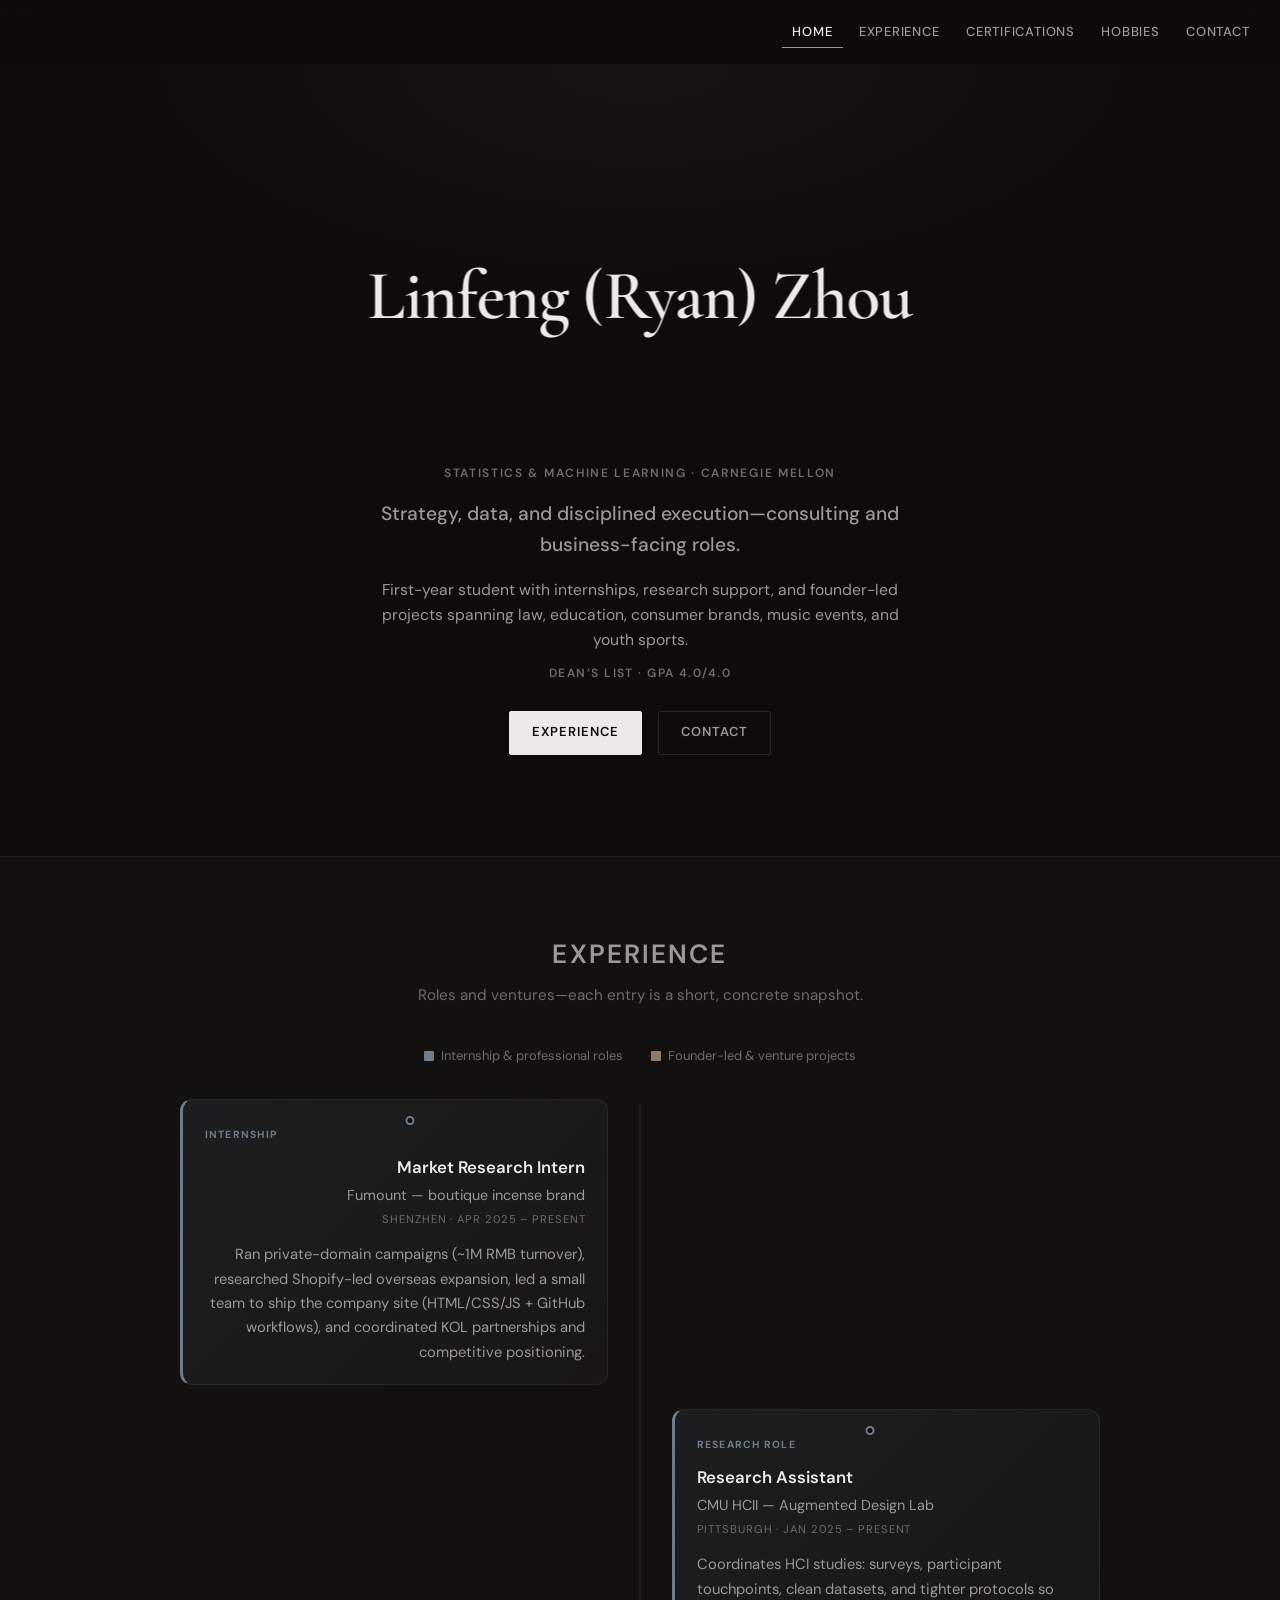
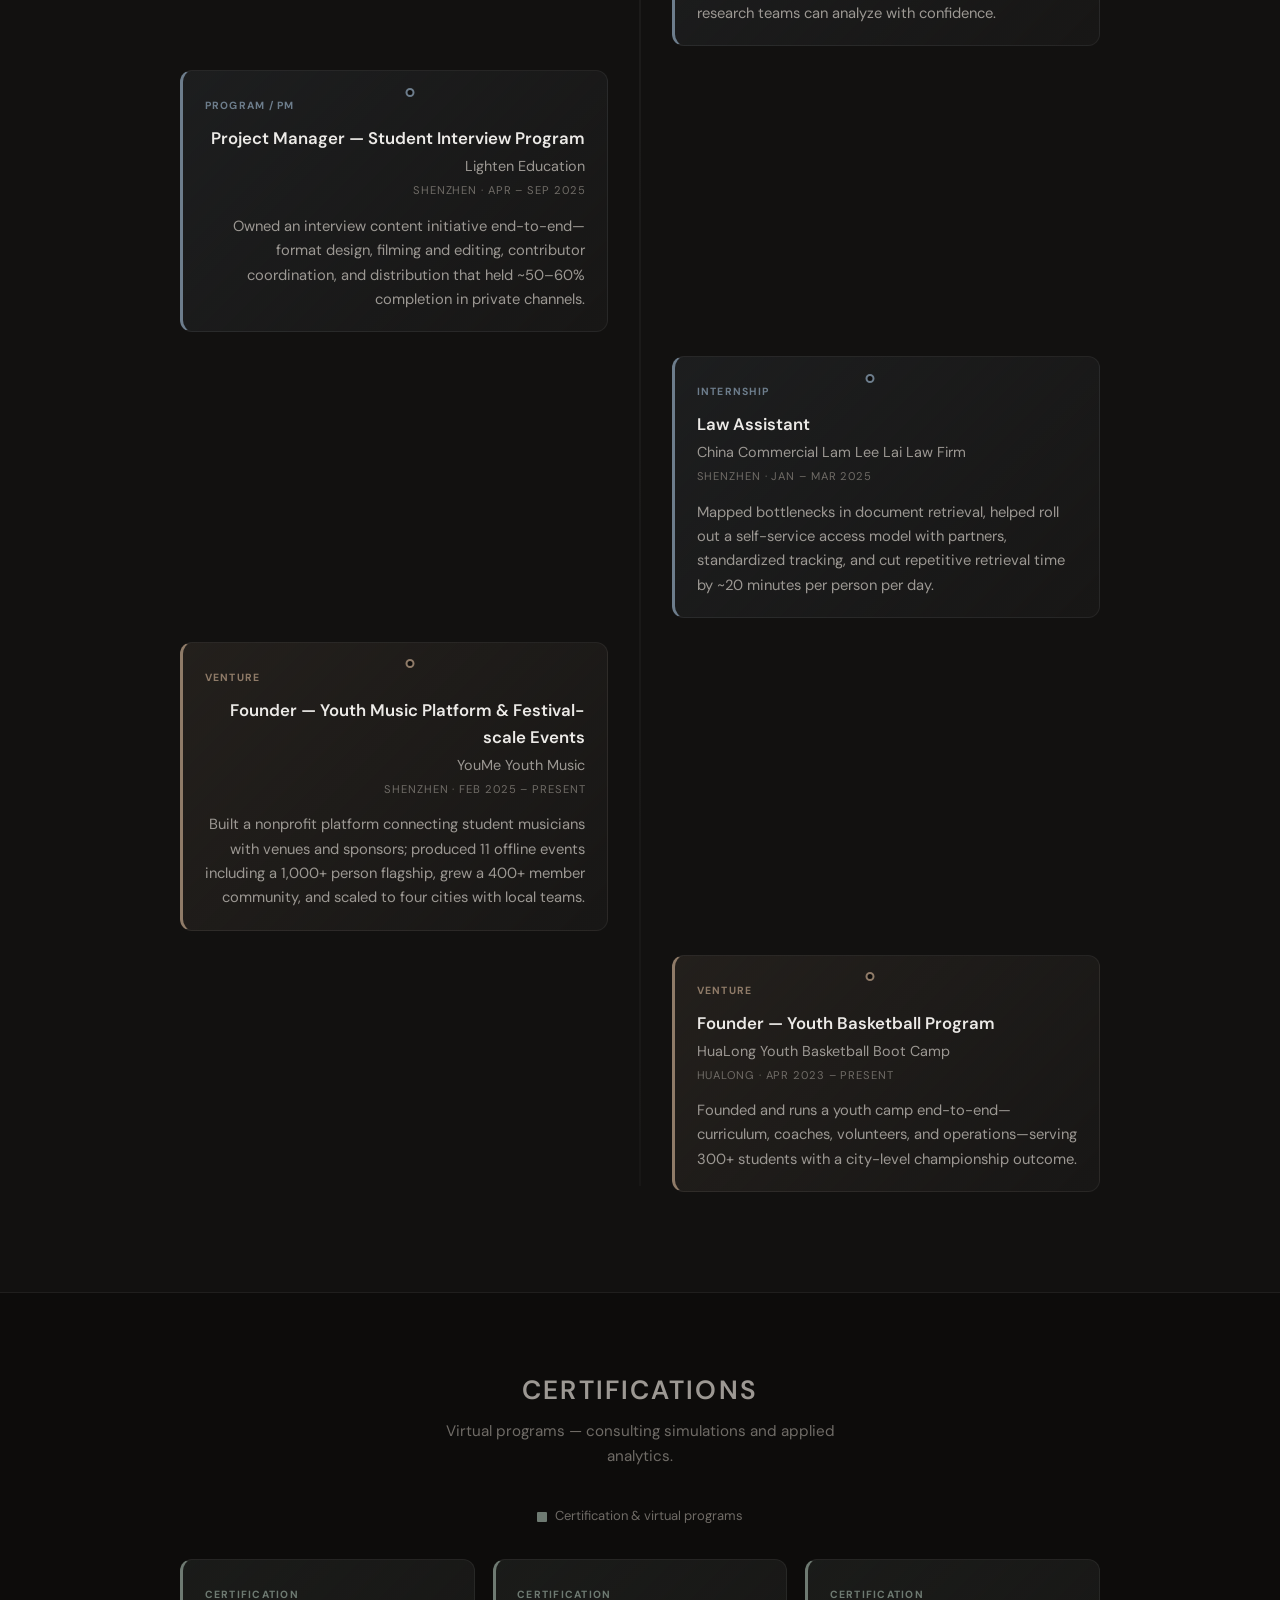
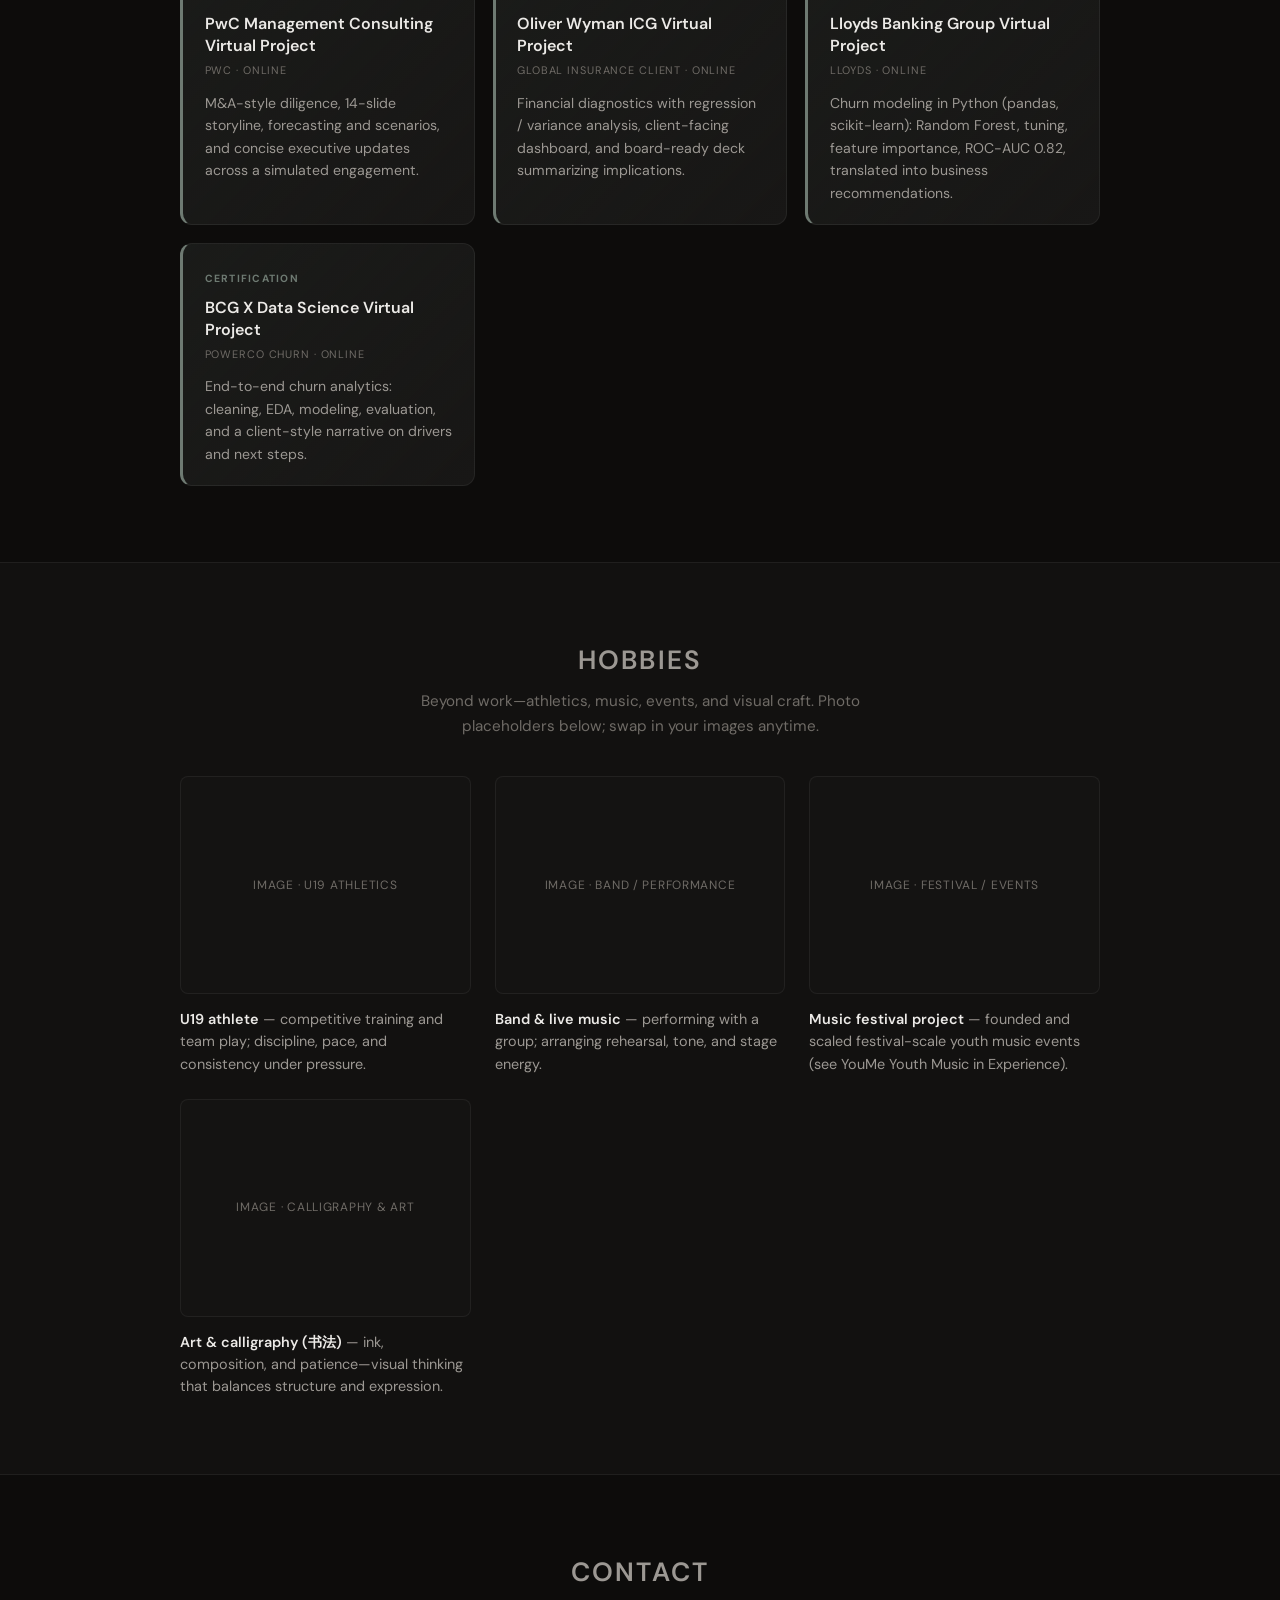
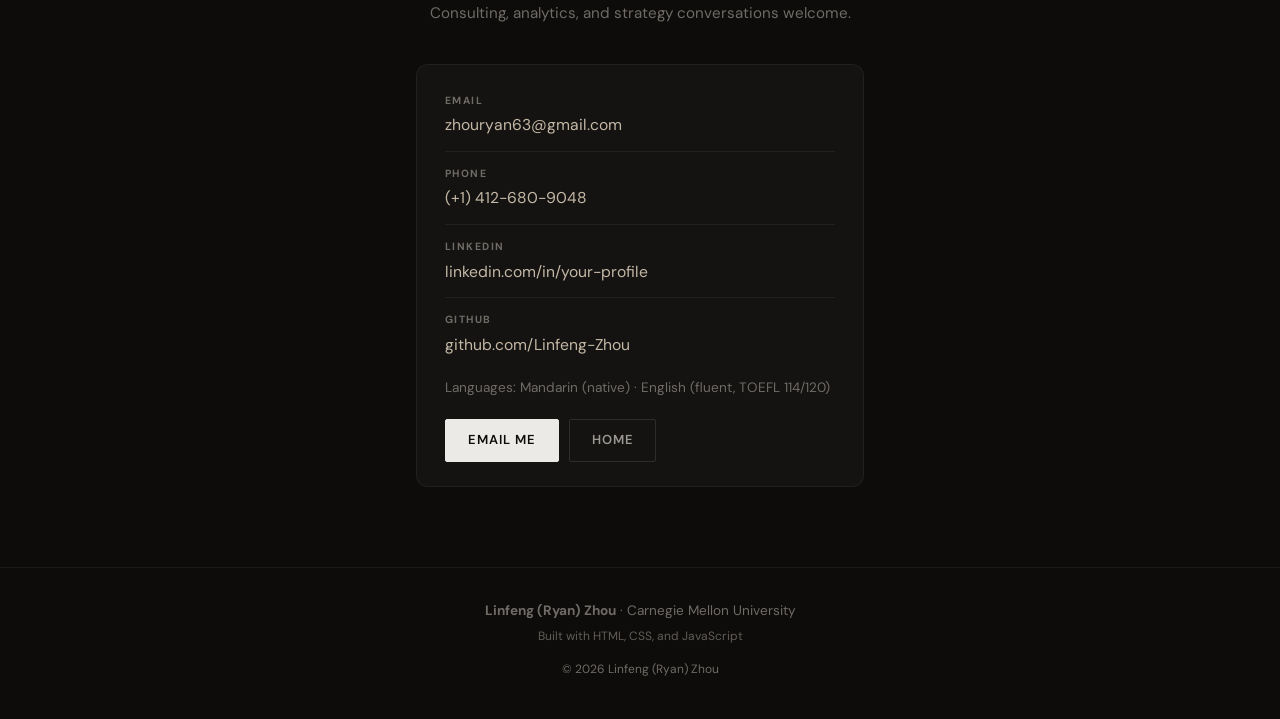
==== commit 16eb0dde: "new version new version" ====
--- a/index.html
+++ b/index.html
@@ -3,22 +3,26 @@
 <head>
   <meta charset="UTF-8" />
   <meta name="viewport" content="width=device-width, initial-scale=1.0" />
-  <meta name="description" content="Linfeng (Ryan) Zhou — Carnegie Mellon Statistics & Machine Learning. Consulting, strategy, and data." />
-  <title>Linfeng (Ryan) Zhou | Strategy, Data &amp; Execution</title>
-
-  <!-- Unicorn favicon — preserved from existing site -->
+  <meta name="description" content="Linfeng (Ryan) Zhou — Carnegie Mellon Statistics & Machine Learning." />
+  <title>Linfeng (Ryan) Zhou</title>
+
   <link rel="icon" type="image/png" href="https://img.icons8.com/?size=100&id=1t3xsvmGzWcV&format=png&color=000000" />
   <link rel="preconnect" href="https://fonts.googleapis.com" />
   <link rel="preconnect" href="https://fonts.gstatic.com" crossorigin />
-  <link href="https://fonts.googleapis.com/css2?family=DM+Sans:ital,opsz,wght@0,9..40,400;0,9..40,500;0,9..40,600;0,9..40,700;1,9..40,400&family=Outfit:wght@500;600;700;800&display=swap" rel="stylesheet" />
+  <link href="https://fonts.googleapis.com/css2?family=Cormorant+Garamond:ital,wght@0,500;0,600;1,500&family=DM+Sans:ital,opsz,wght@0,9..40,400;0,9..40,500;0,9..40,600;1,9..40,400&display=swap" rel="stylesheet" />
   <link rel="stylesheet" href="style.css" />
 </head>
 <body class="is-loading">
   <a class="skip-link" href="#main">Skip to content</a>
 
+  <!-- Single H1: morphs from center (large) to top bar (small) via script.js -->
+  <h1 class="site-name" id="site-name">
+    <a class="site-name__link" href="#hero">Linfeng (Ryan) Zhou</a>
+  </h1>
+
   <header class="site-header" id="top">
     <nav class="navbar" aria-label="Primary">
-      <a class="navbar__brand" href="#hero">LZ</a>
+      <div class="navbar__spacer" aria-hidden="true"></div>
 
       <button
         class="navbar__toggle"
@@ -34,115 +38,119 @@
 
       <ul class="navbar__links" id="primary-menu">
         <li><a class="nav-link" href="#hero" data-section="hero">Home</a></li>
-        <li><a class="nav-link" href="#job-experience" data-section="job-experience">Job Experience</a></li>
+        <li><a class="nav-link" href="#job-experience" data-section="job-experience">Experience</a></li>
         <li><a class="nav-link" href="#certifications" data-section="certifications">Certifications</a></li>
-        <li><a class="nav-link" href="#activities" data-section="activities">Activities</a></li>
-        <li><a class="nav-link" href="#interests" data-section="interests">Interests</a></li>
+        <li><a class="nav-link" href="#hobbies" data-section="hobbies">Hobbies</a></li>
         <li><a class="nav-link" href="#contact" data-section="contact">Contact</a></li>
       </ul>
     </nav>
   </header>
 
   <main id="main">
-    <!-- ========== HERO ========== -->
     <section class="hero" id="hero" data-section-id="hero">
-      <div class="hero__aurora" aria-hidden="true"></div>
-      <div class="hero__grid" aria-hidden="true"></div>
+      <div class="hero__quiet" aria-hidden="true"></div>
       <div class="container hero__inner">
         <div class="hero__content">
-          <p class="hero__eyebrow reveal" data-reveal>Statistics &amp; Machine Learning · Carnegie Mellon University</p>
-          <h1 class="hero__name reveal" data-reveal data-reveal-delay="60">
-            <span class="hero__name-line">Linfeng (Ryan) Zhou</span>
-          </h1>
-          <p class="hero__tagline reveal" data-reveal data-reveal-delay="120">
-            Building judgment at the intersection of strategy, data, and execution.
+          <p class="hero__eyebrow reveal" data-reveal>Statistics &amp; Machine Learning · Carnegie Mellon</p>
+          <p class="hero__tagline reveal" data-reveal data-reveal-delay="80">
+            Strategy, data, and disciplined execution—consulting and business-facing roles.
           </p>
-          <p class="hero__intro reveal" data-reveal data-reveal-delay="180">
-            First-year student recruiting for consulting, analytics, and business-facing roles—comfortable with ambiguity,
-            quantitative rigor, and operator-level follow-through from research support to founder-led initiatives.
+          <p class="hero__intro reveal" data-reveal data-reveal-delay="140">
+            First-year student with internships, research support, and founder-led projects spanning law, education,
+            consumer brands, music events, and youth sports.
           </p>
-          <p class="hero__cred reveal" data-reveal data-reveal-delay="200">
-            B.S. Statistics &amp; Machine Learning · Dean’s List · GPA 4.0/4.0
-          </p>
-          <div class="hero__actions reveal" data-reveal data-reveal-delay="240">
-            <a class="btn btn--primary" href="#job-experience">View Experience</a>
-            <a class="btn btn--ghost" href="#contact">Contact Me</a>
+          <p class="hero__cred reveal" data-reveal data-reveal-delay="180">Dean’s List · GPA 4.0/4.0</p>
+          <div class="hero__actions reveal" data-reveal data-reveal-delay="220">
+            <a class="btn btn--primary" href="#job-experience">Experience</a>
+            <a class="btn btn--ghost" href="#contact">Contact</a>
           </div>
         </div>
       </div>
     </section>
 
-    <!-- ========== JOB EXPERIENCE ========== -->
+    <!-- ========== EXPERIENCE (intern / professional vs venture) ========== -->
     <section class="section section--alt" id="job-experience" data-section-id="job-experience">
       <div class="container">
         <header class="section__header reveal" data-reveal>
-          <h2 class="section__title">Job Experience</h2>
-          <p class="section__subtitle">Internships, research, and professional roles—structured for quick scanning.</p>
+          <h2 class="section__title">Experience</h2>
+          <p class="section__subtitle">Roles and ventures—each entry is a short, concrete snapshot.</p>
         </header>
 
+        <div class="type-legend reveal" data-reveal aria-label="Experience type key">
+          <span class="type-legend__item type-legend__item--intern"><span class="type-legend__swatch"></span> Internship &amp; professional roles</span>
+          <span class="type-legend__item type-legend__item--venture"><span class="type-legend__swatch"></span> Founder-led &amp; venture projects</span>
+        </div>
+
         <ol class="timeline">
-          <li class="timeline__item reveal" data-reveal>
-            <article class="exp-card">
-              <div class="exp-card__head">
-                <h3 class="exp-card__title">Market Research Intern</h3>
-                <p class="exp-card__org">Fumount — boutique incense brand (China)</p>
-                <p class="exp-card__meta">Shenzhen, China · Apr 2025 – Present</p>
-              </div>
-              <ul class="bullet-list">
-                <li>Supported online marketing campaigns that generated roughly 1M RMB cumulative turnover through private-domain traffic channels.</li>
-                <li>Researched the Shopify ecosystem to inform overseas expansion strategy for the brand.</li>
-                <li>Led a technical team to build the company website with HTML, CSS, and JavaScript—using AI-assisted workflows and GitHub-based collaboration to improve delivery speed.</li>
-                <li>Benchmarked domestic competitors on pricing, market size, and consumer profiles; helped define a premium, customized overseas positioning.</li>
-                <li>Coordinated with e-commerce platforms and industry KOLs for partnerships, private-domain growth, and promotions that exceeded sales expectations.</li>
-              </ul>
-            </article>
-          </li>
-
-          <li class="timeline__item reveal" data-reveal>
-            <article class="exp-card">
-              <div class="exp-card__head">
-                <h3 class="exp-card__title">Research Assistant</h3>
-                <p class="exp-card__org">CMU Human-Computer Interaction Institute — Augmented Design Lab</p>
-                <p class="exp-card__meta">Pittsburgh, PA · Jan 2025 – Present</p>
-              </div>
-              <ul class="bullet-list">
-                <li>Supports HCI research through disciplined study coordination, survey distribution, and high-quality data collection.</li>
-                <li>Manages participant touchpoints, tracks responses across study phases, and collates experimental outputs.</li>
-                <li>Organizes and preprocesses datasets for analysis with consistent documentation and quality control.</li>
-                <li>Collaborates with researchers to streamline protocols and improve end-to-end data collection workflows.</li>
-              </ul>
-            </article>
-          </li>
-
-          <li class="timeline__item reveal" data-reveal>
-            <article class="exp-card">
-              <div class="exp-card__head">
-                <h3 class="exp-card__title">Project Manager — Student Interview Program</h3>
-                <p class="exp-card__org">Lighten Education</p>
-                <p class="exp-card__meta">Shenzhen, China · Apr 2025 – Sep 2025</p>
-              </div>
-              <ul class="bullet-list">
-                <li>Led development of a student interview content initiative from concept through distribution.</li>
-                <li>Designed long-form interview formats aligned with audience needs and brand standards.</li>
-                <li>Owned filming, editing, and logistics—coordinating contributors to ship on schedule.</li>
-                <li>Achieved roughly 50–60% average completion rates across targeted private distribution channels.</li>
-              </ul>
-            </article>
-          </li>
-
-          <li class="timeline__item reveal" data-reveal>
-            <article class="exp-card">
-              <div class="exp-card__head">
-                <h3 class="exp-card__title">Law Assistant</h3>
-                <p class="exp-card__org">China Commercial Lam Lee Lai Law Firm</p>
-                <p class="exp-card__meta">Shenzhen, China · Jan 2025 – Mar 2025</p>
-              </div>
-              <ul class="bullet-list">
-                <li>Analyzed bottlenecks in internal client data and document retrieval processes.</li>
-                <li>Supported partners in launching a self-service access system to reduce manual approvals and improve retrieval efficiency.</li>
-                <li>Standardized document management and tracking protocols—improving transparency and turnaround time.</li>
-                <li>Reduced average document retrieval effort by roughly 20 minutes per employee per day.</li>
-              </ul>
+          <li class="timeline__item reveal" data-reveal data-type="intern">
+            <article class="exp-card exp-card--intern">
+              <span class="exp-card__badge">Internship</span>
+              <h3 class="exp-card__title">Market Research Intern</h3>
+              <p class="exp-card__org">Fumount — boutique incense brand</p>
+              <p class="exp-card__meta">Shenzhen · Apr 2025 – Present</p>
+              <p class="exp-card__desc">
+                Ran private-domain campaigns (~1M RMB turnover), researched Shopify-led overseas expansion, led a small team to ship the company site (HTML/CSS/JS + GitHub workflows), and coordinated KOL partnerships and competitive positioning.
+              </p>
+            </article>
+          </li>
+
+          <li class="timeline__item reveal" data-reveal data-type="intern">
+            <article class="exp-card exp-card--intern">
+              <span class="exp-card__badge">Research role</span>
+              <h3 class="exp-card__title">Research Assistant</h3>
+              <p class="exp-card__org">CMU HCII — Augmented Design Lab</p>
+              <p class="exp-card__meta">Pittsburgh · Jan 2025 – Present</p>
+              <p class="exp-card__desc">
+                Coordinates HCI studies: surveys, participant touchpoints, clean datasets, and tighter protocols so research teams can analyze with confidence.
+              </p>
+            </article>
+          </li>
+
+          <li class="timeline__item reveal" data-reveal data-type="intern">
+            <article class="exp-card exp-card--intern">
+              <span class="exp-card__badge">Program / PM</span>
+              <h3 class="exp-card__title">Project Manager — Student Interview Program</h3>
+              <p class="exp-card__org">Lighten Education</p>
+              <p class="exp-card__meta">Shenzhen · Apr – Sep 2025</p>
+              <p class="exp-card__desc">
+                Owned an interview content initiative end-to-end—format design, filming and editing, contributor coordination, and distribution that held ~50–60% completion in private channels.
+              </p>
+            </article>
+          </li>
+
+          <li class="timeline__item reveal" data-reveal data-type="intern">
+            <article class="exp-card exp-card--intern">
+              <span class="exp-card__badge">Internship</span>
+              <h3 class="exp-card__title">Law Assistant</h3>
+              <p class="exp-card__org">China Commercial Lam Lee Lai Law Firm</p>
+              <p class="exp-card__meta">Shenzhen · Jan – Mar 2025</p>
+              <p class="exp-card__desc">
+                Mapped bottlenecks in document retrieval, helped roll out a self-service access model with partners, standardized tracking, and cut repetitive retrieval time by ~20 minutes per person per day.
+              </p>
+            </article>
+          </li>
+
+          <li class="timeline__item reveal" data-reveal data-type="venture">
+            <article class="exp-card exp-card--venture">
+              <span class="exp-card__badge">Venture</span>
+              <h3 class="exp-card__title">Founder — Youth Music Platform &amp; Festival-scale Events</h3>
+              <p class="exp-card__org">YouMe Youth Music</p>
+              <p class="exp-card__meta">Shenzhen · Feb 2025 – Present</p>
+              <p class="exp-card__desc">
+                Built a nonprofit platform connecting student musicians with venues and sponsors; produced 11 offline events including a 1,000+ person flagship, grew a 400+ member community, and scaled to four cities with local teams.
+              </p>
+            </article>
+          </li>
+
+          <li class="timeline__item reveal" data-reveal data-type="venture">
+            <article class="exp-card exp-card--venture">
+              <span class="exp-card__badge">Venture</span>
+              <h3 class="exp-card__title">Founder — Youth Basketball Program</h3>
+              <p class="exp-card__org">HuaLong Youth Basketball Boot Camp</p>
+              <p class="exp-card__meta">HuaLong · Apr 2023 – Present</p>
+              <p class="exp-card__desc">
+                Founded and runs a youth camp end-to-end—curriculum, coaches, volunteers, and operations—serving 300+ students with a city-level championship outcome.
+              </p>
             </article>
           </li>
         </ol>
@@ -154,115 +162,98 @@
       <div class="container">
         <header class="section__header reveal" data-reveal>
           <h2 class="section__title">Certifications</h2>
-          <p class="section__subtitle">Virtual programs and simulations—consulting, analytics, and applied data science.</p>
+          <p class="section__subtitle">Virtual programs — consulting simulations and applied analytics.</p>
         </header>
 
+        <div class="type-legend type-legend--cert reveal" data-reveal>
+          <span class="type-legend__item type-legend__item--cert"><span class="type-legend__swatch"></span> Certification &amp; virtual programs</span>
+        </div>
+
         <div class="cert-grid">
-          <article class="cert-card reveal" data-reveal>
-            <div class="cert-card__accent" aria-hidden="true"></div>
+          <article class="cert-card cert-card--cert reveal" data-reveal>
+            <span class="cert-card__badge">Certification</span>
             <h3 class="cert-card__name">PwC Management Consulting Virtual Project</h3>
             <p class="cert-card__issuer">PwC · Online</p>
-            <ul class="bullet-list bullet-list--compact">
-              <li>Due diligence for a simulated M&amp;A project: business and financial analysis, transaction risks, and synergy value.</li>
-              <li>Delivered a 14-slide analytical deck with forecasting models, scenario analysis, and executive-ready progress updates.</li>
-              <li>Exposure to flexible modeling and concise structured communication across workstreams.</li>
-            </ul>
-          </article>
-
-          <article class="cert-card reveal" data-reveal>
-            <div class="cert-card__accent" aria-hidden="true"></div>
-            <h3 class="cert-card__name">Oliver Wyman Integrated Consulting Group Virtual Project</h3>
-            <p class="cert-card__issuer">Oliver Wyman · Global insurance client · Online</p>
-            <ul class="bullet-list bullet-list--compact">
-              <li>Business diagnostics and financial statement analysis using regression and variance-style methods to explain performance gaps.</li>
-              <li>Built a client-facing visual dashboard and compiled findings into a formal presentation deck.</li>
-            </ul>
-          </article>
-
-          <article class="cert-card reveal" data-reveal>
-            <div class="cert-card__accent" aria-hidden="true"></div>
+            <p class="cert-card__desc">
+              M&amp;A-style diligence, 14-slide storyline, forecasting and scenarios, and concise executive updates across a simulated engagement.
+            </p>
+          </article>
+
+          <article class="cert-card cert-card--cert reveal" data-reveal>
+            <span class="cert-card__badge">Certification</span>
+            <h3 class="cert-card__name">Oliver Wyman ICG Virtual Project</h3>
+            <p class="cert-card__issuer">Global insurance client · Online</p>
+            <p class="cert-card__desc">
+              Financial diagnostics with regression / variance analysis, client-facing dashboard, and board-ready deck summarizing implications.
+            </p>
+          </article>
+
+          <article class="cert-card cert-card--cert reveal" data-reveal>
+            <span class="cert-card__badge">Certification</span>
             <h3 class="cert-card__name">Lloyds Banking Group Virtual Project</h3>
-            <p class="cert-card__issuer">Lloyds Banking Group · Online</p>
-            <ul class="bullet-list bullet-list--compact">
-              <li>End-to-end customer churn workflow: preprocessing, feature engineering, and modeling in Python (pandas, scikit-learn).</li>
-              <li>Random Forest with tuning and feature-importance analysis; ROC-AUC 0.82.</li>
-              <li>Translated model outputs into practical business-facing insights.</li>
-            </ul>
-          </article>
-
-          <article class="cert-card reveal" data-reveal>
-            <div class="cert-card__accent" aria-hidden="true"></div>
+            <p class="cert-card__issuer">Lloyds · Online</p>
+            <p class="cert-card__desc">
+              Churn modeling in Python (pandas, scikit-learn): Random Forest, tuning, feature importance, ROC-AUC 0.82, translated into business recommendations.
+            </p>
+          </article>
+
+          <article class="cert-card cert-card--cert reveal" data-reveal>
+            <span class="cert-card__badge">Certification</span>
             <h3 class="cert-card__name">BCG X Data Science Virtual Project</h3>
-            <p class="cert-card__issuer">BCG X · PowerCo churn scenario · Online</p>
-            <ul class="bullet-list bullet-list--compact">
-              <li>Data cleaning and EDA in Python; handled missing values and outliers; structured data for modeling.</li>
-              <li>Built models to predict churn for PowerCo; analyzed drivers including pricing, service quality, and regional effects.</li>
-              <li>Evaluated performance and delivered a client-style summary with data-driven recommendations.</li>
-            </ul>
-          </article>
-        </div>
-      </div>
-    </section>
-
-    <!-- ========== ACTIVITIES ========== -->
-    <section class="section section--alt" id="activities" data-section-id="activities">
+            <p class="cert-card__issuer">PowerCo churn · Online</p>
+            <p class="cert-card__desc">
+              End-to-end churn analytics: cleaning, EDA, modeling, evaluation, and a client-style narrative on drivers and next steps.
+            </p>
+          </article>
+        </div>
+      </div>
+    </section>
+
+    <!-- ========== HOBBIES (image slots reserved) ========== -->
+    <section class="section section--alt section--hobbies" id="hobbies" data-section-id="hobbies">
       <div class="container">
         <header class="section__header reveal" data-reveal>
-          <h2 class="section__title">Activities</h2>
-          <p class="section__subtitle">Leadership, initiative, and community building outside of formal employment.</p>
+          <h2 class="section__title">Hobbies</h2>
+          <p class="section__subtitle">Beyond work—athletics, music, events, and visual craft. Photo placeholders below; swap in your images anytime.</p>
         </header>
 
-        <div class="activity-grid">
-          <article class="activity-card reveal" data-reveal>
-            <div class="activity-card__icon" aria-hidden="true">◇</div>
-            <h3 class="activity-card__title">Founder</h3>
-            <p class="activity-card__org">YouMe Youth Music</p>
-            <p class="activity-card__meta">Shenzhen, China · Feb 2025 – Present</p>
-            <ul class="bullet-list bullet-list--compact">
-              <li>Founded a student musician platform connecting bands with venues, brands, and sponsors (non-profit).</li>
-              <li>Led recruitment, partnerships, event planning, on-site execution, and monetization experiments.</li>
-              <li>Delivered 11 offline events, including a flagship with 1,000+ attendees; grew a 400+ member community.</li>
-              <li>Scaled to four cities through decentralized local organizing teams.</li>
-            </ul>
-          </article>
-
-          <article class="activity-card reveal" data-reveal>
-            <div class="activity-card__icon" aria-hidden="true">◆</div>
-            <h3 class="activity-card__title">Founder</h3>
-            <p class="activity-card__org">HuaLong Youth Basketball Boot Camp</p>
-            <p class="activity-card__meta">HuaLong, China · Apr 2023 – Present</p>
-            <ul class="bullet-list bullet-list--compact">
-              <li>Founded and operated a youth basketball camp with accountability for programming quality and safety.</li>
-              <li>Designed curricula and executed sessions with consistent standards week to week.</li>
-              <li>Coordinated coaches, volunteers, logistics, and day-of operations for a growing participant base.</li>
-              <li>Supported 300+ students; program culminated in a city-level championship outcome.</li>
-            </ul>
-          </article>
-        </div>
-      </div>
-    </section>
-
-    <!-- ========== INTERESTS ========== -->
-    <section class="section" id="interests" data-section-id="interests">
-      <div class="container">
-        <header class="section__header reveal" data-reveal>
-          <h2 class="section__title">Interests</h2>
-          <p class="section__subtitle">Personal dimensions that complement analytical and professional work.</p>
-        </header>
-
-        <div class="interests-wrap reveal" data-reveal>
-          <ul class="interest-tags" aria-label="Personal interests">
-            <li class="interest-tag"><span class="interest-tag__glow" aria-hidden="true"></span>Basketball</li>
-            <li class="interest-tag"><span class="interest-tag__glow" aria-hidden="true"></span>Electric guitar</li>
-            <li class="interest-tag"><span class="interest-tag__glow" aria-hidden="true"></span>Sailing</li>
-            <li class="interest-tag"><span class="interest-tag__glow" aria-hidden="true"></span>Eastern art</li>
-            <li class="interest-tag"><span class="interest-tag__glow" aria-hidden="true"></span>Music &amp; live events</li>
-            <li class="interest-tag"><span class="interest-tag__glow" aria-hidden="true"></span>Branding &amp; positioning</li>
-            <li class="interest-tag"><span class="interest-tag__glow" aria-hidden="true"></span>Business strategy</li>
-          </ul>
-          <p class="interests-note">
-            Languages: Mandarin (native) · English (fluent, TOEFL 114/120)
-          </p>
+        <div class="hobbies-grid">
+          <article class="hobby-card reveal" data-reveal>
+            <div class="hobby-card__frame">
+              <!-- Replace src when ready: <img src="assets/hobby-u19.jpg" alt="…" /> -->
+              <div class="hobby-card__placeholder">Image · U19 athletics</div>
+            </div>
+            <p class="hobby-card__text">
+              <strong>U19 athlete</strong> — competitive training and team play; discipline, pace, and consistency under pressure.
+            </p>
+          </article>
+
+          <article class="hobby-card reveal" data-reveal data-reveal-delay="60">
+            <div class="hobby-card__frame">
+              <div class="hobby-card__placeholder">Image · Band / performance</div>
+            </div>
+            <p class="hobby-card__text">
+              <strong>Band &amp; live music</strong> — performing with a group; arranging rehearsal, tone, and stage energy.
+            </p>
+          </article>
+
+          <article class="hobby-card reveal" data-reveal data-reveal-delay="120">
+            <div class="hobby-card__frame">
+              <div class="hobby-card__placeholder">Image · Festival / events</div>
+            </div>
+            <p class="hobby-card__text">
+              <strong>Music festival project</strong> — founded and scaled festival-scale youth music events (see YouMe Youth Music in Experience).
+            </p>
+          </article>
+
+          <article class="hobby-card reveal" data-reveal data-reveal-delay="180">
+            <div class="hobby-card__frame">
+              <div class="hobby-card__placeholder">Image · Calligraphy &amp; art</div>
+            </div>
+            <p class="hobby-card__text">
+              <strong>Art &amp; calligraphy (书法)</strong> — ink, composition, and patience—visual thinking that balances structure and expression.
+            </p>
+          </article>
         </div>
       </div>
     </section>
@@ -272,7 +263,7 @@
       <div class="container">
         <header class="section__header reveal" data-reveal>
           <h2 class="section__title">Contact</h2>
-          <p class="section__subtitle">Open to internships and conversations in consulting, analytics, and strategy.</p>
+          <p class="section__subtitle">Consulting, analytics, and strategy conversations welcome.</p>
         </header>
 
         <div class="contact-panel reveal" data-reveal>
@@ -294,9 +285,10 @@
               <a href="https://github.com/Linfeng-Zhou" target="_blank" rel="noopener noreferrer">github.com/Linfeng-Zhou</a>
             </li>
           </ul>
+          <p class="contact-lang">Languages: Mandarin (native) · English (fluent, TOEFL 114/120)</p>
           <div class="contact-actions">
             <a class="btn btn--primary" href="mailto:zhouryan63@gmail.com?subject=Hello%20Ryan">Email me</a>
-            <a class="btn btn--ghost" href="#hero">Back to top</a>
+            <a class="btn btn--ghost" href="#hero">Home</a>
           </div>
         </div>
       </div>
--- a/style.css
+++ b/style.css
@@ -1,43 +1,37 @@
 /* =============================================================================
-   Linfeng (Ryan) Zhou — portfolio
-   Dark, high-contrast, subtle neon accents (blue / violet)
+   Linfeng (Ryan) Zhou — editorial dark, restrained palette (no neon / “tech” glow)
    ============================================================================= */
 
 :root {
-  --bg-deep: #05060a;
-  --bg: #080a10;
-  --bg-elevated: #0e1118;
-  --bg-card: #12161f;
-  --border: rgba(255, 255, 255, 0.07);
-  --border-strong: rgba(255, 255, 255, 0.12);
-
-  --text: #f0f2f7;
-  --text-muted: #98a2b3;
-  --text-faint: #6b7280;
-
-  --blue: #38bdf8;
-  --blue-dim: rgba(56, 189, 248, 0.12);
-  --violet: #a78bfa;
-  --violet-dim: rgba(167, 139, 250, 0.14);
-  --silver: #e2e8f0;
-
-  --accent: var(--blue);
-  --accent-2: var(--violet);
-  --glow-blue: rgba(56, 189, 248, 0.45);
-  --glow-violet: rgba(167, 139, 250, 0.35);
-
-  --font-display: "Outfit", ui-sans-serif, system-ui, sans-serif;
+  --bg: #0d0c0b;
+  --bg-raised: #141312;
+  --bg-card: #181716;
+  --border: rgba(255, 255, 255, 0.06);
+  --border-strong: rgba(255, 255, 255, 0.11);
+
+  --text: #eceae7;
+  --text-muted: #9c9893;
+  --text-faint: #6f6b66;
+
+  /* Type colors — muted, print-like */
+  --type-intern: #6d7d8c;
+  --type-intern-bg: rgba(109, 125, 140, 0.12);
+  --type-venture: #8f7b68;
+  --type-venture-bg: rgba(143, 123, 104, 0.14);
+  --type-cert: #6e7a72;
+  --type-cert-bg: rgba(110, 122, 114, 0.14);
+
+  --link: #c4b8a5;
+  --link-hover: #e8e2d9;
+
+  --font-display-name: "Cormorant Garamond", Georgia, "Times New Roman", serif;
   --font-sans: "DM Sans", ui-sans-serif, system-ui, sans-serif;
 
-  --container: 1040px;
-  --radius: 14px;
-  --radius-sm: 10px;
-  --header-h: 72px;
-  --ease: cubic-bezier(0.22, 1, 0.36, 1);
-  --dur: 0.5s;
-
-  --nav-bg: linear-gradient(180deg, rgba(5, 6, 10, 0.88) 0%, rgba(5, 6, 10, 0.55) 100%);
-  --nav-bg-scrolled: rgba(8, 10, 16, 0.92);
+  --container: 920px;
+  --radius: 12px;
+  --radius-sm: 8px;
+  --header-h: 64px;
+  --ease: cubic-bezier(0.25, 0.1, 0.25, 1);
 }
 
 *,
@@ -67,7 +61,7 @@
   margin: 0;
   font-family: var(--font-sans);
   font-size: 1rem;
-  line-height: 1.65;
+  line-height: 1.6;
   color: var(--text);
   background: var(--bg);
   -webkit-font-smoothing: antialiased;
@@ -79,7 +73,7 @@
 
 body.is-ready {
   opacity: 1;
-  transition: opacity 0.55s var(--ease);
+  transition: opacity 0.45s var(--ease);
 }
 
 img {
@@ -89,17 +83,17 @@
 }
 
 a {
-  color: var(--blue);
+  color: var(--link);
   text-decoration: none;
-  transition: color 0.2s ease, box-shadow 0.25s ease, transform 0.2s ease;
+  transition: color 0.2s ease;
 }
 
 a:hover {
-  color: #7dd3fc;
+  color: var(--link-hover);
 }
 
 a:focus-visible {
-  outline: 2px solid var(--violet);
+  outline: 1px solid var(--text-muted);
   outline-offset: 3px;
 }
 
@@ -120,7 +114,7 @@
   left: -9999px;
   top: 0.75rem;
   padding: 0.5rem 1rem;
-  background: var(--bg-elevated);
+  background: var(--bg-raised);
   border: 1px solid var(--border);
   border-radius: var(--radius-sm);
   z-index: 1000;
@@ -133,6 +127,43 @@
 .container {
   width: min(100% - 2rem, var(--container));
   margin-inline: auto;
+}
+
+/* ----- Floating name (H1) — position + size driven by script.js ----- */
+
+.site-name {
+  position: fixed;
+  z-index: 250;
+  margin: 0;
+  padding: 0;
+  font-family: var(--font-display-name);
+  font-weight: 600;
+  letter-spacing: -0.02em;
+  line-height: 1.05;
+  pointer-events: none;
+  color: var(--text);
+  will-change: transform, left, top, font-size;
+}
+
+.site-name__link {
+  pointer-events: auto;
+  color: inherit;
+  display: block;
+  text-decoration: none;
+}
+
+.site-name__link:hover {
+  color: var(--link-hover);
+}
+
+@media (prefers-reduced-motion: reduce) {
+  .site-name {
+    left: 1.25rem !important;
+    top: 1.1rem !important;
+    font-size: 1.125rem !important;
+    transform: none !important;
+    will-change: auto;
+  }
 }
 
 /* ----- Header / Nav ----- */
@@ -146,46 +177,32 @@
 .navbar {
   display: flex;
   align-items: center;
-  justify-content: space-between;
+  justify-content: flex-end;
   gap: 1rem;
   min-height: var(--header-h);
-  padding: 0.5rem min(1.5rem, 4vw);
-  background: var(--nav-bg);
-  backdrop-filter: blur(14px);
-  -webkit-backdrop-filter: blur(14px);
+  padding: 0.5rem min(1.25rem, 4vw);
+  background: linear-gradient(180deg, rgba(13, 12, 11, 0.94) 0%, rgba(13, 12, 11, 0.78) 100%);
+  backdrop-filter: blur(12px);
+  -webkit-backdrop-filter: blur(12px);
   border-bottom: 1px solid transparent;
-  transition: background 0.35s var(--ease), border-color 0.35s var(--ease), box-shadow 0.35s var(--ease);
+  transition: border-color 0.35s var(--ease), background 0.35s var(--ease);
 }
 
 .site-header.is-scrolled .navbar {
-  background: var(--nav-bg-scrolled);
   border-bottom-color: var(--border);
-  box-shadow: 0 12px 40px rgba(0, 0, 0, 0.35);
-}
-
-.navbar__brand {
-  font-family: var(--font-display);
-  font-weight: 800;
-  font-size: 1.125rem;
-  letter-spacing: 0.04em;
-  color: var(--silver);
-  padding: 0.35rem 0.65rem;
-  border-radius: var(--radius-sm);
-  border: 1px solid rgba(255, 255, 255, 0.1);
-  background: linear-gradient(135deg, rgba(56, 189, 248, 0.08), rgba(167, 139, 250, 0.06));
-  box-shadow: 0 0 24px rgba(56, 189, 248, 0.12);
-}
-
-.navbar__brand:hover {
-  color: #fff;
-  box-shadow: 0 0 32px var(--glow-blue);
+  background: rgba(13, 12, 11, 0.97);
+}
+
+.navbar__spacer {
+  flex: 1;
+  min-width: 0;
 }
 
 .navbar__toggle {
   display: none;
   flex-direction: column;
   gap: 5px;
-  padding: 0.6rem;
+  padding: 0.55rem;
   background: transparent;
   border: 1px solid var(--border);
   border-radius: var(--radius-sm);
@@ -196,10 +213,8 @@
 .navbar__toggle-bar {
   display: block;
   width: 22px;
-  height: 2px;
-  background: var(--silver);
-  border-radius: 1px;
-  transition: transform 0.25s ease, opacity 0.25s ease;
+  height: 1px;
+  background: var(--text-muted);
 }
 
 .navbar__links {
@@ -207,30 +222,32 @@
   flex-wrap: wrap;
   align-items: center;
   justify-content: flex-end;
-  gap: 0.25rem 0.5rem;
+  gap: 0.15rem 0.35rem;
   list-style: none;
   margin: 0;
   padding: 0;
 }
 
 .nav-link {
-  font-size: 0.875rem;
+  font-size: 0.8125rem;
   font-weight: 500;
-  color: var(--text-muted);
-  padding: 0.45rem 0.7rem;
-  border-radius: 999px;
+  letter-spacing: 0.06em;
+  text-transform: uppercase;
+  color: var(--text-muted);
+  padding: 0.4rem 0.65rem;
+  border-radius: 2px;
   transition: color 0.2s ease, background 0.2s ease;
 }
 
 .nav-link:hover {
   color: var(--text);
-  background: rgba(255, 255, 255, 0.05);
+  background: rgba(255, 255, 255, 0.04);
 }
 
 .nav-link.is-active {
   color: var(--text);
-  background: linear-gradient(135deg, var(--blue-dim), var(--violet-dim));
-  box-shadow: 0 0 20px rgba(56, 189, 248, 0.15);
+  border-bottom: 1px solid var(--text-muted);
+  border-radius: 0;
 }
 
 @media (max-width: 900px) {
@@ -244,8 +261,7 @@
     flex-direction: column;
     align-items: stretch;
     padding: 1rem 1.25rem 1.5rem;
-    background: rgba(8, 10, 16, 0.97);
-    backdrop-filter: blur(16px);
+    background: rgba(13, 12, 11, 0.98);
     border-bottom: 1px solid var(--border);
     transform: translateY(-100%);
     opacity: 0;
@@ -258,62 +274,22 @@
     opacity: 1;
     pointer-events: auto;
   }
-
-  .site-header.is-menu-open .navbar__toggle-bar:nth-child(1) {
-    transform: translateY(7px) rotate(45deg);
-  }
-  .site-header.is-menu-open .navbar__toggle-bar:nth-child(2) {
-    opacity: 0;
-  }
-  .site-header.is-menu-open .navbar__toggle-bar:nth-child(3) {
-    transform: translateY(-7px) rotate(-45deg);
-  }
 }
 
 /* ----- Hero ----- */
 
 .hero {
   position: relative;
-  min-height: min(92vh, 900px);
-  display: flex;
-  align-items: center;
-  padding: clamp(3rem, 8vw, 6rem) 0;
+  min-height: min(88vh, 820px);
+  padding: min(46vh, 400px) 0 clamp(3rem, 8vw, 5rem);
   overflow: hidden;
 }
 
-.hero__aurora {
-  position: absolute;
-  inset: -40% -20% auto -20%;
-  height: 85%;
-  background:
-    radial-gradient(ellipse 80% 60% at 50% -10%, rgba(56, 189, 248, 0.22), transparent 55%),
-    radial-gradient(ellipse 50% 40% at 80% 20%, rgba(167, 139, 250, 0.18), transparent 50%),
-    radial-gradient(ellipse 45% 35% at 15% 30%, rgba(56, 189, 248, 0.1), transparent 45%);
-  pointer-events: none;
-  animation: aurora-shift 14s ease-in-out infinite alternate;
-}
-
-@keyframes aurora-shift {
-  0% {
-    opacity: 0.85;
-    transform: scale(1) translate(0, 0);
-  }
-  100% {
-    opacity: 1;
-    transform: scale(1.05) translate(2%, 1%);
-  }
-}
-
-.hero__grid {
+.hero__quiet {
   position: absolute;
   inset: 0;
-  background-image:
-    linear-gradient(rgba(255, 255, 255, 0.03) 1px, transparent 1px),
-    linear-gradient(90deg, rgba(255, 255, 255, 0.03) 1px, transparent 1px);
-  background-size: 48px 48px;
-  mask-image: radial-gradient(ellipse 70% 60% at 50% 30%, black 20%, transparent 70%);
+  background: radial-gradient(ellipse 80% 55% at 50% 0%, rgba(255, 255, 255, 0.04) 0%, transparent 55%);
   pointer-events: none;
-  opacity: 0.5;
 }
 
 .hero__inner {
@@ -323,72 +299,37 @@
 }
 
 .hero__content {
-  max-width: 820px;
+  max-width: 34rem;
   margin-inline: auto;
 }
 
 .hero__eyebrow {
-  font-size: 0.8125rem;
+  font-size: 0.75rem;
+  font-weight: 600;
+  letter-spacing: 0.14em;
+  text-transform: uppercase;
+  color: var(--text-faint);
+  margin: 0 0 1rem;
+}
+
+.hero__tagline {
+  font-size: clamp(1.05rem, 2.4vw, 1.2rem);
+  font-weight: 500;
+  color: var(--text-muted);
+  margin: 0 0 1rem;
+}
+
+.hero__intro {
+  font-size: 0.98rem;
+  color: var(--text-muted);
+  margin: 0 0 0.75rem;
+}
+
+.hero__cred {
+  margin: 0 0 1.75rem;
+  font-size: 0.75rem;
   font-weight: 600;
   letter-spacing: 0.12em;
-  text-transform: uppercase;
-  color: var(--text-muted);
-  margin: 0 0 1.25rem;
-}
-
-.hero__name {
-  margin: 0 0 1rem;
-  font-family: var(--font-display);
-  font-weight: 800;
-  font-size: clamp(2.5rem, 6.5vw, 3.75rem);
-  line-height: 1.05;
-  letter-spacing: -0.03em;
-  background: linear-gradient(135deg, #fff 0%, #c8d4e8 45%, var(--blue) 100%);
-  -webkit-background-clip: text;
-  background-clip: text;
-  color: transparent;
-  filter: drop-shadow(0 0 40px rgba(56, 189, 248, 0.25));
-}
-
-.hero__name-line {
-  display: inline-block;
-  animation: hero-title-in 1s var(--ease) both;
-}
-
-@keyframes hero-title-in {
-  from {
-    opacity: 0;
-    transform: translateY(24px);
-    letter-spacing: 0.02em;
-  }
-  to {
-    opacity: 1;
-    transform: translateY(0);
-    letter-spacing: -0.03em;
-  }
-}
-
-.hero__tagline {
-  font-size: clamp(1.125rem, 2.2vw, 1.35rem);
-  font-weight: 500;
-  color: var(--silver);
-  margin: 0 0 1.25rem;
-  max-width: 36em;
-  margin-inline: auto;
-}
-
-.hero__intro {
-  font-size: 1.0625rem;
-  color: var(--text-muted);
-  margin: 0 auto 0.75rem;
-  max-width: 38em;
-}
-
-.hero__cred {
-  margin: 0 auto 2rem;
-  font-size: 0.8125rem;
-  font-weight: 600;
-  letter-spacing: 0.08em;
   text-transform: uppercase;
   color: var(--text-faint);
 }
@@ -396,90 +337,123 @@
 .hero__actions {
   display: flex;
   flex-wrap: wrap;
-  gap: 0.75rem 1rem;
+  gap: 0.65rem 1rem;
   justify-content: center;
 }
 
-/* Buttons */
+/* Buttons — matte, no glow */
 
 .btn {
   display: inline-flex;
   align-items: center;
   justify-content: center;
-  padding: 0.75rem 1.5rem;
+  padding: 0.65rem 1.35rem;
   font-family: var(--font-sans);
-  font-size: 0.9375rem;
+  font-size: 0.8125rem;
   font-weight: 600;
-  border-radius: 999px;
+  letter-spacing: 0.08em;
+  text-transform: uppercase;
+  border-radius: 2px;
   border: 1px solid transparent;
   cursor: pointer;
-  transition: transform 0.2s var(--ease), box-shadow 0.3s ease, border-color 0.2s ease, background 0.2s ease;
+  transition: background 0.2s ease, border-color 0.2s ease, color 0.2s ease;
 }
 
 .btn--primary {
-  color: #05060a;
-  background: linear-gradient(135deg, #38bdf8, #22d3ee);
-  border-color: rgba(255, 255, 255, 0.2);
-  box-shadow:
-    0 0 0 1px rgba(56, 189, 248, 0.4),
-    0 12px 40px rgba(56, 189, 248, 0.25);
+  color: var(--bg);
+  background: var(--text);
+  border-color: var(--text);
 }
 
 .btn--primary:hover {
-  color: #05060a;
-  transform: translateY(-2px);
-  box-shadow:
-    0 0 0 1px rgba(56, 189, 248, 0.6),
-    0 16px 48px rgba(56, 189, 248, 0.4);
+  background: var(--text-muted);
+  border-color: var(--text-muted);
+  color: var(--bg);
 }
 
 .btn--ghost {
-  color: var(--silver);
-  background: rgba(255, 255, 255, 0.04);
+  color: var(--text-muted);
+  background: transparent;
   border-color: var(--border-strong);
 }
 
 .btn--ghost:hover {
-  color: #fff;
-  border-color: rgba(167, 139, 250, 0.45);
-  box-shadow: 0 0 28px var(--glow-violet);
-  transform: translateY(-2px);
+  color: var(--text);
+  border-color: var(--text-muted);
 }
 
 /* ----- Sections ----- */
 
 .section {
-  padding: clamp(3.5rem, 7vw, 5.5rem) 0;
+  padding: clamp(3.25rem, 6vw, 4.75rem) 0;
 }
 
 .section--alt {
-  background: linear-gradient(180deg, rgba(14, 17, 24, 0.5) 0%, rgba(8, 10, 16, 0.3) 100%);
+  background: rgba(255, 255, 255, 0.02);
   border-top: 1px solid var(--border);
   border-bottom: 1px solid var(--border);
 }
 
 .section__header {
   text-align: center;
-  margin-bottom: clamp(2rem, 4vw, 3rem);
+  margin-bottom: clamp(1.75rem, 3vw, 2.5rem);
 }
 
 .section__title {
-  font-family: var(--font-display);
-  font-size: clamp(1.75rem, 3.5vw, 2.25rem);
-  font-weight: 700;
-  letter-spacing: -0.02em;
+  font-family: var(--font-sans);
+  font-size: clamp(1.35rem, 2.8vw, 1.65rem);
+  font-weight: 600;
+  letter-spacing: 0.08em;
+  text-transform: uppercase;
   margin: 0 0 0.5rem;
-  color: var(--silver);
+  color: var(--text-muted);
 }
 
 .section__subtitle {
   margin: 0 auto;
-  max-width: 36rem;
-  font-size: 1.0625rem;
-  color: var(--text-muted);
-}
-
-/* Timeline / Job cards */
+  max-width: 28rem;
+  font-size: 0.95rem;
+  color: var(--text-faint);
+}
+
+/* Type legend */
+
+.type-legend {
+  display: flex;
+  flex-wrap: wrap;
+  justify-content: center;
+  gap: 1.25rem 1.75rem;
+  margin-bottom: 2rem;
+  font-size: 0.8125rem;
+  color: var(--text-faint);
+}
+
+.type-legend__item {
+  display: inline-flex;
+  align-items: center;
+  gap: 0.45rem;
+}
+
+.type-legend__swatch {
+  width: 10px;
+  height: 10px;
+  border-radius: 1px;
+  flex-shrink: 0;
+}
+
+.type-legend__item--intern .type-legend__swatch {
+  background: var(--type-intern);
+}
+
+.type-legend__item--venture .type-legend__swatch {
+  background: var(--type-venture);
+}
+
+.type-legend__item--cert .type-legend__swatch {
+  background: var(--type-cert);
+}
+
+/* Timeline */
 
 .timeline {
   list-style: none;
@@ -491,16 +465,15 @@
 .timeline::before {
   content: "";
   position: absolute;
-  left: 0.6rem;
-  top: 0.5rem;
-  bottom: 0.5rem;
-  width: 2px;
-  background: linear-gradient(180deg, var(--blue), var(--violet));
-  border-radius: 2px;
-  opacity: 0.45;
-}
-
-@media (min-width: 700px) {
+  left: 0.5rem;
+  top: 0.35rem;
+  bottom: 0.35rem;
+  width: 1px;
+  background: linear-gradient(180deg, var(--border-strong), var(--border));
+  opacity: 0.9;
+}
+
+@media (min-width: 720px) {
   .timeline::before {
     left: 50%;
     transform: translateX(-50%);
@@ -509,24 +482,31 @@
 
 .timeline__item {
   position: relative;
-  padding-left: 2.25rem;
-  margin-bottom: 1.75rem;
-}
-
-@media (min-width: 700px) {
+  padding-left: 2rem;
+  margin-bottom: 1.5rem;
+}
+
+@media (min-width: 720px) {
   .timeline__item {
     width: 50%;
     padding-left: 0;
-    padding-right: 2.5rem;
+    padding-right: 2rem;
   }
   .timeline__item:nth-child(odd) {
     margin-left: 0;
-    padding-right: 2.5rem;
+    padding-right: 2rem;
+    text-align: right;
+  }
+  .timeline__item:nth-child(odd) .exp-card__badge,
+  .timeline__item:nth-child(odd) .exp-card__title,
+  .timeline__item:nth-child(odd) .exp-card__org,
+  .timeline__item:nth-child(odd) .exp-card__meta,
+  .timeline__item:nth-child(odd) .exp-card__desc {
     text-align: right;
   }
   .timeline__item:nth-child(even) {
     margin-left: 50%;
-    padding-left: 2.5rem;
+    padding-left: 2rem;
     padding-right: 0;
     text-align: left;
   }
@@ -535,18 +515,25 @@
 .timeline__item::before {
   content: "";
   position: absolute;
-  left: 0.2rem;
-  top: 1.25rem;
-  width: 12px;
-  height: 12px;
+  left: 0.15rem;
+  top: 1.1rem;
+  width: 9px;
+  height: 9px;
   border-radius: 50%;
   background: var(--bg);
-  border: 2px solid var(--blue);
-  box-shadow: 0 0 12px var(--glow-blue);
+  border: 2px solid var(--text-muted);
   z-index: 1;
 }
 
-@media (min-width: 700px) {
+.timeline__item[data-type="intern"]::before {
+  border-color: var(--type-intern);
+}
+
+.timeline__item[data-type="venture"]::before {
+  border-color: var(--type-venture);
+}
+
+@media (min-width: 720px) {
   .timeline__item::before {
     left: 50%;
     transform: translateX(-50%);
@@ -557,233 +544,210 @@
   background: var(--bg-card);
   border: 1px solid var(--border);
   border-radius: var(--radius);
-  padding: 1.35rem 1.5rem;
+  padding: 1.25rem 1.35rem;
   text-align: left;
-  transition: transform 0.35s var(--ease), box-shadow 0.35s ease, border-color 0.25s ease;
+  transition: transform 0.3s var(--ease), border-color 0.25s ease, box-shadow 0.3s ease;
 }
 
 .exp-card:hover {
-  transform: translateY(-4px);
-  border-color: rgba(56, 189, 248, 0.25);
-  box-shadow:
-    0 20px 50px rgba(0, 0, 0, 0.35),
-    0 0 40px rgba(56, 189, 248, 0.08);
+  transform: translateY(-3px);
+  box-shadow: 0 16px 40px rgba(0, 0, 0, 0.35);
+}
+
+.exp-card--intern {
+  border-left: 3px solid var(--type-intern);
+  background: linear-gradient(135deg, var(--type-intern-bg), var(--bg-card));
+}
+
+.exp-card--venture {
+  border-left: 3px solid var(--type-venture);
+  background: linear-gradient(135deg, var(--type-venture-bg), var(--bg-card));
+}
+
+.exp-card__badge {
+  display: inline-block;
+  font-size: 0.65rem;
+  font-weight: 700;
+  letter-spacing: 0.12em;
+  text-transform: uppercase;
+  margin-bottom: 0.65rem;
+  color: var(--text-faint);
+}
+
+.exp-card--intern .exp-card__badge {
+  color: var(--type-intern);
+}
+
+.exp-card--venture .exp-card__badge {
+  color: var(--type-venture);
 }
 
 .exp-card__title {
-  font-family: var(--font-display);
-  font-size: 1.2rem;
+  font-family: var(--font-sans);
+  font-size: 1.05rem;
+  font-weight: 600;
+  margin: 0 0 0.2rem;
+  color: var(--text);
+}
+
+.exp-card__org {
   margin: 0 0 0.25rem;
-  color: var(--silver);
-}
-
-.exp-card__org {
-  margin: 0 0 0.35rem;
-  font-weight: 500;
-  color: var(--text-muted);
-  font-size: 0.95rem;
+  font-size: 0.9rem;
+  color: var(--text-muted);
 }
 
 .exp-card__meta {
-  margin: 0 0 1rem;
-  font-size: 0.8125rem;
-  letter-spacing: 0.04em;
-  text-transform: uppercase;
-  color: var(--violet);
-  font-weight: 600;
-}
-
-.bullet-list {
+  margin: 0 0 0.85rem;
+  font-size: 0.7rem;
+  letter-spacing: 0.08em;
+  text-transform: uppercase;
+  color: var(--text-faint);
+}
+
+.exp-card__desc {
   margin: 0;
-  padding-left: 1.15rem;
-  color: var(--text-muted);
-}
-
-.bullet-list li {
-  margin-bottom: 0.45rem;
-}
-
-.bullet-list li::marker {
-  color: var(--blue);
-}
-
-.bullet-list--compact li {
-  margin-bottom: 0.35rem;
-  font-size: 0.9375rem;
-}
-
-/* Certifications grid */
+  font-size: 0.92rem;
+  color: var(--text-muted);
+  line-height: 1.65;
+}
+
+/* Certifications */
 
 .cert-grid {
   display: grid;
-  grid-template-columns: repeat(auto-fit, minmax(260px, 1fr));
-  gap: 1.25rem;
+  grid-template-columns: repeat(auto-fit, minmax(240px, 1fr));
+  gap: 1.1rem;
 }
 
 .cert-card {
-  position: relative;
-  background: linear-gradient(145deg, rgba(18, 22, 31, 0.95), rgba(10, 12, 18, 0.98));
-  border: 1px solid var(--border);
-  border-radius: var(--radius);
-  padding: 1.5rem 1.5rem 1.35rem;
-  overflow: hidden;
-  transition: transform 0.35s var(--ease), border-color 0.25s ease, box-shadow 0.35s ease;
-}
-
-.cert-card:hover {
-  transform: translateY(-5px);
-  border-color: rgba(167, 139, 250, 0.35);
-  box-shadow: 0 24px 56px rgba(0, 0, 0, 0.4), 0 0 48px rgba(167, 139, 250, 0.12);
-}
-
-.cert-card__accent {
-  position: absolute;
-  top: 0;
-  left: 0;
-  right: 0;
-  height: 3px;
-  background: linear-gradient(90deg, var(--blue), var(--violet));
-  opacity: 0.85;
-}
-
-.cert-card__name {
-  font-family: var(--font-display);
-  font-size: 1.1rem;
-  margin: 0.35rem 0 0.35rem;
-  color: var(--silver);
-  line-height: 1.35;
-}
-
-.cert-card__issuer {
-  margin: 0 0 1rem;
-  font-size: 0.8125rem;
-  font-weight: 600;
-  letter-spacing: 0.06em;
-  text-transform: uppercase;
-  color: var(--text-faint);
-}
-
-/* Activities */
-
-.activity-grid {
-  display: grid;
-  grid-template-columns: repeat(auto-fit, minmax(300px, 1fr));
-  gap: 1.5rem;
-}
-
-.activity-card {
   position: relative;
   background: var(--bg-card);
   border: 1px solid var(--border);
   border-radius: var(--radius);
-  padding: 1.5rem 1.5rem 1.35rem;
-  transition: transform 0.35s var(--ease), box-shadow 0.35s ease;
-}
-
-.activity-card:hover {
-  transform: translateY(-4px);
-  box-shadow: 0 20px 48px rgba(0, 0, 0, 0.38);
-}
-
-.activity-card__icon {
-  font-size: 1.25rem;
-  color: var(--blue);
-  margin-bottom: 0.5rem;
-  opacity: 0.9;
-}
-
-.activity-card__title {
-  font-family: var(--font-display);
-  font-size: 1.25rem;
-  margin: 0 0 0.25rem;
-}
-
-.activity-card__org {
+  padding: 1.25rem 1.35rem;
+  transition: transform 0.3s var(--ease), border-color 0.25s ease;
+}
+
+.cert-card--cert {
+  border-left: 3px solid var(--type-cert);
+  background: linear-gradient(135deg, var(--type-cert-bg), var(--bg-card));
+}
+
+.cert-card:hover {
+  transform: translateY(-3px);
+}
+
+.cert-card__badge {
+  display: inline-block;
+  font-size: 0.65rem;
+  font-weight: 700;
+  letter-spacing: 0.12em;
+  text-transform: uppercase;
+  margin-bottom: 0.6rem;
+  color: var(--type-cert);
+}
+
+.cert-card__name {
+  font-family: var(--font-sans);
+  font-size: 1rem;
+  font-weight: 600;
   margin: 0 0 0.35rem;
+  color: var(--text);
+  line-height: 1.35;
+}
+
+.cert-card__issuer {
+  margin: 0 0 0.75rem;
+  font-size: 0.68rem;
+  letter-spacing: 0.08em;
+  text-transform: uppercase;
+  color: var(--text-faint);
+}
+
+.cert-card__desc {
+  margin: 0;
+  font-size: 0.88rem;
+  color: var(--text-muted);
+  line-height: 1.6;
+}
+
+/* Hobbies */
+
+.section--hobbies .hobbies-grid {
+  display: grid;
+  grid-template-columns: repeat(auto-fit, minmax(220px, 1fr));
+  gap: 1.5rem;
+}
+
+.hobby-card__frame {
+  position: relative;
+  aspect-ratio: 4 / 3;
+  border-radius: var(--radius-sm);
+  overflow: hidden;
+  border: 1px solid var(--border);
+  background: var(--bg-raised);
+  margin-bottom: 0.85rem;
+}
+
+.hobby-card__placeholder {
+  position: absolute;
+  inset: 0;
+  display: flex;
+  align-items: center;
+  justify-content: center;
+  padding: 1rem;
+  text-align: center;
+  font-size: 0.75rem;
+  letter-spacing: 0.06em;
+  text-transform: uppercase;
+  color: var(--text-faint);
+}
+
+.hobby-card__frame img {
+  width: 100%;
+  height: 100%;
+  object-fit: cover;
+}
+
+.hobby-card__text {
+  margin: 0;
+  font-size: 0.9rem;
+  color: var(--text-muted);
+  line-height: 1.55;
+}
+
+.hobby-card__text strong {
+  color: var(--text);
   font-weight: 600;
-  color: var(--silver);
-}
-
-.activity-card__meta {
-  margin: 0 0 1rem;
-  font-size: 0.875rem;
-  color: var(--text-muted);
-}
-
-/* Interests */
-
-.interests-wrap {
-  max-width: 720px;
+}
+
+/* Contact */
+
+.section--contact {
+  padding-bottom: clamp(3.5rem, 8vw, 5rem);
+}
+
+.contact-panel {
+  max-width: 28rem;
   margin-inline: auto;
-  text-align: center;
-}
-
-.interest-tags {
-  display: flex;
-  flex-wrap: wrap;
-  gap: 0.65rem;
-  justify-content: center;
-  list-style: none;
-  margin: 0 0 1.5rem;
-  padding: 0;
-}
-
-.interest-tag {
-  position: relative;
-  font-size: 0.9rem;
-  font-weight: 500;
-  padding: 0.5rem 1rem;
-  border-radius: 999px;
-  border: 1px solid var(--border-strong);
-  background: rgba(255, 255, 255, 0.03);
-  color: var(--text-muted);
-  transition: color 0.2s ease, border-color 0.2s ease, transform 0.2s ease;
-}
-
-.interest-tag:hover {
-  color: var(--text);
-  border-color: rgba(56, 189, 248, 0.4);
-  transform: translateY(-2px);
-}
-
-.interest-tag__glow {
-  display: none;
-}
-
-.interests-note {
-  margin: 0;
-  font-size: 0.9375rem;
-  color: var(--text-faint);
-}
-
-/* Contact */
-
-.section--contact {
-  padding-bottom: clamp(4rem, 10vw, 6rem);
-}
-
-.contact-panel {
-  max-width: 520px;
-  margin-inline: auto;
-  padding: 2rem 2rem 1.75rem;
+  padding: 1.75rem 1.75rem 1.5rem;
   border-radius: var(--radius);
   border: 1px solid var(--border);
-  background: linear-gradient(160deg, rgba(18, 22, 31, 0.9), rgba(8, 10, 16, 0.95));
-  box-shadow: 0 24px 60px rgba(0, 0, 0, 0.35);
+  background: var(--bg-raised);
 }
 
 .contact-links {
   list-style: none;
-  margin: 0 0 1.75rem;
+  margin: 0 0 1.25rem;
   padding: 0;
 }
 
 .contact-links li {
   display: flex;
   flex-direction: column;
-  gap: 0.25rem;
-  margin-bottom: 1rem;
-  padding-bottom: 1rem;
+  gap: 0.2rem;
+  margin-bottom: 0.85rem;
+  padding-bottom: 0.85rem;
   border-bottom: 1px solid var(--border);
 }
 
@@ -794,55 +758,52 @@
 }
 
 .contact-links__label {
-  font-size: 0.75rem;
+  font-size: 0.65rem;
   font-weight: 700;
-  letter-spacing: 0.1em;
+  letter-spacing: 0.14em;
   text-transform: uppercase;
   color: var(--text-faint);
 }
 
 .contact-links a {
-  font-size: 1.05rem;
-  font-weight: 500;
-  word-break: break-word;
-}
-
-.contact-links a:hover {
-  text-shadow: 0 0 20px var(--glow-blue);
+  font-size: 0.98rem;
+}
+
+.contact-lang {
+  margin: 0 0 1.25rem;
+  font-size: 0.85rem;
+  color: var(--text-faint);
 }
 
 .contact-actions {
   display: flex;
   flex-wrap: wrap;
-  gap: 0.75rem;
+  gap: 0.65rem;
 }
 
 /* Footer */
 
 .site-footer {
-  padding: 2rem 0 3rem;
+  padding: 2rem 0 2.5rem;
   border-top: 1px solid var(--border);
   text-align: center;
 }
 
-.site-footer__inner {
-  max-width: 40rem;
-}
-
 .site-footer__line {
   margin: 0 0 0.35rem;
-  color: var(--text-muted);
-  font-size: 0.9375rem;
+  color: var(--text-faint);
+  font-size: 0.85rem;
 }
 
 .site-footer__muted {
-  font-size: 0.8125rem;
-  color: var(--text-faint);
+  font-size: 0.75rem;
+  color: var(--text-faint);
+  opacity: 0.85;
 }
 
 .site-footer__copy {
-  margin: 1rem 0 0;
-  font-size: 0.8125rem;
+  margin: 0.85rem 0 0;
+  font-size: 0.75rem;
   color: var(--text-faint);
 }
 
@@ -850,42 +811,40 @@
 
 .scroll-top {
   position: fixed;
-  right: 1.25rem;
-  bottom: 1.25rem;
+  right: 1rem;
+  bottom: 1rem;
   z-index: 90;
-  width: 44px;
-  height: 44px;
-  border-radius: 50%;
+  width: 42px;
+  height: 42px;
+  border-radius: 2px;
   border: 1px solid var(--border-strong);
-  background: rgba(14, 17, 24, 0.92);
-  color: var(--silver);
+  background: var(--bg-raised);
+  color: var(--text-muted);
   cursor: pointer;
   opacity: 0;
   pointer-events: none;
-  transform: translateY(8px);
-  transition: opacity 0.3s ease, transform 0.3s ease, box-shadow 0.25s ease;
-  font-size: 1.1rem;
+  transition: opacity 0.3s ease, border-color 0.2s ease, color 0.2s ease;
+  font-size: 1rem;
 }
 
 .scroll-top.is-visible {
   opacity: 1;
   pointer-events: auto;
-  transform: translateY(0);
 }
 
 .scroll-top:hover {
-  box-shadow: 0 0 24px rgba(56, 189, 248, 0.35);
-  border-color: rgba(56, 189, 248, 0.45);
-}
-
-/* Reveal on scroll */
+  border-color: var(--text-muted);
+  color: var(--text);
+}
+
+/* Reveal */
 
 .reveal {
   opacity: 0;
-  transform: translateY(22px);
+  transform: translateY(16px);
   transition:
-    opacity 0.65s var(--ease),
-    transform 0.65s var(--ease);
+    opacity 0.55s var(--ease),
+    transform 0.55s var(--ease);
 }
 
 .reveal.is-visible {
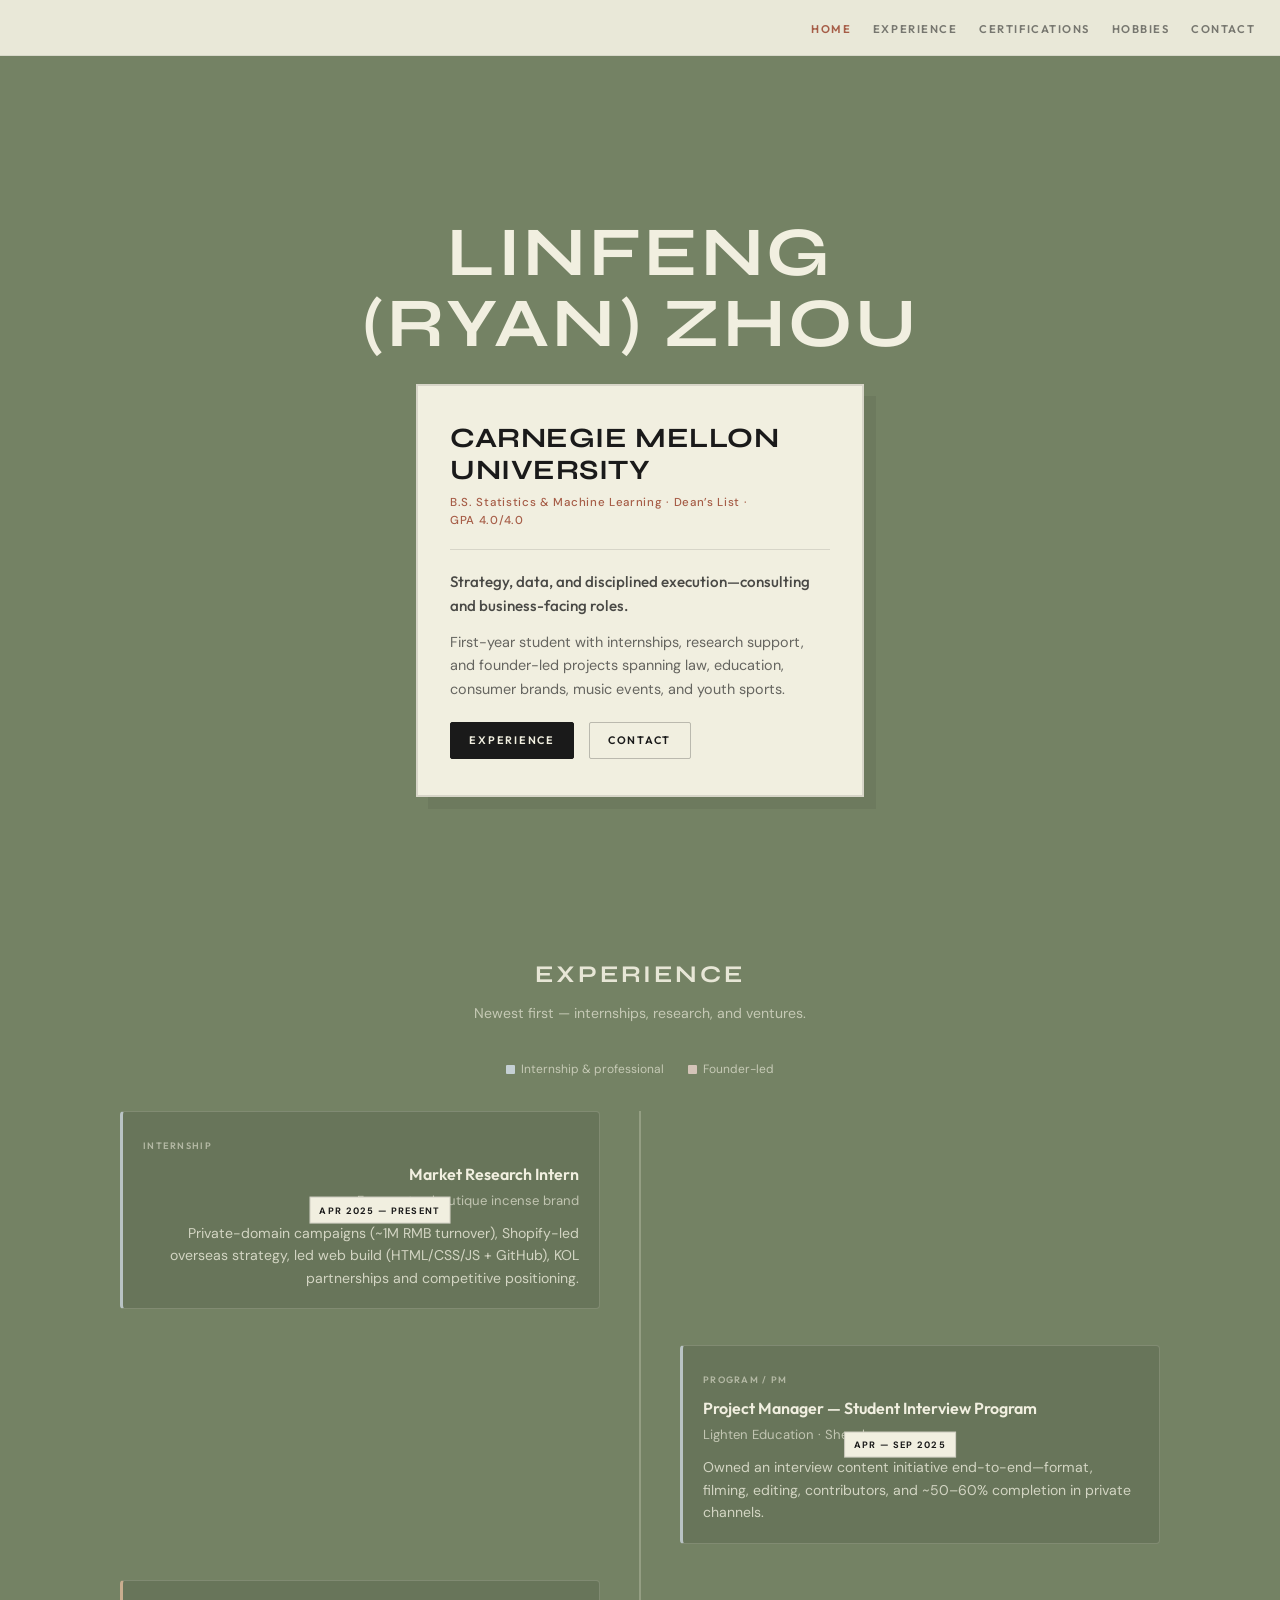
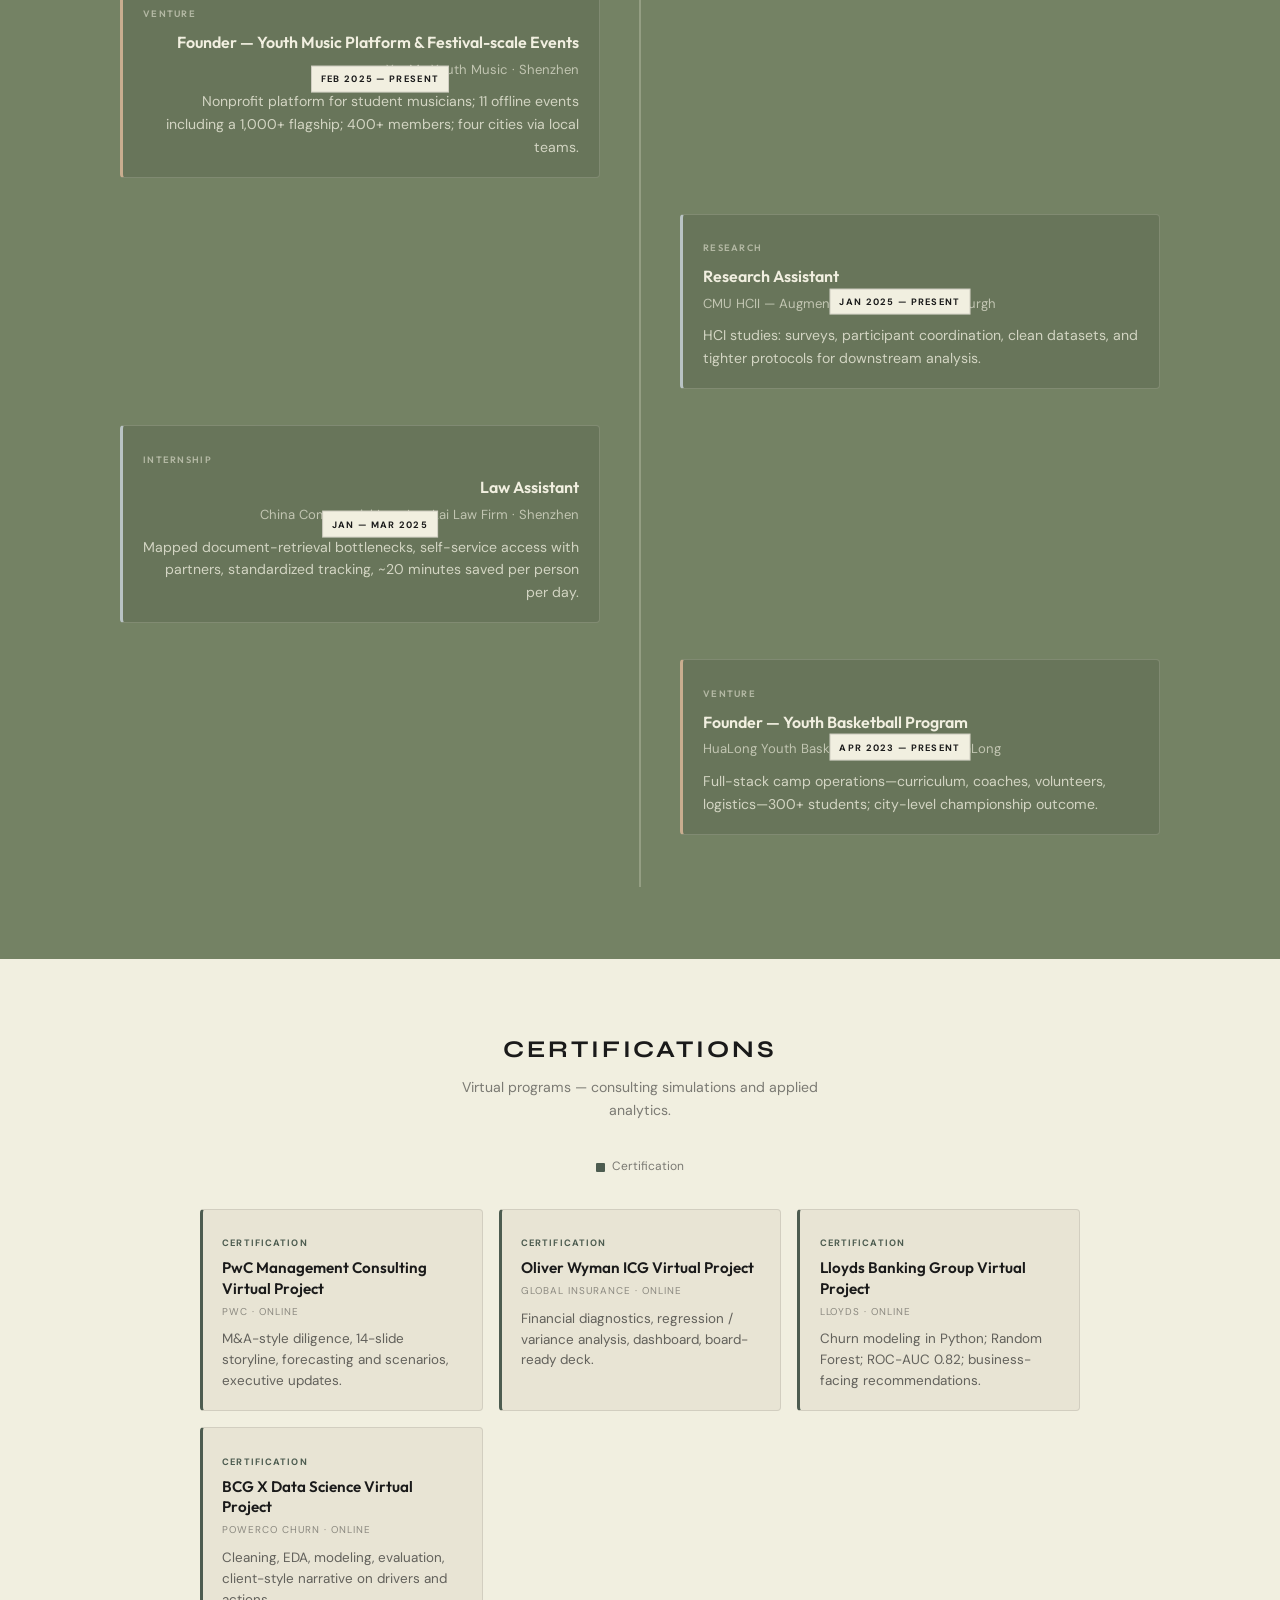
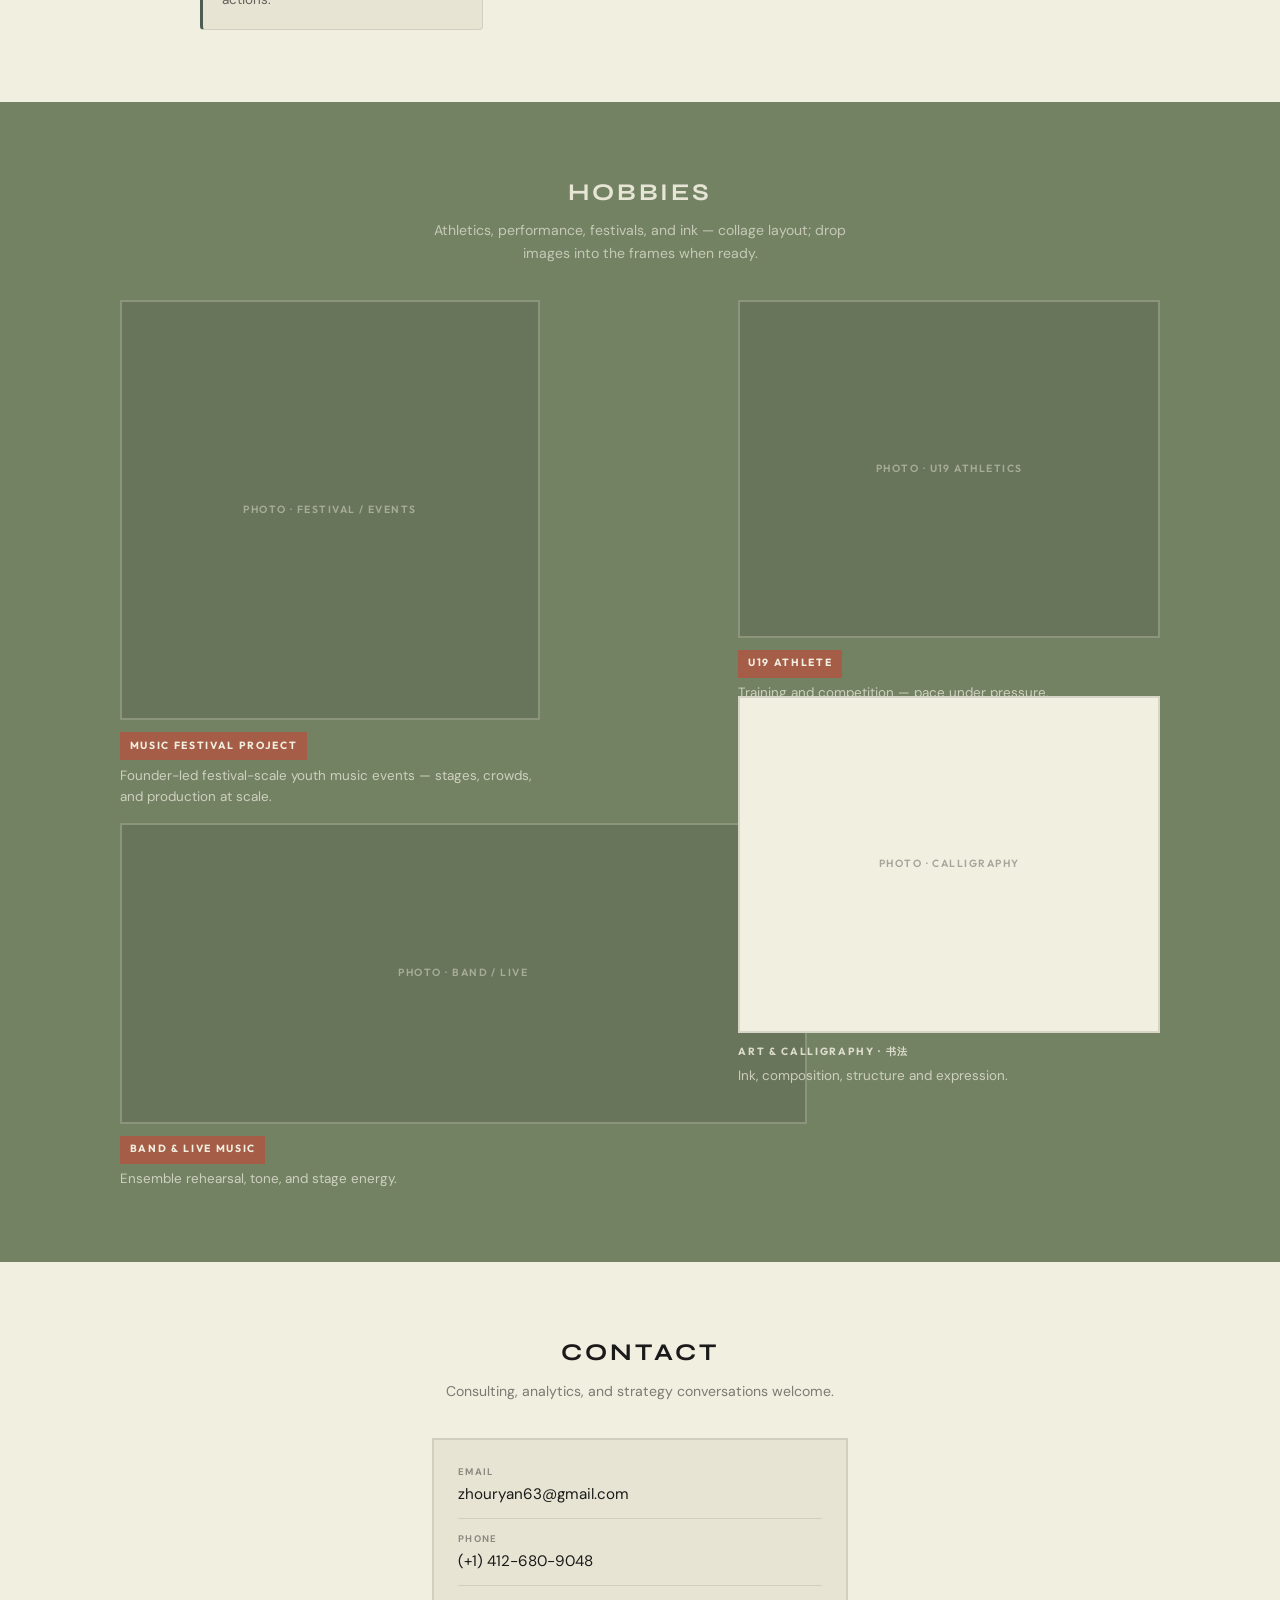
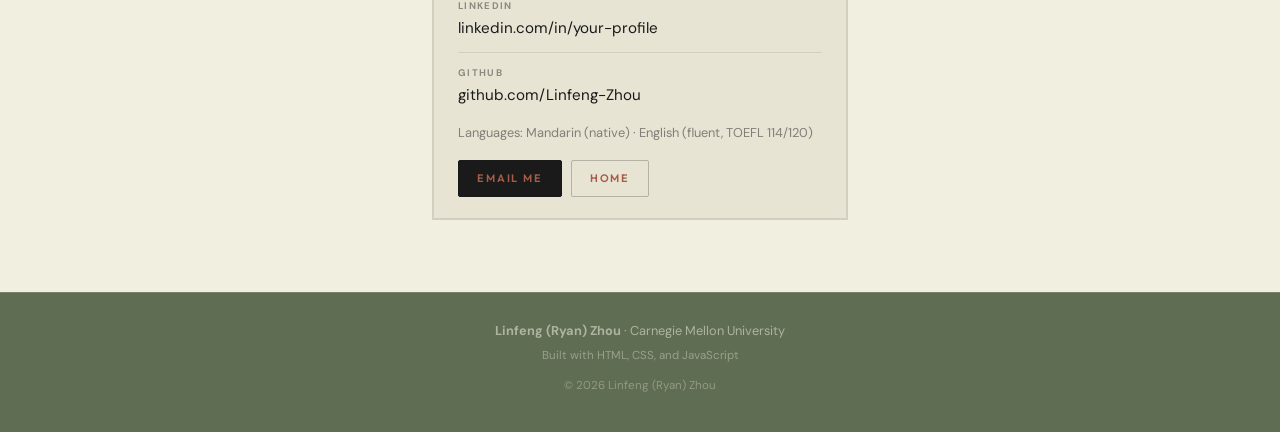
==== commit a88990de: "new version" ====
--- a/index.html
+++ b/index.html
@@ -9,13 +9,12 @@
   <link rel="icon" type="image/png" href="https://img.icons8.com/?size=100&id=1t3xsvmGzWcV&format=png&color=000000" />
   <link rel="preconnect" href="https://fonts.googleapis.com" />
   <link rel="preconnect" href="https://fonts.gstatic.com" crossorigin />
-  <link href="https://fonts.googleapis.com/css2?family=Cormorant+Garamond:ital,wght@0,500;0,600;1,500&family=DM+Sans:ital,opsz,wght@0,9..40,400;0,9..40,500;0,9..40,600;1,9..40,400&display=swap" rel="stylesheet" />
+  <link href="https://fonts.googleapis.com/css2?family=DM+Sans:ital,opsz,wght@0,9..40,400;0,9..40,500;0,9..40,600;1,9..40,400&family=Outfit:wght@500;600;700&family=Syne:wght@600;700;800&display=swap" rel="stylesheet" />
   <link rel="stylesheet" href="style.css" />
 </head>
 <body class="is-loading">
   <a class="skip-link" href="#main">Skip to content</a>
 
-  <!-- Single H1: morphs from center (large) to top bar (small) via script.js -->
   <h1 class="site-name" id="site-name">
     <a class="site-name__link" href="#hero">Linfeng (Ryan) Zhou</a>
   </h1>
@@ -48,19 +47,22 @@
 
   <main id="main">
     <section class="hero" id="hero" data-section-id="hero">
-      <div class="hero__quiet" aria-hidden="true"></div>
-      <div class="container hero__inner">
-        <div class="hero__content">
-          <p class="hero__eyebrow reveal" data-reveal>Statistics &amp; Machine Learning · Carnegie Mellon</p>
-          <p class="hero__tagline reveal" data-reveal data-reveal-delay="80">
+      <div class="hero__frame">
+        <div class="hero__panel reveal" data-reveal>
+          <div class="hero__cmu">
+            <p class="hero__school">Carnegie Mellon University</p>
+            <p class="hero__school-detail">
+              B.S. Statistics &amp; Machine Learning · Dean’s List · GPA 4.0/4.0
+            </p>
+          </div>
+          <p class="hero__tagline">
             Strategy, data, and disciplined execution—consulting and business-facing roles.
           </p>
-          <p class="hero__intro reveal" data-reveal data-reveal-delay="140">
+          <p class="hero__intro">
             First-year student with internships, research support, and founder-led projects spanning law, education,
             consumer brands, music events, and youth sports.
           </p>
-          <p class="hero__cred reveal" data-reveal data-reveal-delay="180">Dean’s List · GPA 4.0/4.0</p>
-          <div class="hero__actions reveal" data-reveal data-reveal-delay="220">
+          <div class="hero__actions">
             <a class="btn btn--primary" href="#job-experience">Experience</a>
             <a class="btn btn--ghost" href="#contact">Contact</a>
           </div>
@@ -68,88 +70,88 @@
       </div>
     </section>
 
-    <!-- ========== EXPERIENCE (intern / professional vs venture) ========== -->
-    <section class="section section--alt" id="job-experience" data-section-id="job-experience">
-      <div class="container">
+    <!-- Experience: reverse-chronological; dates on center rail -->
+    <section class="section section--sage" id="job-experience" data-section-id="job-experience">
+      <div class="container container--wide">
         <header class="section__header reveal" data-reveal>
           <h2 class="section__title">Experience</h2>
-          <p class="section__subtitle">Roles and ventures—each entry is a short, concrete snapshot.</p>
+          <p class="section__subtitle">Newest first — internships, research, and ventures.</p>
         </header>
 
         <div class="type-legend reveal" data-reveal aria-label="Experience type key">
-          <span class="type-legend__item type-legend__item--intern"><span class="type-legend__swatch"></span> Internship &amp; professional roles</span>
-          <span class="type-legend__item type-legend__item--venture"><span class="type-legend__swatch"></span> Founder-led &amp; venture projects</span>
+          <span class="type-legend__item type-legend__item--intern"><span class="type-legend__swatch"></span> Internship &amp; professional</span>
+          <span class="type-legend__item type-legend__item--venture"><span class="type-legend__swatch"></span> Founder-led</span>
         </div>
 
         <ol class="timeline">
           <li class="timeline__item reveal" data-reveal data-type="intern">
+            <span class="timeline__date">Apr 2025 — Present</span>
             <article class="exp-card exp-card--intern">
               <span class="exp-card__badge">Internship</span>
               <h3 class="exp-card__title">Market Research Intern</h3>
               <p class="exp-card__org">Fumount — boutique incense brand</p>
-              <p class="exp-card__meta">Shenzhen · Apr 2025 – Present</p>
-              <p class="exp-card__desc">
-                Ran private-domain campaigns (~1M RMB turnover), researched Shopify-led overseas expansion, led a small team to ship the company site (HTML/CSS/JS + GitHub workflows), and coordinated KOL partnerships and competitive positioning.
+              <p class="exp-card__desc">
+                Private-domain campaigns (~1M RMB turnover), Shopify-led overseas strategy, led web build (HTML/CSS/JS + GitHub), KOL partnerships and competitive positioning.
               </p>
             </article>
           </li>
 
           <li class="timeline__item reveal" data-reveal data-type="intern">
-            <article class="exp-card exp-card--intern">
-              <span class="exp-card__badge">Research role</span>
-              <h3 class="exp-card__title">Research Assistant</h3>
-              <p class="exp-card__org">CMU HCII — Augmented Design Lab</p>
-              <p class="exp-card__meta">Pittsburgh · Jan 2025 – Present</p>
-              <p class="exp-card__desc">
-                Coordinates HCI studies: surveys, participant touchpoints, clean datasets, and tighter protocols so research teams can analyze with confidence.
-              </p>
-            </article>
-          </li>
-
-          <li class="timeline__item reveal" data-reveal data-type="intern">
+            <span class="timeline__date">Apr — Sep 2025</span>
             <article class="exp-card exp-card--intern">
               <span class="exp-card__badge">Program / PM</span>
               <h3 class="exp-card__title">Project Manager — Student Interview Program</h3>
-              <p class="exp-card__org">Lighten Education</p>
-              <p class="exp-card__meta">Shenzhen · Apr – Sep 2025</p>
-              <p class="exp-card__desc">
-                Owned an interview content initiative end-to-end—format design, filming and editing, contributor coordination, and distribution that held ~50–60% completion in private channels.
+              <p class="exp-card__org">Lighten Education · Shenzhen</p>
+              <p class="exp-card__desc">
+                Owned an interview content initiative end-to-end—format, filming, editing, contributors, and ~50–60% completion in private channels.
+              </p>
+            </article>
+          </li>
+
+          <li class="timeline__item reveal" data-reveal data-type="venture">
+            <span class="timeline__date">Feb 2025 — Present</span>
+            <article class="exp-card exp-card--venture">
+              <span class="exp-card__badge">Venture</span>
+              <h3 class="exp-card__title">Founder — Youth Music Platform &amp; Festival-scale Events</h3>
+              <p class="exp-card__org">YouMe Youth Music · Shenzhen</p>
+              <p class="exp-card__desc">
+                Nonprofit platform for student musicians; 11 offline events including a 1,000+ flagship; 400+ members; four cities via local teams.
               </p>
             </article>
           </li>
 
           <li class="timeline__item reveal" data-reveal data-type="intern">
+            <span class="timeline__date">Jan 2025 — Present</span>
+            <article class="exp-card exp-card--intern">
+              <span class="exp-card__badge">Research</span>
+              <h3 class="exp-card__title">Research Assistant</h3>
+              <p class="exp-card__org">CMU HCII — Augmented Design Lab · Pittsburgh</p>
+              <p class="exp-card__desc">
+                HCI studies: surveys, participant coordination, clean datasets, and tighter protocols for downstream analysis.
+              </p>
+            </article>
+          </li>
+
+          <li class="timeline__item reveal" data-reveal data-type="intern">
+            <span class="timeline__date">Jan — Mar 2025</span>
             <article class="exp-card exp-card--intern">
               <span class="exp-card__badge">Internship</span>
               <h3 class="exp-card__title">Law Assistant</h3>
-              <p class="exp-card__org">China Commercial Lam Lee Lai Law Firm</p>
-              <p class="exp-card__meta">Shenzhen · Jan – Mar 2025</p>
-              <p class="exp-card__desc">
-                Mapped bottlenecks in document retrieval, helped roll out a self-service access model with partners, standardized tracking, and cut repetitive retrieval time by ~20 minutes per person per day.
+              <p class="exp-card__org">China Commercial Lam Lee Lai Law Firm · Shenzhen</p>
+              <p class="exp-card__desc">
+                Mapped document-retrieval bottlenecks, self-service access with partners, standardized tracking, ~20 minutes saved per person per day.
               </p>
             </article>
           </li>
 
           <li class="timeline__item reveal" data-reveal data-type="venture">
-            <article class="exp-card exp-card--venture">
-              <span class="exp-card__badge">Venture</span>
-              <h3 class="exp-card__title">Founder — Youth Music Platform &amp; Festival-scale Events</h3>
-              <p class="exp-card__org">YouMe Youth Music</p>
-              <p class="exp-card__meta">Shenzhen · Feb 2025 – Present</p>
-              <p class="exp-card__desc">
-                Built a nonprofit platform connecting student musicians with venues and sponsors; produced 11 offline events including a 1,000+ person flagship, grew a 400+ member community, and scaled to four cities with local teams.
-              </p>
-            </article>
-          </li>
-
-          <li class="timeline__item reveal" data-reveal data-type="venture">
+            <span class="timeline__date">Apr 2023 — Present</span>
             <article class="exp-card exp-card--venture">
               <span class="exp-card__badge">Venture</span>
               <h3 class="exp-card__title">Founder — Youth Basketball Program</h3>
-              <p class="exp-card__org">HuaLong Youth Basketball Boot Camp</p>
-              <p class="exp-card__meta">HuaLong · Apr 2023 – Present</p>
-              <p class="exp-card__desc">
-                Founded and runs a youth camp end-to-end—curriculum, coaches, volunteers, and operations—serving 300+ students with a city-level championship outcome.
+              <p class="exp-card__org">HuaLong Youth Basketball Boot Camp · HuaLong</p>
+              <p class="exp-card__desc">
+                Full-stack camp operations—curriculum, coaches, volunteers, logistics—300+ students; city-level championship outcome.
               </p>
             </article>
           </li>
@@ -157,16 +159,15 @@
       </div>
     </section>
 
-    <!-- ========== CERTIFICATIONS ========== -->
-    <section class="section" id="certifications" data-section-id="certifications">
+    <section class="section section--cream" id="certifications" data-section-id="certifications">
       <div class="container">
         <header class="section__header reveal" data-reveal>
-          <h2 class="section__title">Certifications</h2>
-          <p class="section__subtitle">Virtual programs — consulting simulations and applied analytics.</p>
+          <h2 class="section__title section__title--on-cream">Certifications</h2>
+          <p class="section__subtitle section__subtitle--on-cream">Virtual programs — consulting simulations and applied analytics.</p>
         </header>
 
         <div class="type-legend type-legend--cert reveal" data-reveal>
-          <span class="type-legend__item type-legend__item--cert"><span class="type-legend__swatch"></span> Certification &amp; virtual programs</span>
+          <span class="type-legend__item type-legend__item--cert"><span class="type-legend__swatch"></span> Certification</span>
         </div>
 
         <div class="cert-grid">
@@ -175,16 +176,16 @@
             <h3 class="cert-card__name">PwC Management Consulting Virtual Project</h3>
             <p class="cert-card__issuer">PwC · Online</p>
             <p class="cert-card__desc">
-              M&amp;A-style diligence, 14-slide storyline, forecasting and scenarios, and concise executive updates across a simulated engagement.
+              M&amp;A-style diligence, 14-slide storyline, forecasting and scenarios, executive updates.
             </p>
           </article>
 
           <article class="cert-card cert-card--cert reveal" data-reveal>
             <span class="cert-card__badge">Certification</span>
             <h3 class="cert-card__name">Oliver Wyman ICG Virtual Project</h3>
-            <p class="cert-card__issuer">Global insurance client · Online</p>
+            <p class="cert-card__issuer">Global insurance · Online</p>
             <p class="cert-card__desc">
-              Financial diagnostics with regression / variance analysis, client-facing dashboard, and board-ready deck summarizing implications.
+              Financial diagnostics, regression / variance analysis, dashboard, board-ready deck.
             </p>
           </article>
 
@@ -193,7 +194,7 @@
             <h3 class="cert-card__name">Lloyds Banking Group Virtual Project</h3>
             <p class="cert-card__issuer">Lloyds · Online</p>
             <p class="cert-card__desc">
-              Churn modeling in Python (pandas, scikit-learn): Random Forest, tuning, feature importance, ROC-AUC 0.82, translated into business recommendations.
+              Churn modeling in Python; Random Forest; ROC-AUC 0.82; business-facing recommendations.
             </p>
           </article>
 
@@ -202,68 +203,61 @@
             <h3 class="cert-card__name">BCG X Data Science Virtual Project</h3>
             <p class="cert-card__issuer">PowerCo churn · Online</p>
             <p class="cert-card__desc">
-              End-to-end churn analytics: cleaning, EDA, modeling, evaluation, and a client-style narrative on drivers and next steps.
-            </p>
-          </article>
-        </div>
-      </div>
-    </section>
-
-    <!-- ========== HOBBIES (image slots reserved) ========== -->
-    <section class="section section--alt section--hobbies" id="hobbies" data-section-id="hobbies">
+              Cleaning, EDA, modeling, evaluation, client-style narrative on drivers and actions.
+            </p>
+          </article>
+        </div>
+      </div>
+    </section>
+
+    <section class="section section--sage section--hobbies" id="hobbies" data-section-id="hobbies">
+      <div class="container container--wide">
+        <header class="section__header reveal" data-reveal>
+          <h2 class="section__title">Hobbies</h2>
+          <p class="section__subtitle">Athletics, performance, festivals, and ink — collage layout; drop images into the frames when ready.</p>
+        </header>
+
+        <div class="hobbies-collage">
+          <article class="hobby-tile hobby-tile--hero reveal" data-reveal>
+            <div class="hobby-tile__frame">
+              <div class="hobby-tile__placeholder">Photo · Festival / events</div>
+            </div>
+            <p class="hobby-tile__cap hobby-tile__cap--terra">Music festival project</p>
+            <p class="hobby-tile__text">Founder-led festival-scale youth music events — stages, crowds, and production at scale.</p>
+          </article>
+
+          <article class="hobby-tile hobby-tile--tall reveal" data-reveal data-reveal-delay="60">
+            <div class="hobby-tile__frame">
+              <div class="hobby-tile__placeholder">Photo · U19 athletics</div>
+            </div>
+            <p class="hobby-tile__cap hobby-tile__cap--terra">U19 athlete</p>
+            <p class="hobby-tile__text">Training and competition — pace under pressure.</p>
+          </article>
+
+          <article class="hobby-tile hobby-tile--wide reveal" data-reveal data-reveal-delay="100">
+            <div class="hobby-tile__frame">
+              <div class="hobby-tile__placeholder">Photo · Band / live</div>
+            </div>
+            <p class="hobby-tile__cap hobby-tile__cap--terra">Band &amp; live music</p>
+            <p class="hobby-tile__text">Ensemble rehearsal, tone, and stage energy.</p>
+          </article>
+
+          <article class="hobby-tile hobby-tile--offset reveal" data-reveal data-reveal-delay="140">
+            <div class="hobby-tile__frame hobby-tile__frame--cream">
+              <div class="hobby-tile__placeholder hobby-tile__placeholder--ink">Photo · Calligraphy</div>
+            </div>
+            <p class="hobby-tile__cap">Art &amp; calligraphy · 书法</p>
+            <p class="hobby-tile__text">Ink, composition, structure and expression.</p>
+          </article>
+        </div>
+      </div>
+    </section>
+
+    <section class="section section--cream section--contact" id="contact" data-section-id="contact">
       <div class="container">
         <header class="section__header reveal" data-reveal>
-          <h2 class="section__title">Hobbies</h2>
-          <p class="section__subtitle">Beyond work—athletics, music, events, and visual craft. Photo placeholders below; swap in your images anytime.</p>
-        </header>
-
-        <div class="hobbies-grid">
-          <article class="hobby-card reveal" data-reveal>
-            <div class="hobby-card__frame">
-              <!-- Replace src when ready: <img src="assets/hobby-u19.jpg" alt="…" /> -->
-              <div class="hobby-card__placeholder">Image · U19 athletics</div>
-            </div>
-            <p class="hobby-card__text">
-              <strong>U19 athlete</strong> — competitive training and team play; discipline, pace, and consistency under pressure.
-            </p>
-          </article>
-
-          <article class="hobby-card reveal" data-reveal data-reveal-delay="60">
-            <div class="hobby-card__frame">
-              <div class="hobby-card__placeholder">Image · Band / performance</div>
-            </div>
-            <p class="hobby-card__text">
-              <strong>Band &amp; live music</strong> — performing with a group; arranging rehearsal, tone, and stage energy.
-            </p>
-          </article>
-
-          <article class="hobby-card reveal" data-reveal data-reveal-delay="120">
-            <div class="hobby-card__frame">
-              <div class="hobby-card__placeholder">Image · Festival / events</div>
-            </div>
-            <p class="hobby-card__text">
-              <strong>Music festival project</strong> — founded and scaled festival-scale youth music events (see YouMe Youth Music in Experience).
-            </p>
-          </article>
-
-          <article class="hobby-card reveal" data-reveal data-reveal-delay="180">
-            <div class="hobby-card__frame">
-              <div class="hobby-card__placeholder">Image · Calligraphy &amp; art</div>
-            </div>
-            <p class="hobby-card__text">
-              <strong>Art &amp; calligraphy (书法)</strong> — ink, composition, and patience—visual thinking that balances structure and expression.
-            </p>
-          </article>
-        </div>
-      </div>
-    </section>
-
-    <!-- ========== CONTACT ========== -->
-    <section class="section section--contact" id="contact" data-section-id="contact">
-      <div class="container">
-        <header class="section__header reveal" data-reveal>
-          <h2 class="section__title">Contact</h2>
-          <p class="section__subtitle">Consulting, analytics, and strategy conversations welcome.</p>
+          <h2 class="section__title section__title--on-cream">Contact</h2>
+          <p class="section__subtitle section__subtitle--on-cream">Consulting, analytics, and strategy conversations welcome.</p>
         </header>
 
         <div class="contact-panel reveal" data-reveal>
--- a/style.css
+++ b/style.css
@@ -1,36 +1,32 @@
 /* =============================================================================
-   Linfeng (Ryan) Zhou — editorial dark, restrained palette (no neon / “tech” glow)
+   Quiet luxury / poster — sage, cream, ink, terracotta accent
    ============================================================================= */
 
 :root {
-  --bg: #0d0c0b;
-  --bg-raised: #141312;
-  --bg-card: #181716;
-  --border: rgba(255, 255, 255, 0.06);
-  --border-strong: rgba(255, 255, 255, 0.11);
-
-  --text: #eceae7;
-  --text-muted: #9c9893;
-  --text-faint: #6f6b66;
-
-  /* Type colors — muted, print-like */
-  --type-intern: #6d7d8c;
-  --type-intern-bg: rgba(109, 125, 140, 0.12);
-  --type-venture: #8f7b68;
-  --type-venture-bg: rgba(143, 123, 104, 0.14);
-  --type-cert: #6e7a72;
-  --type-cert-bg: rgba(110, 122, 114, 0.14);
-
-  --link: #c4b8a5;
-  --link-hover: #e8e2d9;
-
-  --font-display-name: "Cormorant Garamond", Georgia, "Times New Roman", serif;
+  --sage: #748264;
+  --sage-deep: #5f6d52;
+  --cream: #f1efe0;
+  --cream-muted: #e8e4d4;
+  --ink: #1a1a1a;
+  --terra: #a65d47;
+  --terra-soft: rgba(166, 93, 71, 0.18);
+
+  --type-intern: #4a5a62;
+  --type-intern-bg: rgba(74, 90, 98, 0.1);
+  --type-venture: #6b5344;
+  --type-venture-bg: rgba(107, 83, 68, 0.12);
+  --type-cert: #4d5c50;
+  --type-cert-bg: rgba(241, 239, 224, 0.65);
+
+  --font-display: "Syne", ui-sans-serif, system-ui, sans-serif;
+  --font-ui: "Outfit", ui-sans-serif, sans-serif;
   --font-sans: "DM Sans", ui-sans-serif, system-ui, sans-serif;
 
-  --container: 920px;
-  --radius: 12px;
-  --radius-sm: 8px;
-  --header-h: 64px;
+  --container: 880px;
+  --container-wide: 1040px;
+  --radius: 4px;
+  --radius-sm: 2px;
+  --header-h: 56px;
   --ease: cubic-bezier(0.25, 0.1, 0.25, 1);
 }
 
@@ -62,8 +58,8 @@
   font-family: var(--font-sans);
   font-size: 1rem;
   line-height: 1.6;
-  color: var(--text);
-  background: var(--bg);
+  color: var(--cream);
+  background: var(--sage);
   -webkit-font-smoothing: antialiased;
 }
 
@@ -83,17 +79,25 @@
 }
 
 a {
-  color: var(--link);
+  color: var(--terra);
   text-decoration: none;
-  transition: color 0.2s ease;
+  transition: color 0.2s ease, opacity 0.2s ease;
 }
 
 a:hover {
-  color: var(--link-hover);
+  color: var(--ink);
+}
+
+.section--cream a {
+  color: var(--terra);
+}
+
+.section--cream a:hover {
+  color: var(--sage-deep);
 }
 
 a:focus-visible {
-  outline: 1px solid var(--text-muted);
+  outline: 2px solid var(--terra);
   outline-offset: 3px;
 }
 
@@ -114,9 +118,9 @@
   left: -9999px;
   top: 0.75rem;
   padding: 0.5rem 1rem;
-  background: var(--bg-raised);
-  border: 1px solid var(--border);
-  border-radius: var(--radius-sm);
+  background: var(--cream);
+  color: var(--ink);
+  border: 1px solid var(--ink);
   z-index: 1000;
 }
 
@@ -129,20 +133,32 @@
   margin-inline: auto;
 }
 
-/* ----- Floating name (H1) — position + size driven by script.js ----- */
+.container--wide {
+  width: min(100% - 2rem, var(--container-wide));
+}
+
+/* ----- Floating name ----- */
 
 .site-name {
   position: fixed;
   z-index: 250;
+  left: 50%;
   margin: 0;
   padding: 0;
-  font-family: var(--font-display-name);
-  font-weight: 600;
-  letter-spacing: -0.02em;
-  line-height: 1.05;
+  font-family: var(--font-display);
+  font-weight: 700;
+  line-height: 1.02;
+  letter-spacing: 0.04em;
+  text-transform: uppercase;
   pointer-events: none;
-  color: var(--text);
-  will-change: transform, left, top, font-size;
+  color: var(--cream);
+  text-align: center;
+  will-change: top, font-size, transform;
+  max-width: min(96vw, 42rem);
+}
+
+body.is-name-collapsed .site-name {
+  color: var(--ink);
 }
 
 .site-name__link {
@@ -153,20 +169,22 @@
 }
 
 .site-name__link:hover {
-  color: var(--link-hover);
+  opacity: 0.88;
 }
 
 @media (prefers-reduced-motion: reduce) {
   .site-name {
-    left: 1.25rem !important;
-    top: 1.1rem !important;
-    font-size: 1.125rem !important;
-    transform: none !important;
+    top: 1rem !important;
+    left: 50% !important;
+    font-size: 1rem !important;
+    transform: translate(-50%, 0) !important;
+    color: var(--ink) !important;
     will-change: auto;
-  }
-}
-
-/* ----- Header / Nav ----- */
+    max-width: 90vw;
+  }
+}
+
+/* ----- Header ----- */
 
 .site-header {
   position: sticky;
@@ -180,17 +198,15 @@
   justify-content: flex-end;
   gap: 1rem;
   min-height: var(--header-h);
-  padding: 0.5rem min(1.25rem, 4vw);
-  background: linear-gradient(180deg, rgba(13, 12, 11, 0.94) 0%, rgba(13, 12, 11, 0.78) 100%);
-  backdrop-filter: blur(12px);
-  -webkit-backdrop-filter: blur(12px);
-  border-bottom: 1px solid transparent;
-  transition: border-color 0.35s var(--ease), background 0.35s var(--ease);
+  padding: 0.4rem min(1rem, 3vw);
+  background: rgba(241, 239, 224, 0.94);
+  backdrop-filter: blur(10px);
+  border-bottom: 1px solid rgba(26, 26, 26, 0.08);
+  transition: box-shadow 0.3s ease;
 }
 
 .site-header.is-scrolled .navbar {
-  border-bottom-color: var(--border);
-  background: rgba(13, 12, 11, 0.97);
+  box-shadow: 0 10px 30px rgba(0, 0, 0, 0.06);
 }
 
 .navbar__spacer {
@@ -202,19 +218,18 @@
   display: none;
   flex-direction: column;
   gap: 5px;
-  padding: 0.55rem;
+  padding: 0.5rem;
   background: transparent;
-  border: 1px solid var(--border);
-  border-radius: var(--radius-sm);
+  border: 1px solid rgba(26, 26, 26, 0.2);
   cursor: pointer;
-  color: var(--text);
+  color: var(--ink);
 }
 
 .navbar__toggle-bar {
   display: block;
-  width: 22px;
+  width: 20px;
   height: 1px;
-  background: var(--text-muted);
+  background: var(--ink);
 }
 
 .navbar__links {
@@ -222,32 +237,29 @@
   flex-wrap: wrap;
   align-items: center;
   justify-content: flex-end;
-  gap: 0.15rem 0.35rem;
+  gap: 0.1rem 0.25rem;
   list-style: none;
   margin: 0;
   padding: 0;
 }
 
 .nav-link {
-  font-size: 0.8125rem;
-  font-weight: 500;
-  letter-spacing: 0.06em;
-  text-transform: uppercase;
-  color: var(--text-muted);
-  padding: 0.4rem 0.65rem;
-  border-radius: 2px;
-  transition: color 0.2s ease, background 0.2s ease;
+  font-family: var(--font-ui);
+  font-size: 0.7rem;
+  font-weight: 600;
+  letter-spacing: 0.14em;
+  text-transform: uppercase;
+  color: rgba(26, 26, 26, 0.55);
+  padding: 0.45rem 0.55rem;
+  transition: color 0.2s ease;
 }
 
 .nav-link:hover {
-  color: var(--text);
-  background: rgba(255, 255, 255, 0.04);
+  color: var(--ink);
 }
 
 .nav-link.is-active {
-  color: var(--text);
-  border-bottom: 1px solid var(--text-muted);
-  border-radius: 0;
+  color: var(--terra);
 }
 
 @media (max-width: 900px) {
@@ -261,8 +273,8 @@
     flex-direction: column;
     align-items: stretch;
     padding: 1rem 1.25rem 1.5rem;
-    background: rgba(13, 12, 11, 0.98);
-    border-bottom: 1px solid var(--border);
+    background: var(--cream);
+    border-bottom: 1px solid rgba(26, 26, 26, 0.1);
     transform: translateY(-100%);
     opacity: 0;
     pointer-events: none;
@@ -276,204 +288,221 @@
   }
 }
 
-/* ----- Hero ----- */
+/* ----- Hero: cream panel in sage field ----- */
 
 .hero {
   position: relative;
-  min-height: min(88vh, 820px);
-  padding: min(46vh, 400px) 0 clamp(3rem, 8vw, 5rem);
-  overflow: hidden;
-}
-
-.hero__quiet {
-  position: absolute;
-  inset: 0;
-  background: radial-gradient(ellipse 80% 55% at 50% 0%, rgba(255, 255, 255, 0.04) 0%, transparent 55%);
-  pointer-events: none;
-}
-
-.hero__inner {
-  position: relative;
-  z-index: 1;
-  text-align: center;
-}
-
-.hero__content {
-  max-width: 34rem;
+  min-height: min(92vh, 880px);
+  padding: min(38vh, 320px) 0 clamp(2.5rem, 6vw, 4rem);
+}
+
+.hero__frame {
+  max-width: 28rem;
   margin-inline: auto;
-}
-
-.hero__eyebrow {
-  font-size: 0.75rem;
-  font-weight: 600;
-  letter-spacing: 0.14em;
-  text-transform: uppercase;
-  color: var(--text-faint);
-  margin: 0 0 1rem;
+  margin-top: 0.5rem;
+}
+
+.hero__panel {
+  background: var(--cream);
+  color: var(--ink);
+  padding: clamp(1.75rem, 4vw, 2.25rem) clamp(1.5rem, 4vw, 2rem);
+  border: 2px solid rgba(26, 26, 26, 0.12);
+  box-shadow: 12px 12px 0 rgba(0, 0, 0, 0.06);
+  text-align: left;
+}
+
+.hero__cmu {
+  margin-bottom: 1.25rem;
+  padding-bottom: 1.25rem;
+  border-bottom: 1px solid rgba(26, 26, 26, 0.12);
+}
+
+.hero__school {
+  font-family: var(--font-display);
+  font-size: clamp(1.35rem, 3.2vw, 1.75rem);
+  font-weight: 700;
+  letter-spacing: 0.02em;
+  text-transform: uppercase;
+  margin: 0 0 0.5rem;
+  line-height: 1.15;
+  color: var(--ink);
+}
+
+.hero__school-detail {
+  font-family: var(--font-sans);
+  font-size: 0.72rem;
+  font-weight: 500;
+  letter-spacing: 0.06em;
+  line-height: 1.5;
+  margin: 0;
+  color: var(--terra);
+  max-width: 26em;
 }
 
 .hero__tagline {
-  font-size: clamp(1.05rem, 2.4vw, 1.2rem);
+  font-family: var(--font-ui);
+  font-size: 0.95rem;
   font-weight: 500;
-  color: var(--text-muted);
-  margin: 0 0 1rem;
+  margin: 0 0 0.75rem;
+  color: rgba(26, 26, 26, 0.78);
 }
 
 .hero__intro {
-  font-size: 0.98rem;
-  color: var(--text-muted);
-  margin: 0 0 0.75rem;
-}
-
-.hero__cred {
-  margin: 0 0 1.75rem;
-  font-size: 0.75rem;
-  font-weight: 600;
-  letter-spacing: 0.12em;
-  text-transform: uppercase;
-  color: var(--text-faint);
+  font-size: 0.9rem;
+  margin: 0 0 1.25rem;
+  color: rgba(26, 26, 26, 0.65);
+  line-height: 1.65;
 }
 
 .hero__actions {
   display: flex;
   flex-wrap: wrap;
-  gap: 0.65rem 1rem;
-  justify-content: center;
-}
-
-/* Buttons — matte, no glow */
+  gap: 0.6rem 0.9rem;
+}
 
 .btn {
   display: inline-flex;
   align-items: center;
   justify-content: center;
-  padding: 0.65rem 1.35rem;
-  font-family: var(--font-sans);
-  font-size: 0.8125rem;
+  padding: 0.55rem 1.15rem;
+  font-family: var(--font-ui);
+  font-size: 0.68rem;
   font-weight: 600;
-  letter-spacing: 0.08em;
-  text-transform: uppercase;
-  border-radius: 2px;
+  letter-spacing: 0.16em;
+  text-transform: uppercase;
+  border-radius: var(--radius-sm);
   border: 1px solid transparent;
   cursor: pointer;
   transition: background 0.2s ease, border-color 0.2s ease, color 0.2s ease;
 }
 
 .btn--primary {
-  color: var(--bg);
-  background: var(--text);
-  border-color: var(--text);
+  background: var(--ink);
+  color: var(--cream);
+  border-color: var(--ink);
 }
 
 .btn--primary:hover {
-  background: var(--text-muted);
-  border-color: var(--text-muted);
-  color: var(--bg);
+  background: var(--terra);
+  border-color: var(--terra);
+  color: var(--cream);
 }
 
 .btn--ghost {
-  color: var(--text-muted);
   background: transparent;
-  border-color: var(--border-strong);
+  color: var(--ink);
+  border-color: rgba(26, 26, 26, 0.25);
 }
 
 .btn--ghost:hover {
-  color: var(--text);
-  border-color: var(--text-muted);
+  border-color: var(--terra);
+  color: var(--terra);
 }
 
 /* ----- Sections ----- */
 
 .section {
-  padding: clamp(3.25rem, 6vw, 4.75rem) 0;
-}
-
-.section--alt {
-  background: rgba(255, 255, 255, 0.02);
-  border-top: 1px solid var(--border);
-  border-bottom: 1px solid var(--border);
+  padding: clamp(3rem, 6vw, 4.5rem) 0;
+}
+
+.section--sage {
+  background: var(--sage);
+  color: var(--cream);
+}
+
+.section--cream {
+  background: var(--cream);
+  color: var(--ink);
 }
 
 .section__header {
   text-align: center;
-  margin-bottom: clamp(1.75rem, 3vw, 2.5rem);
+  margin-bottom: clamp(1.5rem, 3vw, 2.25rem);
 }
 
 .section__title {
-  font-family: var(--font-sans);
-  font-size: clamp(1.35rem, 2.8vw, 1.65rem);
-  font-weight: 600;
-  letter-spacing: 0.08em;
-  text-transform: uppercase;
-  margin: 0 0 0.5rem;
-  color: var(--text-muted);
+  font-family: var(--font-display);
+  font-size: clamp(1.25rem, 2.5vw, 1.5rem);
+  font-weight: 700;
+  letter-spacing: 0.12em;
+  text-transform: uppercase;
+  margin: 0 0 0.45rem;
+  color: rgba(241, 239, 224, 0.92);
+}
+
+.section__title--on-cream {
+  color: var(--ink);
 }
 
 .section__subtitle {
   margin: 0 auto;
-  max-width: 28rem;
-  font-size: 0.95rem;
-  color: var(--text-faint);
-}
-
-/* Type legend */
+  max-width: 26rem;
+  font-size: 0.88rem;
+  color: rgba(241, 239, 224, 0.65);
+}
+
+.section__subtitle--on-cream {
+  color: rgba(26, 26, 26, 0.55);
+}
 
 .type-legend {
   display: flex;
   flex-wrap: wrap;
   justify-content: center;
-  gap: 1.25rem 1.75rem;
+  gap: 1rem 1.5rem;
   margin-bottom: 2rem;
-  font-size: 0.8125rem;
-  color: var(--text-faint);
+  font-size: 0.75rem;
+  color: rgba(241, 239, 224, 0.65);
+}
+
+.section--cream .type-legend {
+  color: rgba(26, 26, 26, 0.55);
 }
 
 .type-legend__item {
   display: inline-flex;
   align-items: center;
-  gap: 0.45rem;
+  gap: 0.4rem;
 }
 
 .type-legend__swatch {
-  width: 10px;
-  height: 10px;
+  width: 9px;
+  height: 9px;
   border-radius: 1px;
-  flex-shrink: 0;
 }
 
 .type-legend__item--intern .type-legend__swatch {
-  background: var(--type-intern);
+  background: #c5d0d4;
 }
 
 .type-legend__item--venture .type-legend__swatch {
-  background: var(--type-venture);
+  background: #d4c4b8;
 }
 
 .type-legend__item--cert .type-legend__swatch {
   background: var(--type-cert);
 }
 
-/* Timeline */
+/* Timeline + dates on rail */
 
 .timeline {
   list-style: none;
   margin: 0;
-  padding: 0;
+  padding: 0 0 1rem;
   position: relative;
 }
 
 .timeline::before {
   content: "";
   position: absolute;
-  left: 0.5rem;
-  top: 0.35rem;
-  bottom: 0.35rem;
-  width: 1px;
-  background: linear-gradient(180deg, var(--border-strong), var(--border));
-  opacity: 0.9;
-}
-
-@media (min-width: 720px) {
+  left: 0.65rem;
+  top: 0;
+  bottom: 0;
+  width: 2px;
+  background: rgba(241, 239, 224, 0.25);
+}
+
+@media (min-width: 780px) {
   .timeline::before {
     left: 50%;
     transform: translateX(-50%);
@@ -482,214 +511,281 @@
 
 .timeline__item {
   position: relative;
-  padding-left: 2rem;
-  margin-bottom: 1.5rem;
-}
-
-@media (min-width: 720px) {
+  padding-left: 2.75rem;
+  margin-bottom: 2rem;
+}
+
+@media (min-width: 780px) {
   .timeline__item {
     width: 50%;
     padding-left: 0;
-    padding-right: 2rem;
-  }
+    margin-bottom: 2.25rem;
+  }
+
   .timeline__item:nth-child(odd) {
     margin-left: 0;
-    padding-right: 2rem;
+    padding-right: 2.5rem;
     text-align: right;
   }
+
   .timeline__item:nth-child(odd) .exp-card__badge,
   .timeline__item:nth-child(odd) .exp-card__title,
   .timeline__item:nth-child(odd) .exp-card__org,
-  .timeline__item:nth-child(odd) .exp-card__meta,
   .timeline__item:nth-child(odd) .exp-card__desc {
     text-align: right;
   }
+
   .timeline__item:nth-child(even) {
     margin-left: 50%;
-    padding-left: 2rem;
-    padding-right: 0;
+    padding-left: 2.5rem;
     text-align: left;
   }
 }
 
-.timeline__item::before {
+.timeline__date {
+  display: block;
+  font-size: 0.62rem;
+  font-weight: 700;
+  letter-spacing: 0.14em;
+  text-transform: uppercase;
+  color: rgba(241, 239, 224, 0.85);
+  margin-bottom: 0.65rem;
+  padding: 0.35rem 0.5rem;
+  background: rgba(26, 26, 26, 0.15);
+  border: 1px solid rgba(241, 239, 224, 0.2);
+  width: fit-content;
+}
+
+@media (min-width: 780px) {
+  .timeline__date {
+    position: absolute;
+    top: 50%;
+    left: 50%;
+    transform: translate(-50%, -50%);
+    margin: 0;
+    z-index: 2;
+    white-space: nowrap;
+    background: var(--cream);
+    color: var(--ink);
+    border: 1px solid rgba(26, 26, 26, 0.15);
+    padding: 0.4rem 0.55rem;
+    font-size: 0.58rem;
+    max-width: 9.5rem;
+    text-align: center;
+    line-height: 1.3;
+    white-space: normal;
+  }
+}
+
+.timeline__item::after {
   content: "";
   position: absolute;
-  left: 0.15rem;
-  top: 1.1rem;
-  width: 9px;
-  height: 9px;
+  left: 0.35rem;
+  top: 2.5rem;
+  width: 10px;
+  height: 10px;
   border-radius: 50%;
-  background: var(--bg);
-  border: 2px solid var(--text-muted);
+  background: var(--sage);
+  border: 2px solid rgba(241, 239, 224, 0.6);
   z-index: 1;
 }
 
-.timeline__item[data-type="intern"]::before {
-  border-color: var(--type-intern);
-}
-
-.timeline__item[data-type="venture"]::before {
-  border-color: var(--type-venture);
-}
-
-@media (min-width: 720px) {
-  .timeline__item::before {
-    left: 50%;
-    transform: translateX(-50%);
-  }
+@media (min-width: 780px) {
+  .timeline__item::after {
+    display: none;
+  }
+}
+
+.timeline__item[data-type="intern"]::after {
+  border-color: #a8b8c0;
+}
+
+.timeline__item[data-type="venture"]::after {
+  border-color: #c9a88c;
 }
 
 .exp-card {
-  background: var(--bg-card);
-  border: 1px solid var(--border);
+  background: rgba(26, 26, 26, 0.12);
+  border: 1px solid rgba(241, 239, 224, 0.18);
   border-radius: var(--radius);
-  padding: 1.25rem 1.35rem;
+  padding: 1.15rem 1.25rem;
   text-align: left;
-  transition: transform 0.3s var(--ease), border-color 0.25s ease, box-shadow 0.3s ease;
+  transition: transform 0.3s var(--ease), box-shadow 0.3s ease;
 }
 
 .exp-card:hover {
-  transform: translateY(-3px);
-  box-shadow: 0 16px 40px rgba(0, 0, 0, 0.35);
+  transform: translateY(-2px);
+  box-shadow: 0 12px 32px rgba(0, 0, 0, 0.12);
 }
 
 .exp-card--intern {
-  border-left: 3px solid var(--type-intern);
-  background: linear-gradient(135deg, var(--type-intern-bg), var(--bg-card));
+  border-left: 3px solid rgba(200, 210, 215, 0.85);
 }
 
 .exp-card--venture {
-  border-left: 3px solid var(--type-venture);
-  background: linear-gradient(135deg, var(--type-venture-bg), var(--bg-card));
+  border-left: 3px solid rgba(212, 180, 150, 0.9);
 }
 
 .exp-card__badge {
   display: inline-block;
-  font-size: 0.65rem;
+  font-family: var(--font-ui);
+  font-size: 0.58rem;
+  font-weight: 600;
+  letter-spacing: 0.14em;
+  text-transform: uppercase;
+  margin-bottom: 0.5rem;
+  color: rgba(241, 239, 224, 0.55);
+}
+
+.exp-card__title {
+  font-family: var(--font-ui);
+  font-size: 1rem;
+  font-weight: 600;
+  margin: 0 0 0.2rem;
+  color: var(--cream);
+}
+
+.exp-card__org {
+  margin: 0 0 0.65rem;
+  font-size: 0.82rem;
+  color: rgba(241, 239, 224, 0.65);
+}
+
+.exp-card__desc {
+  margin: 0;
+  font-size: 0.88rem;
+  color: rgba(241, 239, 224, 0.78);
+  line-height: 1.62;
+}
+
+/* Certifications on cream */
+
+.cert-grid {
+  display: grid;
+  grid-template-columns: repeat(auto-fit, minmax(220px, 1fr));
+  gap: 1rem;
+}
+
+.cert-card {
+  background: var(--cream-muted);
+  border: 1px solid rgba(26, 26, 26, 0.1);
+  border-radius: var(--radius);
+  padding: 1.15rem 1.2rem;
+  transition: transform 0.3s var(--ease);
+}
+
+.cert-card--cert {
+  border-left: 3px solid var(--type-cert);
+}
+
+.cert-card:hover {
+  transform: translateY(-2px);
+}
+
+.cert-card__badge {
+  display: inline-block;
+  font-size: 0.58rem;
   font-weight: 700;
   letter-spacing: 0.12em;
   text-transform: uppercase;
-  margin-bottom: 0.65rem;
-  color: var(--text-faint);
-}
-
-.exp-card--intern .exp-card__badge {
-  color: var(--type-intern);
-}
-
-.exp-card--venture .exp-card__badge {
-  color: var(--type-venture);
-}
-
-.exp-card__title {
-  font-family: var(--font-sans);
-  font-size: 1.05rem;
+  margin-bottom: 0.45rem;
+  color: var(--type-cert);
+}
+
+.cert-card__name {
+  font-family: var(--font-ui);
+  font-size: 0.95rem;
   font-weight: 600;
-  margin: 0 0 0.2rem;
-  color: var(--text);
-}
-
-.exp-card__org {
-  margin: 0 0 0.25rem;
-  font-size: 0.9rem;
-  color: var(--text-muted);
-}
-
-.exp-card__meta {
-  margin: 0 0 0.85rem;
-  font-size: 0.7rem;
-  letter-spacing: 0.08em;
-  text-transform: uppercase;
-  color: var(--text-faint);
-}
-
-.exp-card__desc {
-  margin: 0;
-  font-size: 0.92rem;
-  color: var(--text-muted);
-  line-height: 1.65;
-}
-
-/* Certifications */
-
-.cert-grid {
-  display: grid;
-  grid-template-columns: repeat(auto-fit, minmax(240px, 1fr));
-  gap: 1.1rem;
-}
-
-.cert-card {
-  position: relative;
-  background: var(--bg-card);
-  border: 1px solid var(--border);
-  border-radius: var(--radius);
-  padding: 1.25rem 1.35rem;
-  transition: transform 0.3s var(--ease), border-color 0.25s ease;
-}
-
-.cert-card--cert {
-  border-left: 3px solid var(--type-cert);
-  background: linear-gradient(135deg, var(--type-cert-bg), var(--bg-card));
-}
-
-.cert-card:hover {
-  transform: translateY(-3px);
-}
-
-.cert-card__badge {
-  display: inline-block;
-  font-size: 0.65rem;
-  font-weight: 700;
-  letter-spacing: 0.12em;
-  text-transform: uppercase;
-  margin-bottom: 0.6rem;
-  color: var(--type-cert);
-}
-
-.cert-card__name {
-  font-family: var(--font-sans);
-  font-size: 1rem;
-  font-weight: 600;
-  margin: 0 0 0.35rem;
-  color: var(--text);
+  margin: 0 0 0.3rem;
+  color: var(--ink);
   line-height: 1.35;
 }
 
 .cert-card__issuer {
-  margin: 0 0 0.75rem;
-  font-size: 0.68rem;
-  letter-spacing: 0.08em;
-  text-transform: uppercase;
-  color: var(--text-faint);
+  margin: 0 0 0.6rem;
+  font-size: 0.62rem;
+  letter-spacing: 0.1em;
+  text-transform: uppercase;
+  color: rgba(26, 26, 26, 0.45);
 }
 
 .cert-card__desc {
   margin: 0;
-  font-size: 0.88rem;
-  color: var(--text-muted);
-  line-height: 1.6;
-}
-
-/* Hobbies */
-
-.section--hobbies .hobbies-grid {
+  font-size: 0.84rem;
+  color: rgba(26, 26, 26, 0.65);
+  line-height: 1.55;
+}
+
+/* Hobbies collage */
+
+.hobbies-collage {
   display: grid;
-  grid-template-columns: repeat(auto-fit, minmax(220px, 1fr));
-  gap: 1.5rem;
-}
-
-.hobby-card__frame {
+  grid-template-columns: repeat(12, 1fr);
+  grid-template-rows: auto auto auto;
+  gap: 1rem 1.25rem;
+  align-items: start;
+}
+
+.hobby-tile {
   position: relative;
-  aspect-ratio: 4 / 3;
-  border-radius: var(--radius-sm);
+}
+
+.hobby-tile--hero {
+  grid-column: 1 / span 7;
+  grid-row: 1 / span 2;
+}
+
+.hobby-tile--tall {
+  grid-column: 8 / span 5;
+  grid-row: 1 / span 1;
+}
+
+.hobby-tile--wide {
+  grid-column: 1 / span 8;
+  grid-row: 3 / span 1;
+}
+
+.hobby-tile--offset {
+  grid-column: 8 / span 5;
+  grid-row: 2 / span 2;
+  margin-top: -1.5rem;
+}
+
+@media (max-width: 779px) {
+  .hobbies-collage {
+    display: flex;
+    flex-direction: column;
+    gap: 1.75rem;
+  }
+
+  .hobby-tile--offset {
+    margin-top: 0;
+  }
+}
+
+.hobby-tile__frame {
+  position: relative;
+  aspect-ratio: 5 / 4;
+  border: 2px solid rgba(241, 239, 224, 0.25);
+  background: rgba(26, 26, 26, 0.12);
   overflow: hidden;
-  border: 1px solid var(--border);
-  background: var(--bg-raised);
-  margin-bottom: 0.85rem;
-}
-
-.hobby-card__placeholder {
+}
+
+.hobby-tile--wide .hobby-tile__frame {
+  aspect-ratio: 16 / 7;
+}
+
+.hobby-tile--hero .hobby-tile__frame {
+  aspect-ratio: 1 / 1;
+  max-height: min(420px, 70vw);
+}
+
+.hobby-tile__frame--cream {
+  background: var(--cream);
+  border-color: rgba(26, 26, 26, 0.12);
+}
+
+.hobby-tile__placeholder {
   position: absolute;
   inset: 0;
   display: flex;
@@ -697,58 +793,81 @@
   justify-content: center;
   padding: 1rem;
   text-align: center;
-  font-size: 0.75rem;
-  letter-spacing: 0.06em;
-  text-transform: uppercase;
-  color: var(--text-faint);
-}
-
-.hobby-card__frame img {
+  font-family: var(--font-ui);
+  font-size: 0.65rem;
+  font-weight: 600;
+  letter-spacing: 0.14em;
+  text-transform: uppercase;
+  color: rgba(241, 239, 224, 0.45);
+}
+
+.hobby-tile__placeholder--ink {
+  color: rgba(26, 26, 26, 0.35);
+}
+
+.hobby-tile__frame img {
   width: 100%;
   height: 100%;
   object-fit: cover;
 }
 
-.hobby-card__text {
+.hobby-tile__cap {
+  font-family: var(--font-ui);
+  font-size: 0.65rem;
+  font-weight: 700;
+  letter-spacing: 0.16em;
+  text-transform: uppercase;
+  margin: 0.65rem 0 0.35rem;
+  color: rgba(241, 239, 224, 0.85);
+}
+
+.hobby-tile__cap--terra {
+  color: var(--cream);
+  background: var(--terra);
+  display: inline-block;
+  padding: 0.35rem 0.6rem;
+  margin-top: 0.75rem;
+}
+
+.hobby-tile__text {
   margin: 0;
-  font-size: 0.9rem;
-  color: var(--text-muted);
+  font-size: 0.84rem;
+  color: rgba(241, 239, 224, 0.72);
   line-height: 1.55;
-}
-
-.hobby-card__text strong {
-  color: var(--text);
-  font-weight: 600;
+  max-width: 32em;
+}
+
+.hobby-tile--wide .hobby-tile__text {
+  max-width: 40em;
 }
 
 /* Contact */
 
 .section--contact {
-  padding-bottom: clamp(3.5rem, 8vw, 5rem);
+  padding-bottom: clamp(3rem, 7vw, 4.5rem);
 }
 
 .contact-panel {
-  max-width: 28rem;
+  max-width: 26rem;
   margin-inline: auto;
-  padding: 1.75rem 1.75rem 1.5rem;
-  border-radius: var(--radius);
-  border: 1px solid var(--border);
-  background: var(--bg-raised);
+  padding: 1.5rem 1.5rem 1.35rem;
+  border: 2px solid rgba(26, 26, 26, 0.1);
+  background: var(--cream-muted);
 }
 
 .contact-links {
   list-style: none;
-  margin: 0 0 1.25rem;
+  margin: 0 0 1rem;
   padding: 0;
 }
 
 .contact-links li {
   display: flex;
   flex-direction: column;
-  gap: 0.2rem;
-  margin-bottom: 0.85rem;
-  padding-bottom: 0.85rem;
-  border-bottom: 1px solid var(--border);
+  gap: 0.15rem;
+  margin-bottom: 0.75rem;
+  padding-bottom: 0.75rem;
+  border-bottom: 1px solid rgba(26, 26, 26, 0.1);
 }
 
 .contact-links li:last-of-type {
@@ -758,72 +877,73 @@
 }
 
 .contact-links__label {
-  font-size: 0.65rem;
+  font-size: 0.6rem;
   font-weight: 700;
   letter-spacing: 0.14em;
   text-transform: uppercase;
-  color: var(--text-faint);
+  color: rgba(26, 26, 26, 0.45);
 }
 
 .contact-links a {
-  font-size: 0.98rem;
+  font-size: 0.95rem;
+  color: var(--ink);
 }
 
 .contact-lang {
-  margin: 0 0 1.25rem;
-  font-size: 0.85rem;
-  color: var(--text-faint);
+  margin: 0 0 1rem;
+  font-size: 0.8rem;
+  color: rgba(26, 26, 26, 0.5);
 }
 
 .contact-actions {
   display: flex;
   flex-wrap: wrap;
-  gap: 0.65rem;
+  gap: 0.55rem;
 }
 
 /* Footer */
 
 .site-footer {
-  padding: 2rem 0 2.5rem;
-  border-top: 1px solid var(--border);
+  padding: 1.75rem 0 2.25rem;
+  border-top: 1px solid rgba(241, 239, 224, 0.15);
   text-align: center;
+  background: var(--sage-deep);
 }
 
 .site-footer__line {
-  margin: 0 0 0.35rem;
-  color: var(--text-faint);
-  font-size: 0.85rem;
+  margin: 0 0 0.3rem;
+  color: rgba(241, 239, 224, 0.55);
+  font-size: 0.8rem;
 }
 
 .site-footer__muted {
-  font-size: 0.75rem;
-  color: var(--text-faint);
-  opacity: 0.85;
+  font-size: 0.72rem;
+  color: rgba(241, 239, 224, 0.4);
 }
 
 .site-footer__copy {
-  margin: 0.85rem 0 0;
-  font-size: 0.75rem;
-  color: var(--text-faint);
+  margin: 0.75rem 0 0;
+  font-size: 0.72rem;
+  color: rgba(241, 239, 224, 0.35);
 }
 
 /* Scroll top */
 
 .scroll-top {
   position: fixed;
-  right: 1rem;
-  bottom: 1rem;
+  right: 0.85rem;
+  bottom: 0.85rem;
   z-index: 90;
-  width: 42px;
-  height: 42px;
-  border-radius: 2px;
-  border: 1px solid var(--border-strong);
-  background: var(--bg-raised);
-  color: var(--text-muted);
+  width: 40px;
+  height: 40px;
+  border-radius: var(--radius-sm);
+  border: 1px solid rgba(26, 26, 26, 0.2);
+  background: var(--cream);
+  color: var(--ink);
   cursor: pointer;
   opacity: 0;
   pointer-events: none;
-  transition: opacity 0.3s ease, border-color 0.2s ease, color 0.2s ease;
+  transition: opacity 0.3s ease, border-color 0.2s ease;
   font-size: 1rem;
 }
 
@@ -833,15 +953,15 @@
 }
 
 .scroll-top:hover {
-  border-color: var(--text-muted);
-  color: var(--text);
+  border-color: var(--terra);
+  color: var(--terra);
 }
 
 /* Reveal */
 
 .reveal {
   opacity: 0;
-  transform: translateY(16px);
+  transform: translateY(14px);
   transition:
     opacity 0.55s var(--ease),
     transform 0.55s var(--ease);
